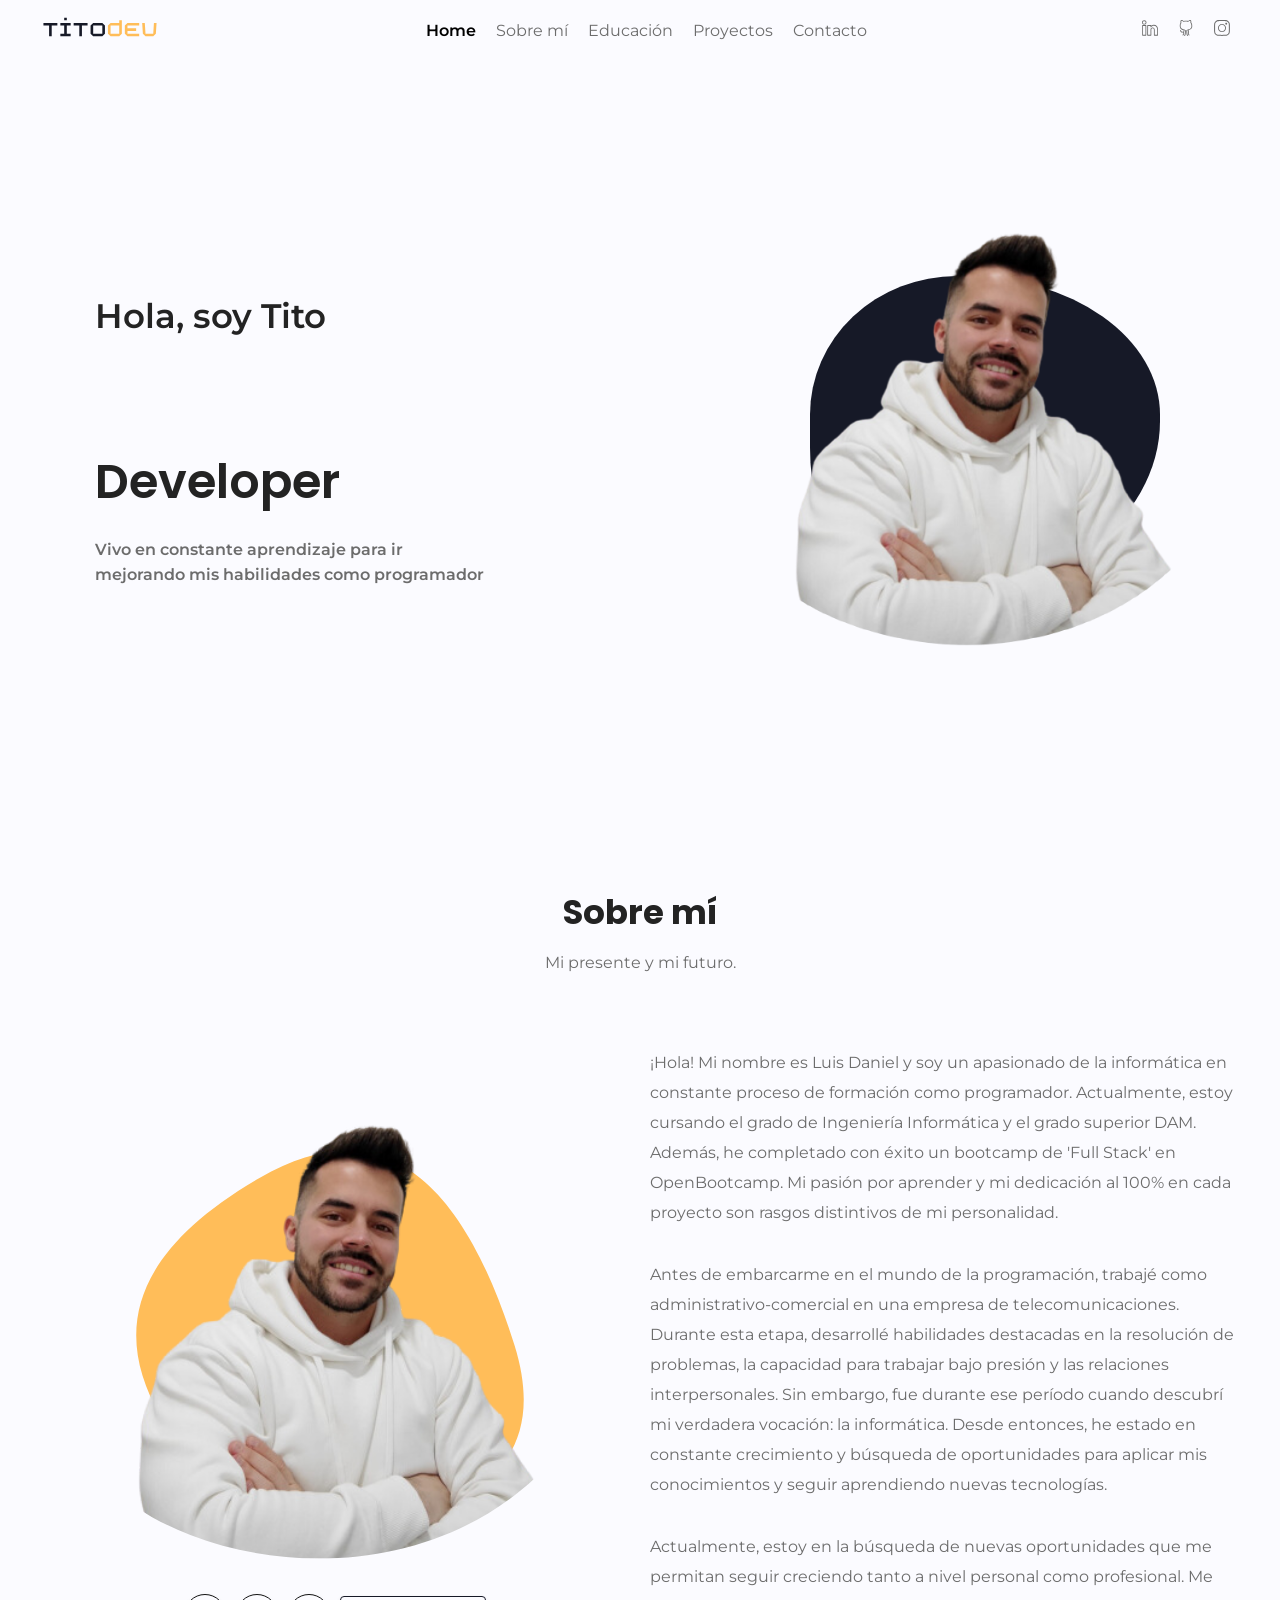
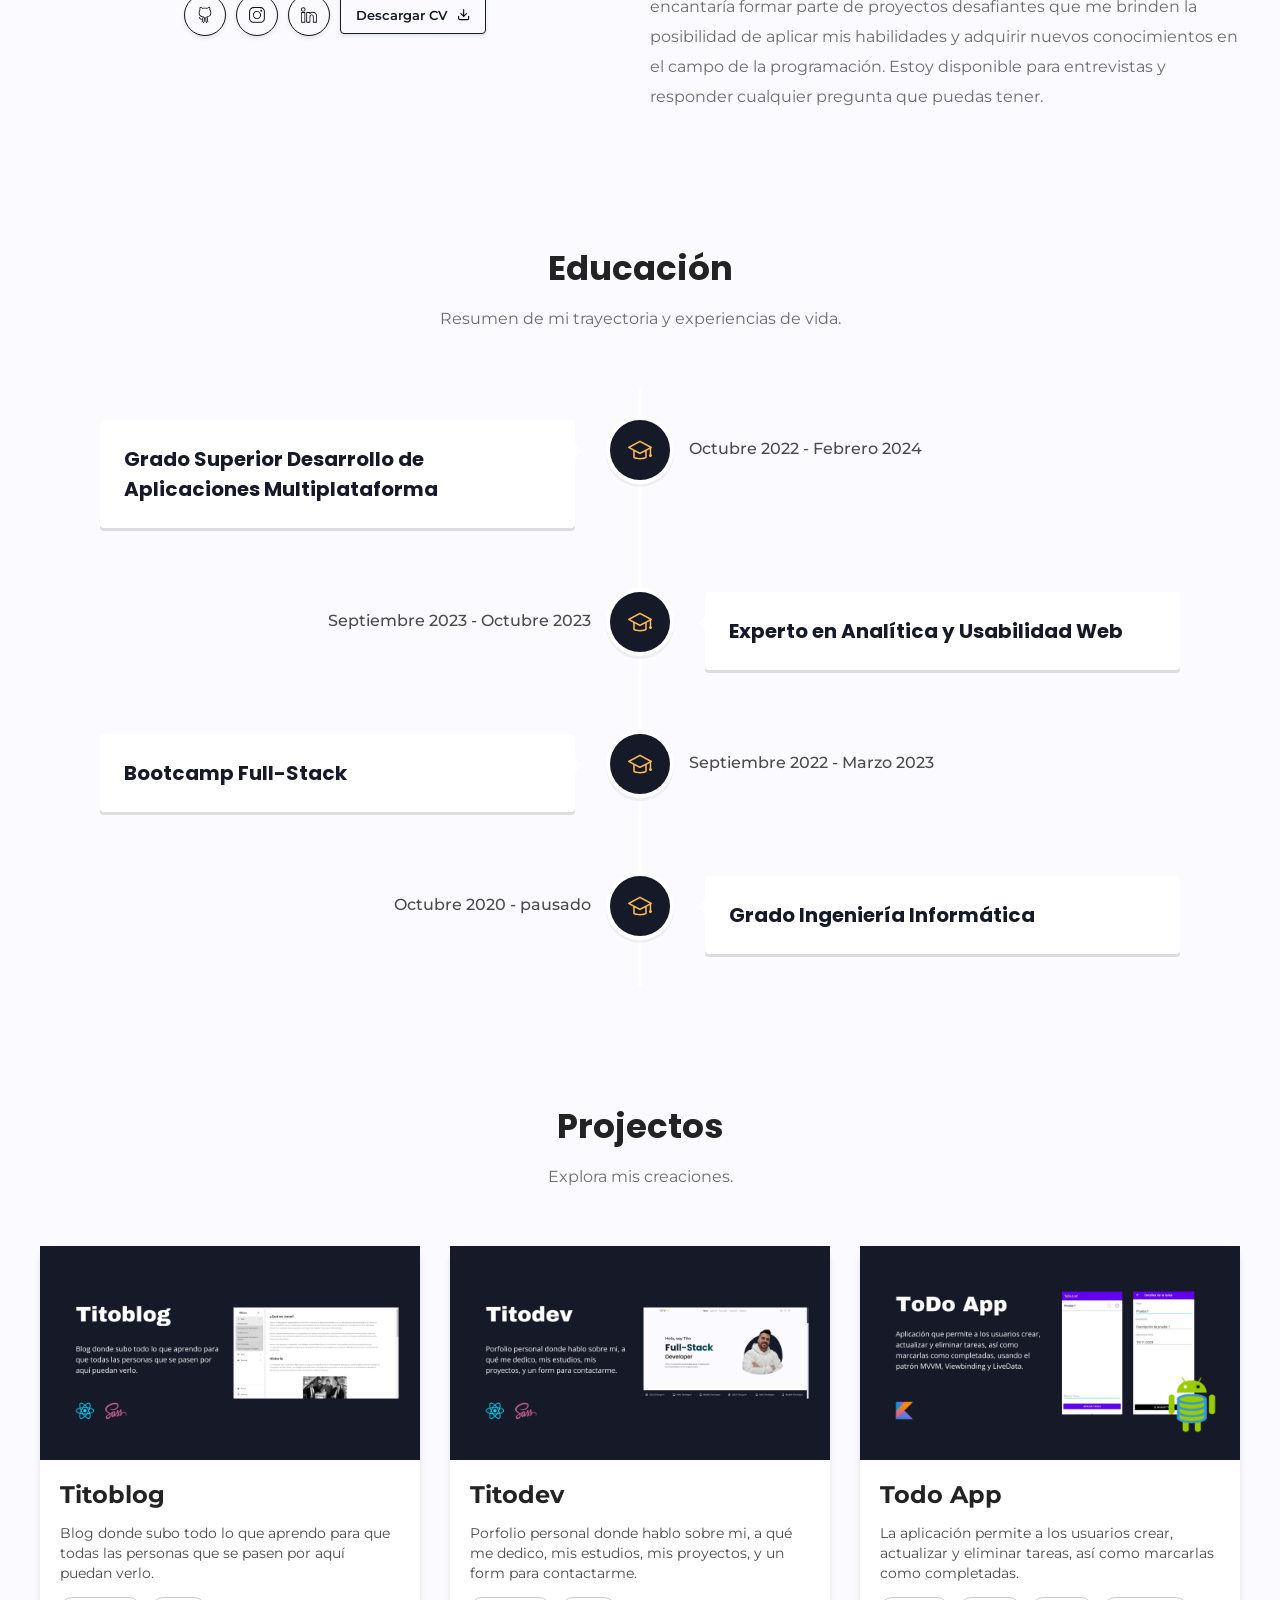
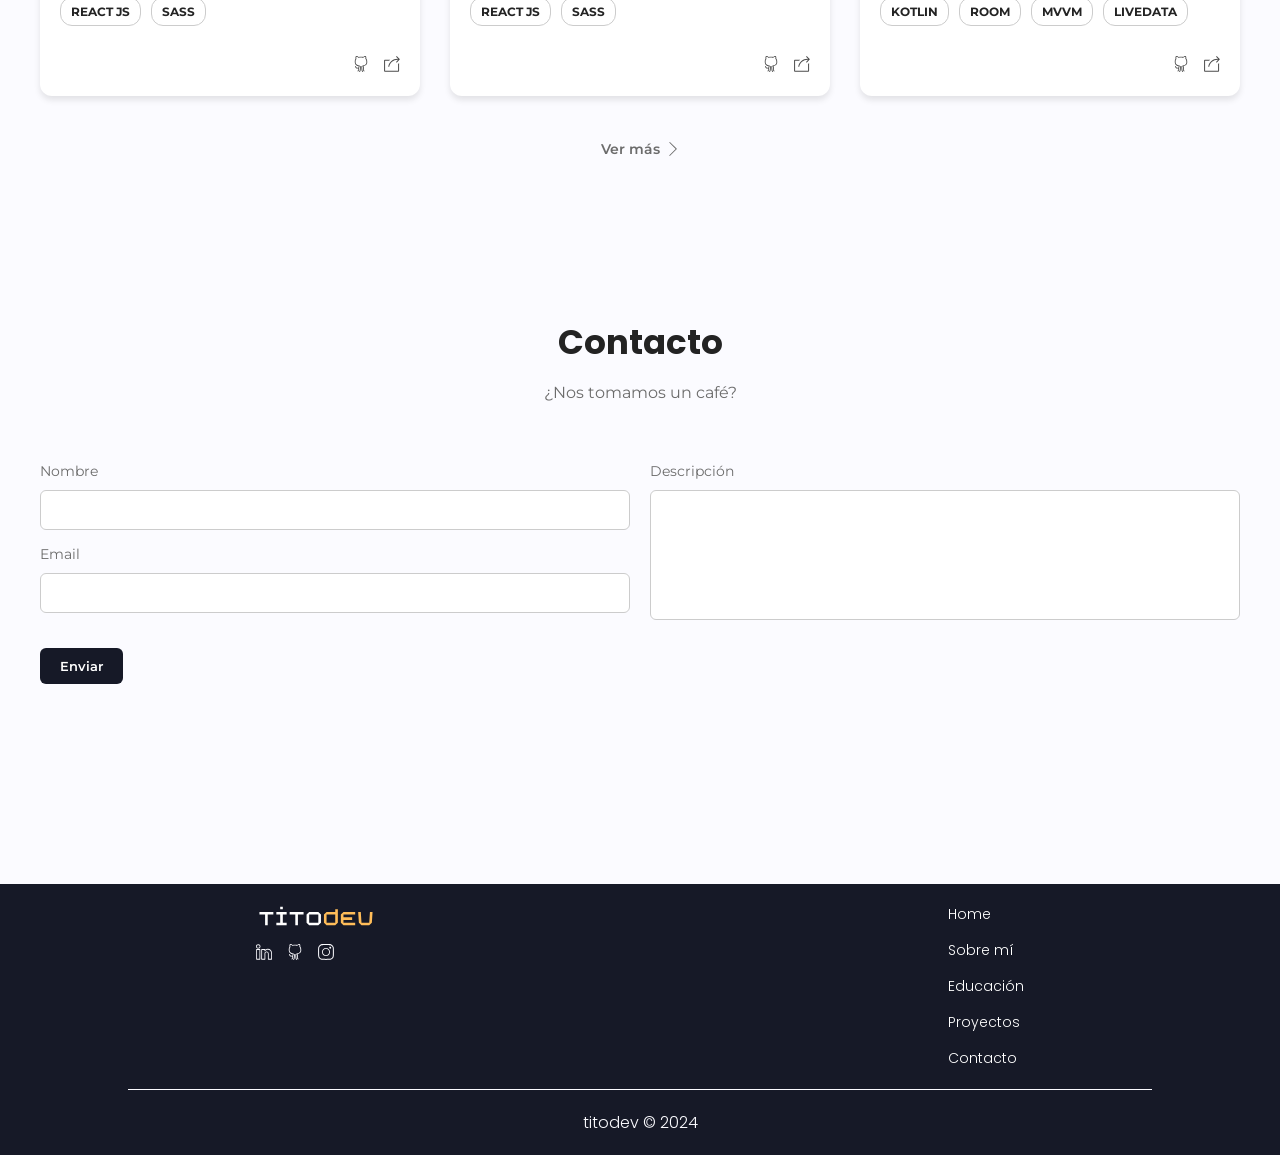
==== index.html @ 169821d4 "Updates" ====
<!doctype html><html lang="en"><head><meta charset="utf-8"/><link rel="icon" href="/favicon.png"/><meta name="viewport" content="width=device-width,initial-scale=1"/><meta name="theme-color" content="#000000"/><meta name="Full-Stack Developer" content="Titodev"/><link rel="apple-touch-icon" href="/logo192.png"/><link rel="manifest" href="/manifest.json"/><title>TITODEV - Full Stack Developer</title><script defer="defer" src="/static/js/main.3ec442ed.js"></script><link href="/static/css/main.ba3282d7.css" rel="stylesheet"></head><body><noscript>You need to enable JavaScript to run this app.</noscript><div id="root"></div></body></html>
---- static/css/main.ba3282d7.css ----
@import url(https://fonts.googleapis.com/css2?family=Montserrat:wght@100;200;300;400;500;600;700;800;900&family=Poppins:wght@100;200;300;400;500;600;700;800;900&display=swap);nav{align-items:center;background-color:#fbfbff;display:flex;height:60px;justify-content:center;left:0;position:fixed;right:0;top:0;z-index:999}nav,nav.scrolled{transition:box-shadow .3s linear}nav.scrolled{box-shadow:0 2px 4px rgba(0,0,0,.102)}nav .nav-container{align-items:center;display:flex;height:60px;justify-content:space-between;max-width:1200px;padding:0 20px;width:100%}nav .nav-container .nav-logo,nav .nav-container .nav-logo img{height:30px}nav .nav-container .menu-toggle{cursor:pointer;display:none;height:20px;position:relative;transition:-webkit-transform .5s ease-in-out ease-in-out;transition:transform .5s ease-in-out ease-in-out;transition:transform .5s ease-in-out ease-in-out,-webkit-transform .5s ease-in-out ease-in-out;width:20px}nav .nav-container .menu-toggle:hover{color:#999}nav .nav-container .menu-toggle span,nav .nav-container .menu-toggle span:after,nav .nav-container .menu-toggle span:before{background:#999;border-radius:3px;display:block;height:2px;position:absolute;right:0;transition:-webkit-transform .3s ease-in-out ease-in-out;transition:transform .3s ease-in-out ease-in-out;transition:transform .3s ease-in-out ease-in-out,-webkit-transform .3s ease-in-out ease-in-out;width:20px}nav .nav-container .menu-toggle span:after,nav .nav-container .menu-toggle span:before{content:""}nav .nav-container .menu-toggle span:after{top:-16px}nav .nav-container .menu-toggle span:before{top:-8px}nav .nav-container .menu-toggle span{top:16px}nav .nav-container .menu-toggle.open span:after{top:-13px;-webkit-transform:rotate(45deg);transform:rotate(45deg)}nav .nav-container .menu-toggle.open span:before{top:-13px;-webkit-transform:rotate(-45deg);transform:rotate(-45deg)}nav .nav-container .nav-items{display:flex;padding:0}nav .nav-container .nav-items .active,nav .nav-container .nav-items .active .nav-items-icon{color:#000;font-weight:600}nav .nav-container .nav-items li{align-items:center;color:#4b4b4b;cursor:pointer;display:flex;flex-direction:column;font-family:Montserrat,sans-serif;gap:10px;justify-content:center;list-style:none;margin:0 10px}nav .nav-container .nav-items li a{color:#6c6c6c;font-weight:400;text-decoration:none;transition:color .3s ease-in-out}nav .nav-container .nav-items li .nav-items-icon{color:#6c6c6c;display:none}nav .nav-container .nav-social-icons{display:flex;padding:0}nav .nav-container .nav-social-icons li{align-items:center;justify-content:center;list-style:none;text-align:center}nav .nav-container .nav-social-icons li a{color:#6c6c6c;margin:0 10px;transition:color .3s ease-in-out}nav .nav-container .nav-social-icons li a:hover{color:#4b4b4b}@media screen and (max-width:768px){nav .nav-container{padding:0}nav .nav-container .nav-logo{margin-left:20px}nav .nav-container .nav-items{display:none}nav .nav-container .nav-items.open{background-color:#fbfbff;border-bottom:1px solid #161927;border-radius:0 0 12px 12px;display:flex;justify-content:space-evenly;margin:0;padding:15px 0;position:absolute;top:59px;width:100%}nav .nav-container .nav-items.open li a{align-items:center;display:flex;flex-direction:column;gap:10px;justify-content:center}nav .nav-container .nav-items.open .nav-items-icon{display:flex}nav .nav-container .menu-toggle{display:block;margin-right:20px}nav .nav-container .nav-social-icons{display:none}nav .nav-container .section-home{flex-direction:column-reverse}}@media screen and (max-width:480px){nav .nav-container .nav-items.open{grid-gap:20px;display:grid;grid-template-columns:repeat(auto-fill,minmax(100px,1fr))}}footer{align-items:center;background-color:#161927;display:flex;flex-direction:column;justify-content:center;padding-top:20px}footer .footer-container{display:flex;height:100%;justify-content:space-between;max-width:768px;padding:0 30px;width:calc(100% - 50px)}footer .footer-container .footer-left{display:flex;flex-direction:column;gap:10px}footer .footer-container .footer-left .footer-logo{cursor:pointer;height:30px}footer .footer-container .footer-left .footer-social-icons{display:flex;gap:15px;margin:0;padding:0}footer .footer-container .footer-left .footer-social-icons li{list-style:none}footer .footer-container .footer-left .footer-social-icons li a{color:#fbfbff;transition:color .3s linear}footer .footer-container .footer-left .footer-social-icons li a:hover{color:#ffbd59}footer .footer-container .footer-right .footer-nav{color:#fff;cursor:pointer;display:flex;flex-direction:column;font-family:Poppins,sans-serif;font-size:14px;font-weight:300;gap:15px;list-style:none;margin:0;text-decoration:none}footer .separator{background-color:#fbfbff;height:1px;margin:20px 0;max-width:1024px;width:calc(100% - 30px)}footer .copyright-container{color:#fbfbff;font-family:Poppins,sans-serif;font-size:16px;font-weight:300;margin-bottom:20px}.project-card{background-color:#fff;border-radius:12px;box-shadow:0 4px 6px rgba(0,0,0,.102);display:flex;flex-direction:column;transition:box-shadow .3s,-webkit-transform .3s;transition:transform .3s,box-shadow .3s;transition:transform .3s,box-shadow .3s,-webkit-transform .3s}.project-card:hover{box-shadow:0 10px 15px rgba(0,0,0,.102);-webkit-transform:translateY(-5px);transform:translateY(-5px)}.project-card .card-img{object-fit:contain}@media screen and (max-width:1024px){.project-card .card-img{width:100%}}.project-card .card-container{padding:20px}.project-card .card-container .card-title{color:#232323;font-family:Montserrat,sans-serif;font-size:24px;margin:0}.project-card .card-container .card-description{color:#4b4b4b;font-family:Montserrat,sans-serif;font-size:14px;height:50px;line-height:20px}.project-card .card-container .card-icons{display:flex;gap:10px}.project-card .card-container .card-icons .card-chip{border:1px solid #ccc;border-radius:12px;margin:10px 0;width:-webkit-fit-content;width:-moz-fit-content;width:fit-content}.project-card .card-container .card-icons .card-chip p{color:#232323;font-family:Montserrat,sans-serif;font-size:12px;font-weight:700;margin:0;padding:6px 10px}.project-card .card-container .card-links{align-items:center;display:flex;gap:15px;justify-content:right;margin-top:20px}.project-card .card-container .card-links a{color:#4b4b4b;transition:color .3s linear}.project-card .card-container .card-links a:hover{color:#6c6c6c}section .projects{flex-direction:column;justify-content:center}section .projects .projects-container{grid-gap:30px;display:grid;grid-template-columns:repeat(auto-fill,minmax(300px,1fr));width:100%}@media screen and (max-width:768px){section .projects .projects-container{grid-template-columns:1fr;padding:0}}section .projects .projects-more{align-items:flex-end;display:flex;justify-content:center;padding:30px;text-align:right;width:calc(100% - 60px)}section .projects .projects-more p{align-items:center;color:#6c6c6c;cursor:pointer;display:flex;font-size:14px;font-weight:600;gap:6px;transition:color .3s linear}section .projects .projects-more p:hover{color:#000}section .projects .projects-more p:hover .arrow{-webkit-transform:translateX(5px);transform:translateX(5px);transition:-webkit-transform .3s linear;transition:transform .3s linear;transition:transform .3s linear,-webkit-transform .3s linear}section{background-color:#fbfbff;margin:0}section .home{display:flex;gap:50px;height:calc(100vh - 238px);margin-top:60px}section .home .home-desc{align-items:flex-start;display:flex;flex-direction:column;justify-content:flex-start;padding-left:40px}section .home .home-desc .header-name{color:#232323;font-weight:600;margin:0}section .home .home-desc .header-title{-webkit-text-fill-color:transparent;background:linear-gradient(90deg,#161927,#00505c);background-clip:initial;-webkit-background-clip:text;height:110px;margin-bottom:20px;margin-top:0;white-space:nowrap}section .home .home-desc .header-subtitle{color:#232323;font-weight:600;line-height:30px;margin-bottom:40px;margin-top:0}section .home .home-desc .header-description{color:#6c6c6c;font-weight:600;line-height:25px;margin:0;max-width:400px}section .home .home-photo{align-items:center;display:flex;justify-content:center;width:40%}section .home .home-photo .my-photo{max-width:380px;object-fit:contain;z-index:1}section .home .home-photo .blob{-webkit-animation:morph 3.75s linear infinite;animation:morph 3.75s linear infinite;background-color:#161927;background-position:50%;background-size:cover;border-radius:42% 56% 72% 28%/42% 42% 56% 48%;height:100%;max-height:330px;max-width:350px;overflow:hidden;position:absolute;width:100%}@-webkit-keyframes morph{0%,to{border-radius:42% 56% 72% 28%/42% 42% 56% 48%}33%{border-radius:72% 28% 48% 48%/28% 28% 72% 72%}66%{border-radius:100% 56% 56% 100%/100% 100% 56% 56%}}@keyframes morph{0%,to{border-radius:42% 56% 72% 28%/42% 42% 56% 48%}33%{border-radius:72% 28% 48% 48%/28% 28% 72% 72%}66%{border-radius:100% 56% 56% 100%/100% 100% 56% 56%}}@media screen and (max-width:1024px){section .home .home-desc{padding:0}section .home .home-desc .header-name{font-size:30px}section .home .home-desc .header-title{font-size:70px}section .home .home-desc .header-subtitle{font-size:40px}}@media screen and (max-width:912px){section .home{flex-direction:column-reverse;height:calc(100vh - 237px)}section .home .home-desc{height:40%}section .home .home-photo{height:60%;width:auto}section .home .home-photo .blob{height:30%;max-height:none;max-width:none;width:50%}section .home .home-photo .my-photo{max-width:none;object-fit:cover;width:70%}}@media screen and (max-width:768px){section .home{max-height:none;padding:50px 20px}section .home .home-desc{width:100%}}@media screen and (max-width:480px){section .home{gap:30px;height:calc(100vh - 157px);justify-content:space-between;max-width:none;padding:20px}section .home .home-desc{height:50%;padding:0}section .home .home-desc .header-name{font-size:24px}section .home .home-desc .header-title{font-size:48px;height:70px;margin-bottom:10px}section .home .home-desc .header-subtitle{font-size:34px;margin-bottom:20px}section .home .home-photo{height:50%;width:100%}section .home .home-photo .my-photo{max-height:100%;object-fit:contain}section .home .home-photo .blob{max-height:200px;max-width:60%}}.about{flex-direction:column;width:100%}.about .about-container{display:flex;gap:20px}.about .about-container .about-photo{align-items:center;display:flex;flex-direction:column;gap:30px;justify-content:center;text-align:center}.about .about-container .about-photo .photo{max-width:400px;width:calc(100% - 40px)}.about .about-container .about-photo .about-social{align-items:center;display:flex;gap:10px}.about .about-container .about-photo .about-social .social-icons{align-items:center;background-color:#fbfbff;border:1px solid #131313;border-radius:50%;box-shadow:0 2px 4px rgba(0,0,0,.102);color:#131313;cursor:pointer;display:flex;height:40px;justify-content:center;transition:box-shadow .3s,-webkit-transform .3s;transition:transform .3s,box-shadow .3s;transition:transform .3s,box-shadow .3s,-webkit-transform .3s;width:40px}.about .about-container .about-photo .about-social .social-icons:hover{box-shadow:0 4px 6px rgba(0,0,0,.102);-webkit-transform:translateY(-5px);transform:translateY(-5px)}.about .about-container .about-photo .about-social .btn-cv{align-items:center;background-color:#fbfbff;border:1px solid #161927;border-radius:4px;box-shadow:0 2px 4px rgba(0,0,0,.102);cursor:pointer;display:flex;font-family:Montserrat,sans-serif;font-weight:600;gap:10px;padding:10px 15px;transition:box-shadow .3s,-webkit-transform .3s;transition:transform .3s,box-shadow .3s;transition:transform .3s,box-shadow .3s,-webkit-transform .3s}.about .about-container .about-photo .about-social .btn-cv a{color:#161927;text-decoration:none}.about .about-container .about-photo .about-social .btn-cv:hover{box-shadow:0 4px 6px rgba(0,0,0,.102);-webkit-transform:translateY(-5px);transform:translateY(-5px)}.about .about-container .about-desc{align-items:center;display:flex;flex-direction:column;justify-content:center}.about .about-container .about-desc p{color:#6c6c6c;line-height:30px}@media screen and (max-width:1024px){.about .about-container{display:flex;flex-direction:column}}.vertical-timeline *{-webkit-box-sizing:border-box;box-sizing:border-box}.vertical-timeline{margin:0 auto;max-width:1170px;padding:2em 0;position:relative;width:95%}.vertical-timeline:after{clear:both;content:"";display:table}.vertical-timeline:before{background:var(--line-color);content:"";height:100%;left:18px;position:absolute;top:0;width:4px}.vertical-timeline.vertical-timeline--one-column-right:before{left:auto;right:18px}@media only screen and (min-width:1170px){.vertical-timeline.vertical-timeline--two-columns{width:90%}.vertical-timeline.vertical-timeline--two-columns:before{left:50%;margin-left:-2px}}.vertical-timeline-element{margin:2em 0;position:relative}.vertical-timeline-element>div{min-height:1px}.vertical-timeline-element:after{clear:both;content:"";display:table}.vertical-timeline-element:first-child{margin-top:0}.vertical-timeline-element:last-child{margin-bottom:0}@media only screen and (min-width:1170px){.vertical-timeline-element{margin:4em 0}.vertical-timeline-element:first-child{margin-top:0}.vertical-timeline-element:last-child{margin-bottom:0}}.vertical-timeline-element-icon{border-radius:50%;-webkit-box-shadow:0 0 0 4px #fff,inset 0 2px 0 rgba(0,0,0,.08),0 3px 0 4px rgba(0,0,0,.05);box-shadow:0 0 0 4px #fff,inset 0 2px 0 rgba(0,0,0,.08),0 3px 0 4px rgba(0,0,0,.05);height:40px;left:0;position:absolute;top:0;width:40px}.vertical-timeline--one-column-right .vertical-timeline-element-icon{left:auto;right:0}.vertical-timeline-element-icon svg{display:block;height:24px;left:50%;margin-left:-12px;margin-top:-12px;position:relative;top:50%;width:24px}@media only screen and (min-width:1170px){.vertical-timeline--two-columns .vertical-timeline-element-icon{height:60px;left:50%;margin-left:-30px;width:60px}}.vertical-timeline-element-icon{-webkit-backface-visibility:hidden;-webkit-transform:translateZ(0)}.vertical-timeline--animate .vertical-timeline-element-icon.is-hidden{visibility:hidden}.vertical-timeline--animate .vertical-timeline-element-icon.bounce-in{-webkit-animation:cd-bounce-1 .6s;animation:cd-bounce-1 .6s;visibility:visible}@-webkit-keyframes cd-bounce-1{0%{opacity:0;-webkit-transform:scale(.5)}60%{opacity:1;-webkit-transform:scale(1.2)}to{-webkit-transform:scale(1)}}@keyframes cd-bounce-1{0%{opacity:0;-webkit-transform:scale(.5);transform:scale(.5)}60%{opacity:1;-webkit-transform:scale(1.2);transform:scale(1.2)}to{-webkit-transform:scale(1);transform:scale(1)}}.vertical-timeline-element-content{background:#fff;border-radius:.25em;-webkit-box-shadow:0 3px 0 #ddd;box-shadow:0 3px 0 #ddd;margin-left:60px;padding:1em;position:relative}.vertical-timeline--one-column-right .vertical-timeline-element-content{margin-left:0;margin-right:60px}.vertical-timeline-element--no-children .vertical-timeline-element-content{background:0 0;-webkit-box-shadow:none;box-shadow:none}.vertical-timeline-element-content:after{clear:both;content:"";display:table}.vertical-timeline-element-content h2{color:#303e49}.vertical-timeline-element-content .vertical-timeline-element-date,.vertical-timeline-element-content p{font-size:13px;font-size:.8125rem;font-weight:500}.vertical-timeline-element-content .vertical-timeline-element-date{display:inline-block}.vertical-timeline-element-content p{line-height:1.6;margin:1em 0 0}.vertical-timeline-element-subtitle,.vertical-timeline-element-title{margin:0}.vertical-timeline-element-content .vertical-timeline-element-date{float:left;opacity:.7;padding:.8em 0}.vertical-timeline-element-content-arrow{border:7px solid transparent;border-right-color:#fff;content:"";height:0;position:absolute;right:100%;top:16px;width:0}.vertical-timeline--one-column-right .vertical-timeline-element-content-arrow{border:7px solid transparent;border-left-color:#fff;content:"";height:0;left:100%;position:absolute;right:auto;top:16px;width:0}.vertical-timeline--one-column-right .vertical-timeline-element-content:before{border-left:7px solid #fff;border-right:initial;left:100%}.vertical-timeline-element--no-children .vertical-timeline-element-content-arrow,.vertical-timeline-element--no-children .vertical-timeline-element-content:before{display:none}@media only screen and (min-width:768px){.vertical-timeline-element-content h2{font-size:20px;font-size:1.25rem}.vertical-timeline-element-content p{font-size:16px;font-size:1rem}.vertical-timeline-element-content .vertical-timeline-element-date{font-size:14px;font-size:.875rem}}@media only screen and (min-width:1170px){.vertical-timeline--two-columns .vertical-timeline-element-content{margin-left:0;padding:1.5em;width:44%}.vertical-timeline--two-columns .vertical-timeline-element-content-arrow{left:100%;top:24px;-webkit-transform:rotate(180deg);transform:rotate(180deg)}.vertical-timeline--two-columns .vertical-timeline-element-content .vertical-timeline-element-date{font-size:16px;font-size:1rem;left:124%;position:absolute;top:6px;width:100%}.vertical-timeline--two-columns .vertical-timeline-element.vertical-timeline-element--right .vertical-timeline-element-content,.vertical-timeline--two-columns .vertical-timeline-element:nth-child(2n):not(.vertical-timeline-element--left) .vertical-timeline-element-content{float:right}.vertical-timeline--two-columns .vertical-timeline-element.vertical-timeline-element--right .vertical-timeline-element-content-arrow,.vertical-timeline--two-columns .vertical-timeline-element:nth-child(2n):not(.vertical-timeline-element--left) .vertical-timeline-element-content-arrow{left:auto;right:100%;top:24px;-webkit-transform:rotate(0);transform:rotate(0)}.vertical-timeline--one-column-right .vertical-timeline-element.vertical-timeline-element--right .vertical-timeline-element-content-arrow,.vertical-timeline--one-column-right .vertical-timeline-element:nth-child(2n):not(.vertical-timeline-element--left) .vertical-timeline-element-content-arrow{left:100%;right:auto;top:24px;-webkit-transform:rotate(0);transform:rotate(0)}.vertical-timeline--two-columns .vertical-timeline-element.vertical-timeline-element--right .vertical-timeline-element-content .vertical-timeline-element-date,.vertical-timeline--two-columns .vertical-timeline-element:nth-child(2n):not(.vertical-timeline-element--left) .vertical-timeline-element-content .vertical-timeline-element-date{left:auto;right:124%;text-align:right}}.vertical-timeline--animate .vertical-timeline-element-content.is-hidden{visibility:hidden}.vertical-timeline--animate .vertical-timeline-element-content.bounce-in{-webkit-animation:cd-bounce-2 .6s;animation:cd-bounce-2 .6s;visibility:visible}@media only screen and (min-width:1170px){.vertical-timeline--two-columns.vertical-timeline--animate .vertical-timeline-element.vertical-timeline-element--right .vertical-timeline-element-content.bounce-in,.vertical-timeline--two-columns.vertical-timeline--animate .vertical-timeline-element:nth-child(2n):not(.vertical-timeline-element--left) .vertical-timeline-element-content.bounce-in{-webkit-animation:cd-bounce-2-inverse .6s;animation:cd-bounce-2-inverse .6s}}@media only screen and (max-width:1169px){.vertical-timeline--animate .vertical-timeline-element-content.bounce-in{-webkit-animation:cd-bounce-2-inverse .6s;animation:cd-bounce-2-inverse .6s;visibility:visible}}@-webkit-keyframes cd-bounce-2{0%{opacity:0;-webkit-transform:translateX(-100px)}60%{opacity:1;-webkit-transform:translateX(20px)}to{-webkit-transform:translateX(0)}}@keyframes cd-bounce-2{0%{opacity:0;-webkit-transform:translateX(-100px);transform:translateX(-100px)}60%{opacity:1;-webkit-transform:translateX(20px);transform:translateX(20px)}to{-webkit-transform:translateX(0);transform:translateX(0)}}@-webkit-keyframes cd-bounce-2-inverse{0%{opacity:0;-webkit-transform:translateX(100px)}60%{opacity:1;-webkit-transform:translateX(-20px)}to{-webkit-transform:translateX(0)}}@keyframes cd-bounce-2-inverse{0%{opacity:0;-webkit-transform:translateX(100px);transform:translateX(100px)}60%{opacity:1;-webkit-transform:translateX(-20px);transform:translateX(-20px)}to{-webkit-transform:translateX(0);transform:translateX(0)}}section .experience{flex-direction:column}section .experience .experience-date{font-family:Montserrat,sans-serif}section .experience .experience-title{color:#161927;font-family:600;margin-bottom:0;margin-top:0}section .contact{flex-direction:column;width:100%}section .contact .section-container{align-items:center;display:flex;gap:30px;justify-content:center;margin-bottom:150px;width:100%}section .contact .section-container .contact-form{width:100%}section .contact .section-container .contact-form form{display:flex;flex-direction:column}section .contact .section-container .contact-form form .container-contact{display:flex;gap:20px}section .contact .section-container .contact-form form .container-contact .contact-left{display:flex;flex-direction:column;width:50%}section .contact .section-container .contact-form form .container-contact .contact-left label{color:#6c6c6c;font-family:Montserrat,sans-serif;font-size:14px;margin-bottom:10px}section .contact .section-container .contact-form form .container-contact .contact-left input{border:1px solid #ccc;border-radius:6px;font-family:Montserrat,sans-serif;font-size:14px;margin-bottom:15px;padding:10px}section .contact .section-container .contact-form form .container-contact .contact-right{display:flex;flex-direction:column;width:50%}section .contact .section-container .contact-form form .container-contact .contact-right label{color:#6c6c6c;font-family:Montserrat,sans-serif;font-size:14px;margin-bottom:10px}section .contact .section-container .contact-form form .container-contact .contact-right textarea{border:1px solid #ccc;border-radius:6px;font-family:Montserrat,sans-serif;font-size:14px;padding:10px;resize:none}section .contact .section-container .contact-form form .bt-submit{background-color:#161927;border:none;border-radius:6px;color:#fff;cursor:pointer;font-family:Montserrat,sans-serif;font-weight:600;margin-top:20px;padding:10px 20px;transition:box-shadow .3s,-webkit-transform .3s;transition:transform .3s,box-shadow .3s;transition:transform .3s,box-shadow .3s,-webkit-transform .3s;width:-webkit-fit-content;width:-moz-fit-content;width:fit-content}section .contact .section-container .contact-form form .bt-submit .spinner{-webkit-animation:spin 1s linear infinite;animation:spin 1s linear infinite;border:2px solid transparent;border-radius:50%;border-top-color:#fff;height:16px;margin:0 auto;width:16px}@-webkit-keyframes spin{0%{-webkit-transform:rotate(0deg);transform:rotate(0deg)}to{-webkit-transform:rotate(1turn);transform:rotate(1turn)}}@keyframes spin{0%{-webkit-transform:rotate(0deg);transform:rotate(0deg)}to{-webkit-transform:rotate(1turn);transform:rotate(1turn)}}.enviado-message{background-color:#ffbd59;border-radius:6px;bottom:20px;color:#fff;opacity:1;padding:10px 20px;position:fixed;right:50px;transition:opacity .3s ease-in-out}.enviado-message.show{opacity:1}@media screen and (max-width:768px){section .contact .section-container .contact-form form .container-contact{flex-direction:column}section .contact .section-container .contact-form form .container-contact .contact-left,section .contact .section-container .contact-form form .container-contact .contact-right{width:100%}}body{margin:0;padding:0}body::-webkit-scrollbar{background-color:#e1e8fa;width:15px}body::-webkit-scrollbar-thumb{background-color:#434c60;border-radius:3px}h1{font-size:82px}h1,h2{font-family:Poppins,sans-serif}h2{font-size:56px}h3{font-family:Poppins,sans-serif;font-size:48px}h4{font-family:Montserrat,sans-serif;font-size:34px}h5{font-family:Poppins,sans-serif;font-size:20px}p{font-family:Montserrat,sans-serif;font-size:16px}section{overflow-y:hidden}.container-lg,section{align-items:center;display:flex;justify-content:center}.container-lg{max-width:1200px;padding:50px 20px;width:100%}.col-2{width:50%}.col-3{width:33%}.col-4{width:25%}.section-header{align-items:center;display:flex;flex-direction:column;justify-content:center;margin-bottom:60px;margin-top:15px;width:100%}.section-header h4{color:#232323;font-family:Poppins,sans-serif;font-size:34px;margin-bottom:15px;margin-top:0}.section-header p{color:#6c6c6c;font-family:Montserrat,sans-serif;font-size:16px;font-weight:400;margin:0;text-align:center}@media screen and (max-width:1024px){.col-2{width:100%}}@media screen and (max-width:480px){h1{font-size:56px}h2{font-size:34px}h4{font-size:24px}p{font-size:16px}}.scroll-to-top-button{bottom:20px;display:none;position:fixed;right:20px}.scroll-to-top-button.visible{display:block;transition:opacity .5s linear}.scroll-to-top-button button{background-color:#ffbd59;border:none;border-radius:8px;color:#fff;cursor:pointer;opacity:.6;padding:15px;transition:opacity .3s ease-in-out}.scroll-to-top-button button:hover{opacity:1}
/*# sourceMappingURL=main.ba3282d7.css.map*/
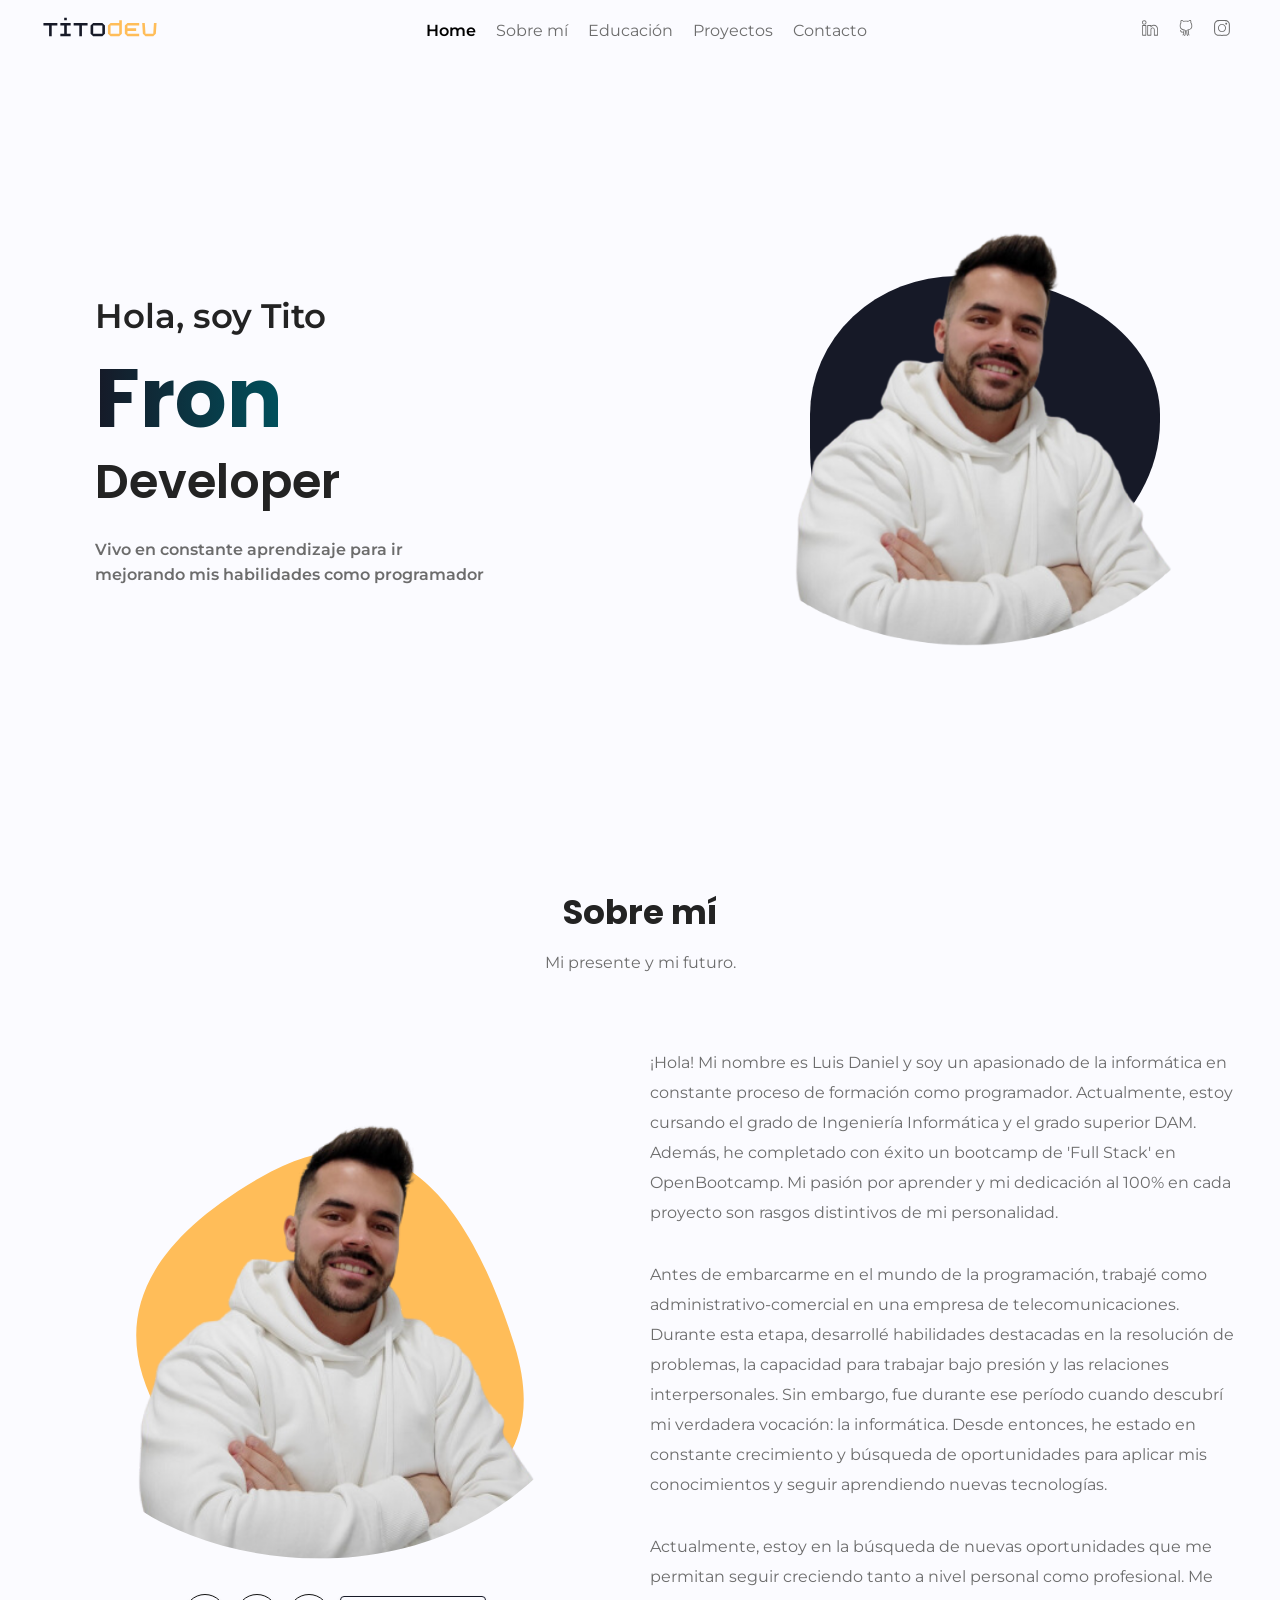
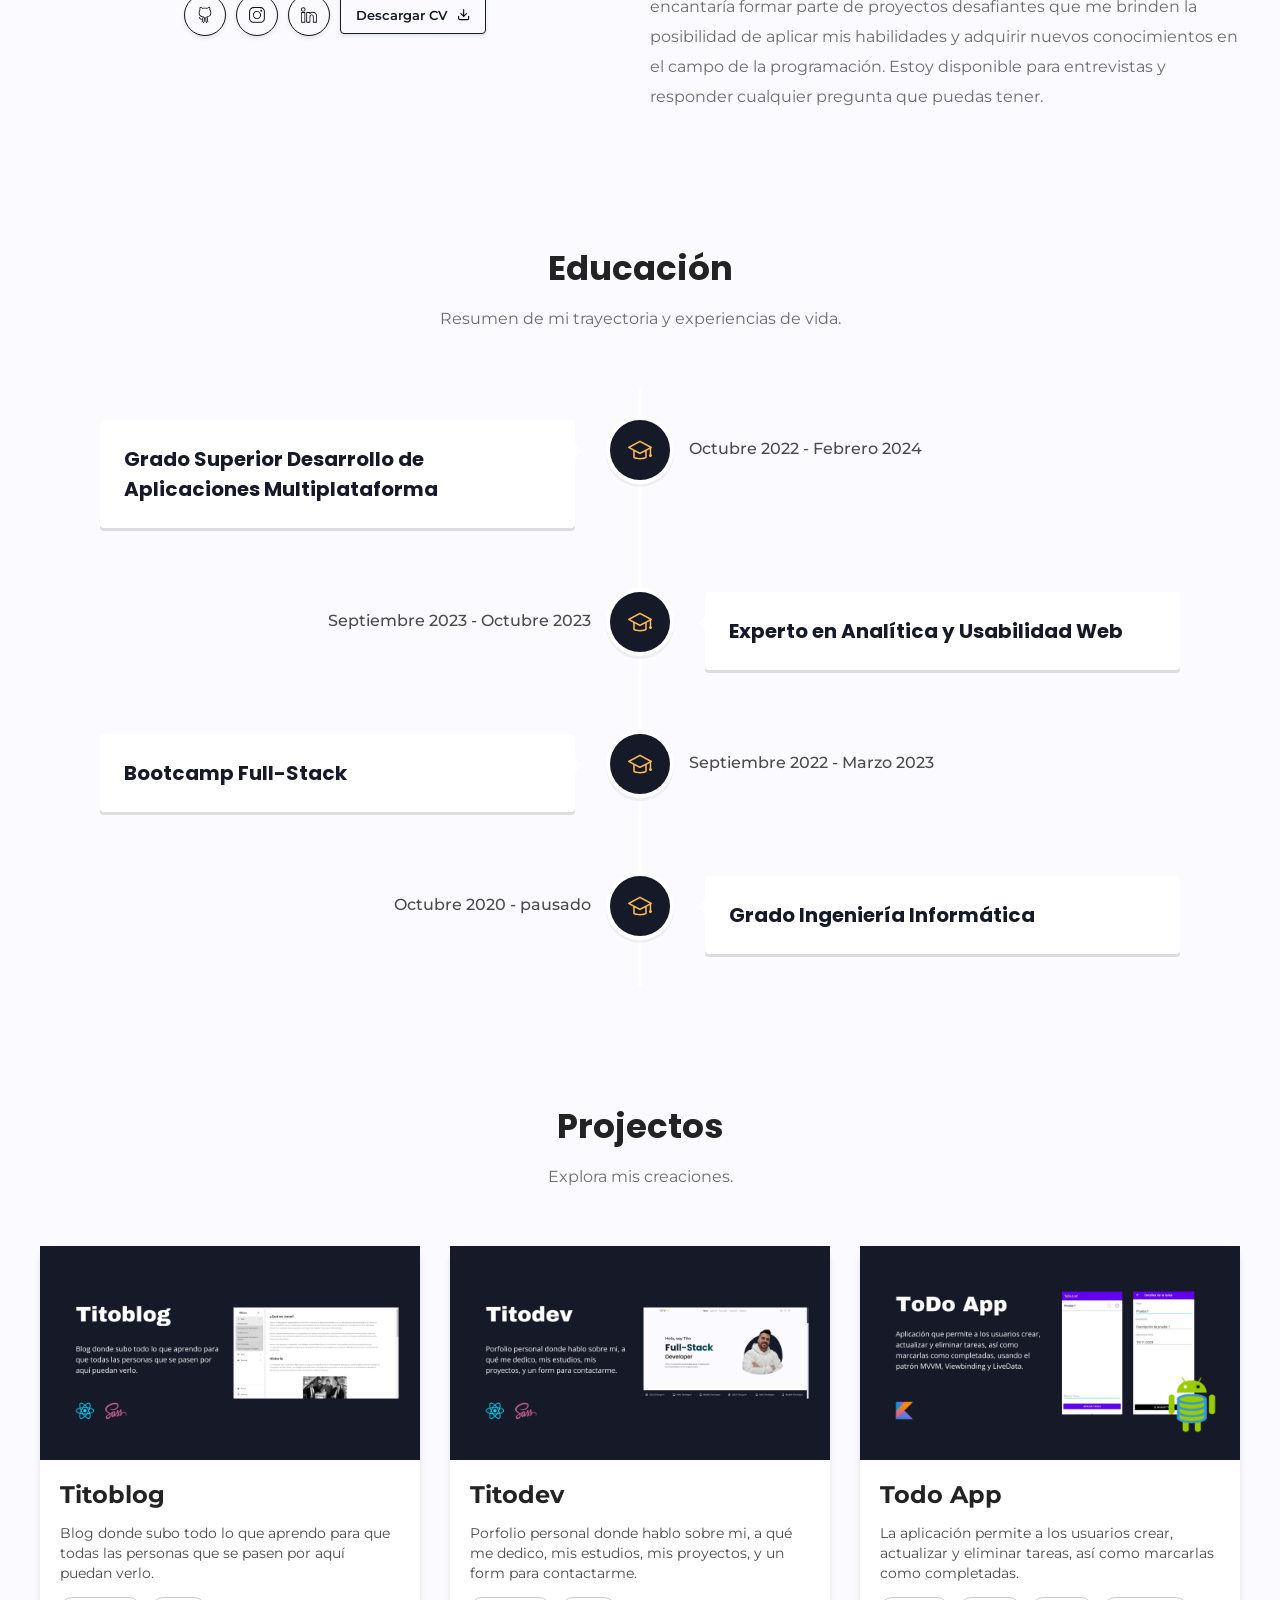
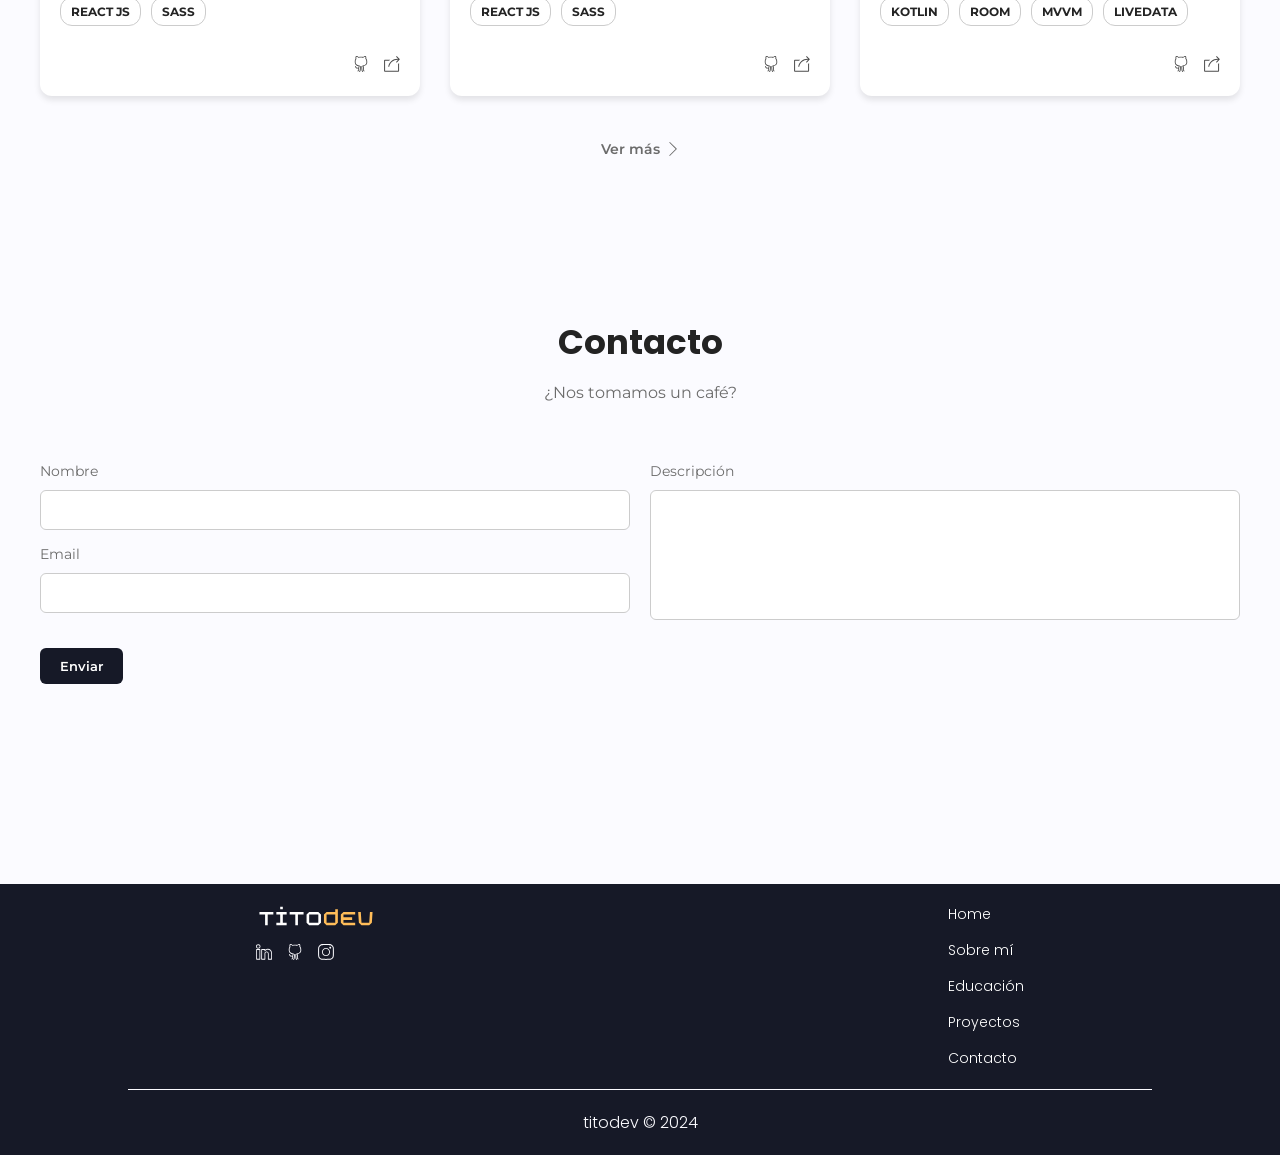
==== commit 83439fa2: "Updates" ====
--- a/index.html
+++ b/index.html
@@ -1 +1 @@
-<!doctype html><html lang="en"><head><meta charset="utf-8"/><link rel="icon" href="/favicon.png"/><meta name="viewport" content="width=device-width,initial-scale=1"/><meta name="theme-color" content="#000000"/><meta name="Full-Stack Developer" content="Titodev"/><link rel="apple-touch-icon" href="/logo192.png"/><link rel="manifest" href="/manifest.json"/><title>TITODEV - Full Stack Developer</title><script defer="defer" src="/static/js/main.3ec442ed.js"></script><link href="/static/css/main.ba3282d7.css" rel="stylesheet"></head><body><noscript>You need to enable JavaScript to run this app.</noscript><div id="root"></div></body></html>+<!doctype html><html lang="en"><head><meta charset="utf-8"/><link rel="icon" href="/favicon.png"/><meta name="viewport" content="width=device-width,initial-scale=1"/><meta name="theme-color" content="#000000"/><meta name="Full-Stack Developer" content="Titodev"/><link rel="apple-touch-icon" href="/logo192.png"/><link rel="manifest" href="/manifest.json"/><title>TITODEV - Full Stack Developer</title><script defer="defer" src="/static/js/main.ac1a7ed1.js"></script><link href="/static/css/main.ba3282d7.css" rel="stylesheet"></head><body><noscript>You need to enable JavaScript to run this app.</noscript><div id="root"></div></body></html>
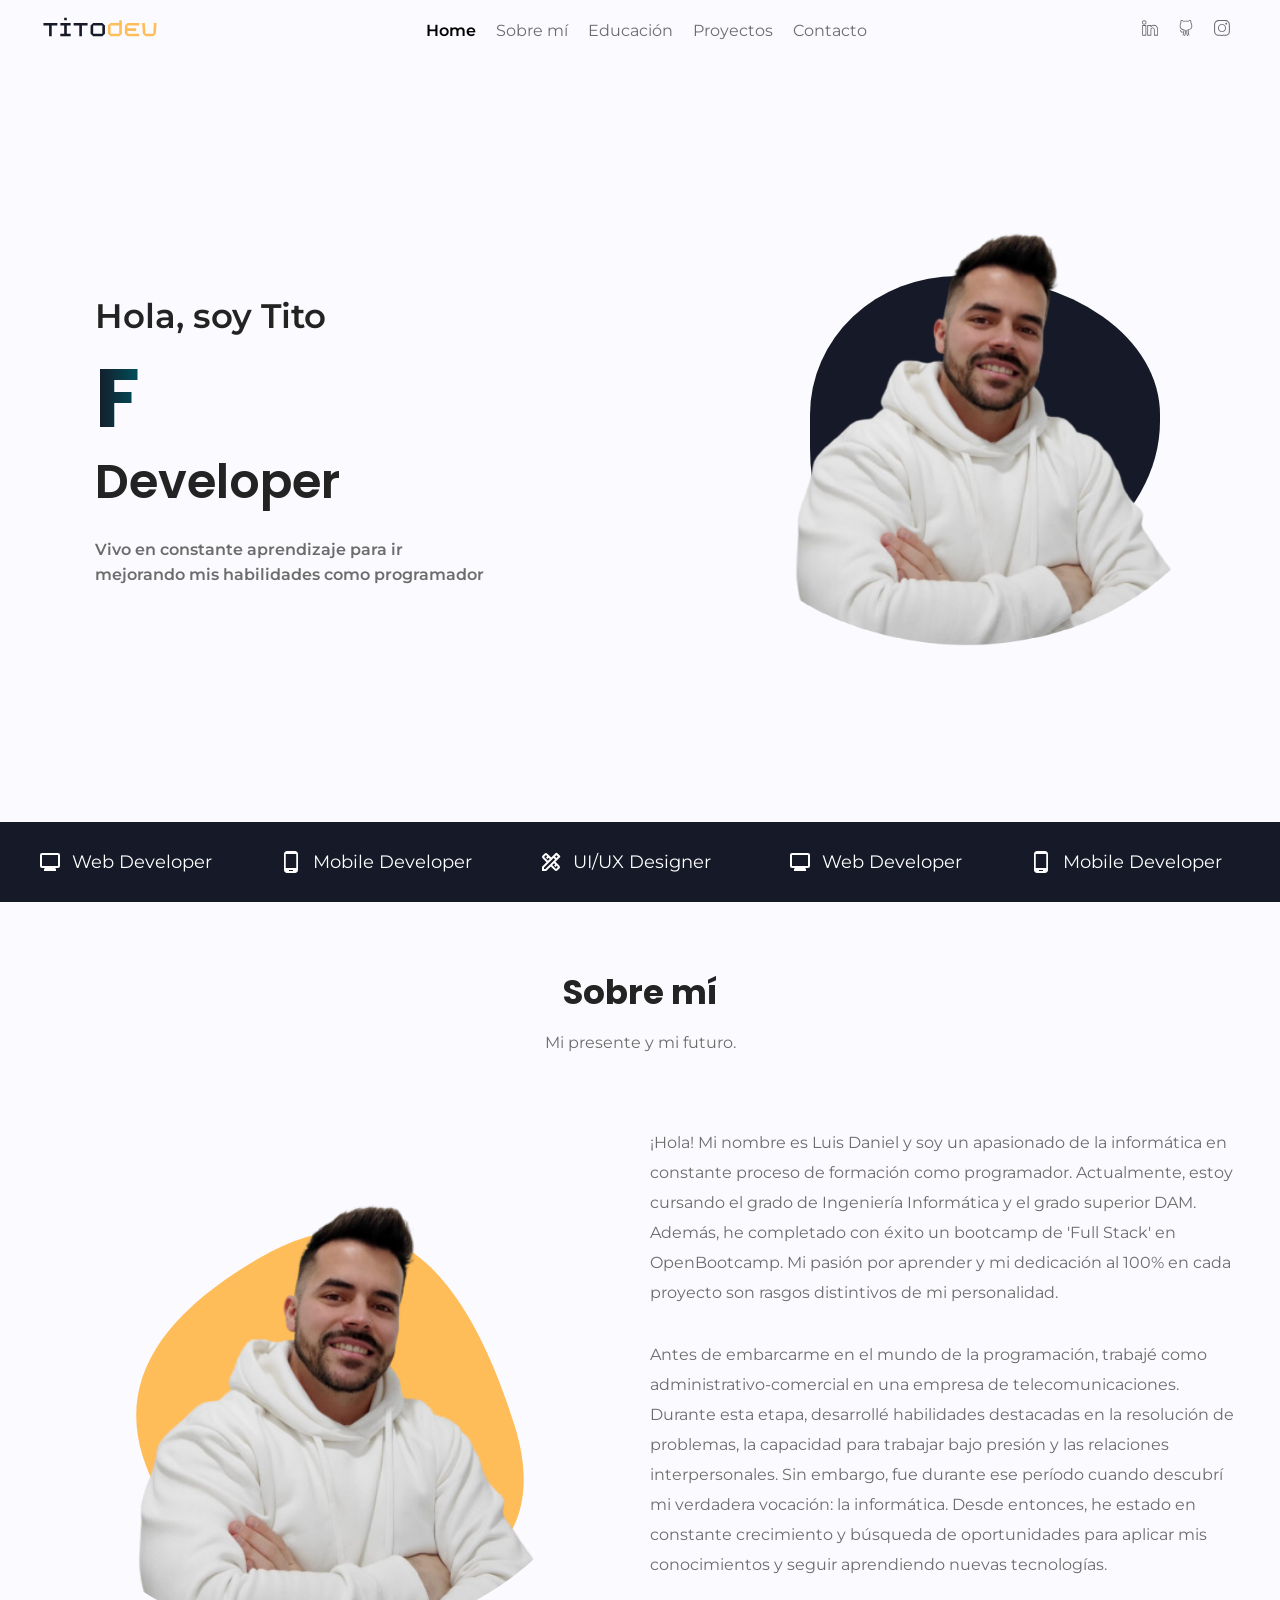
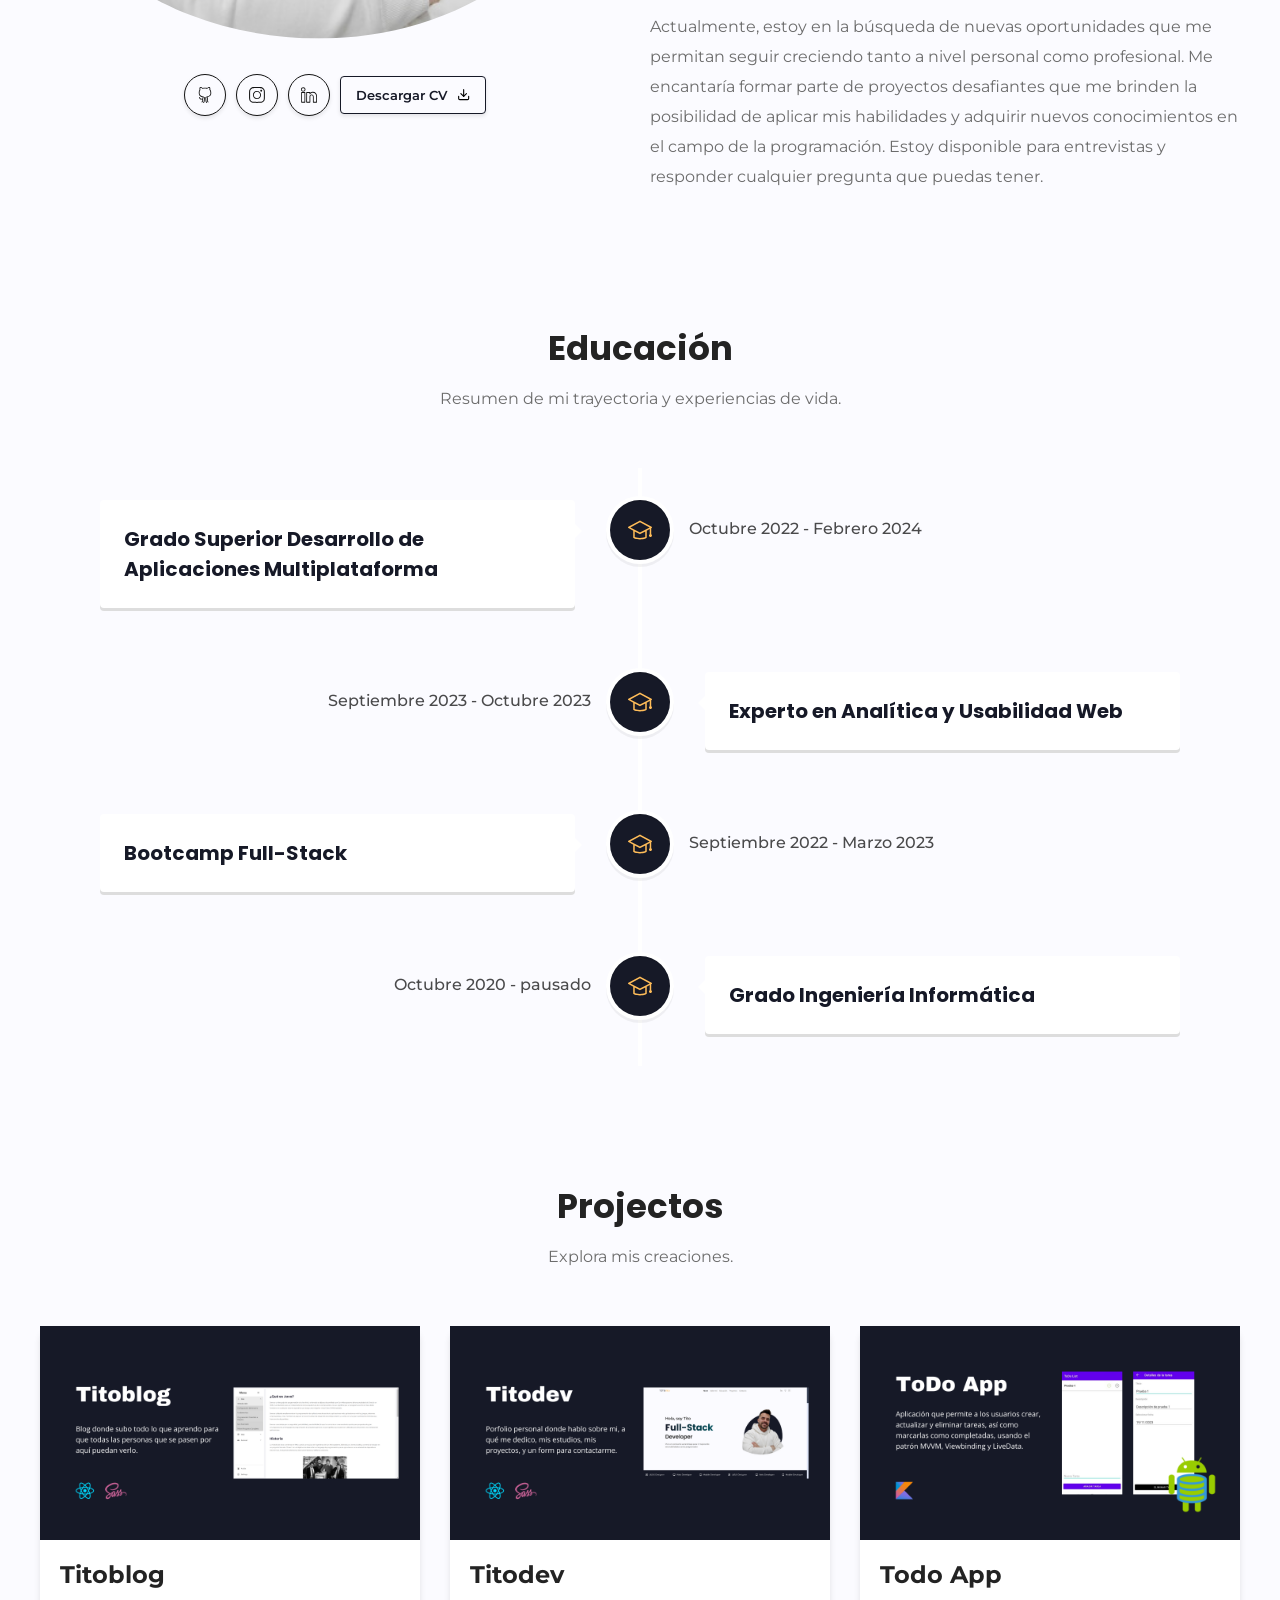
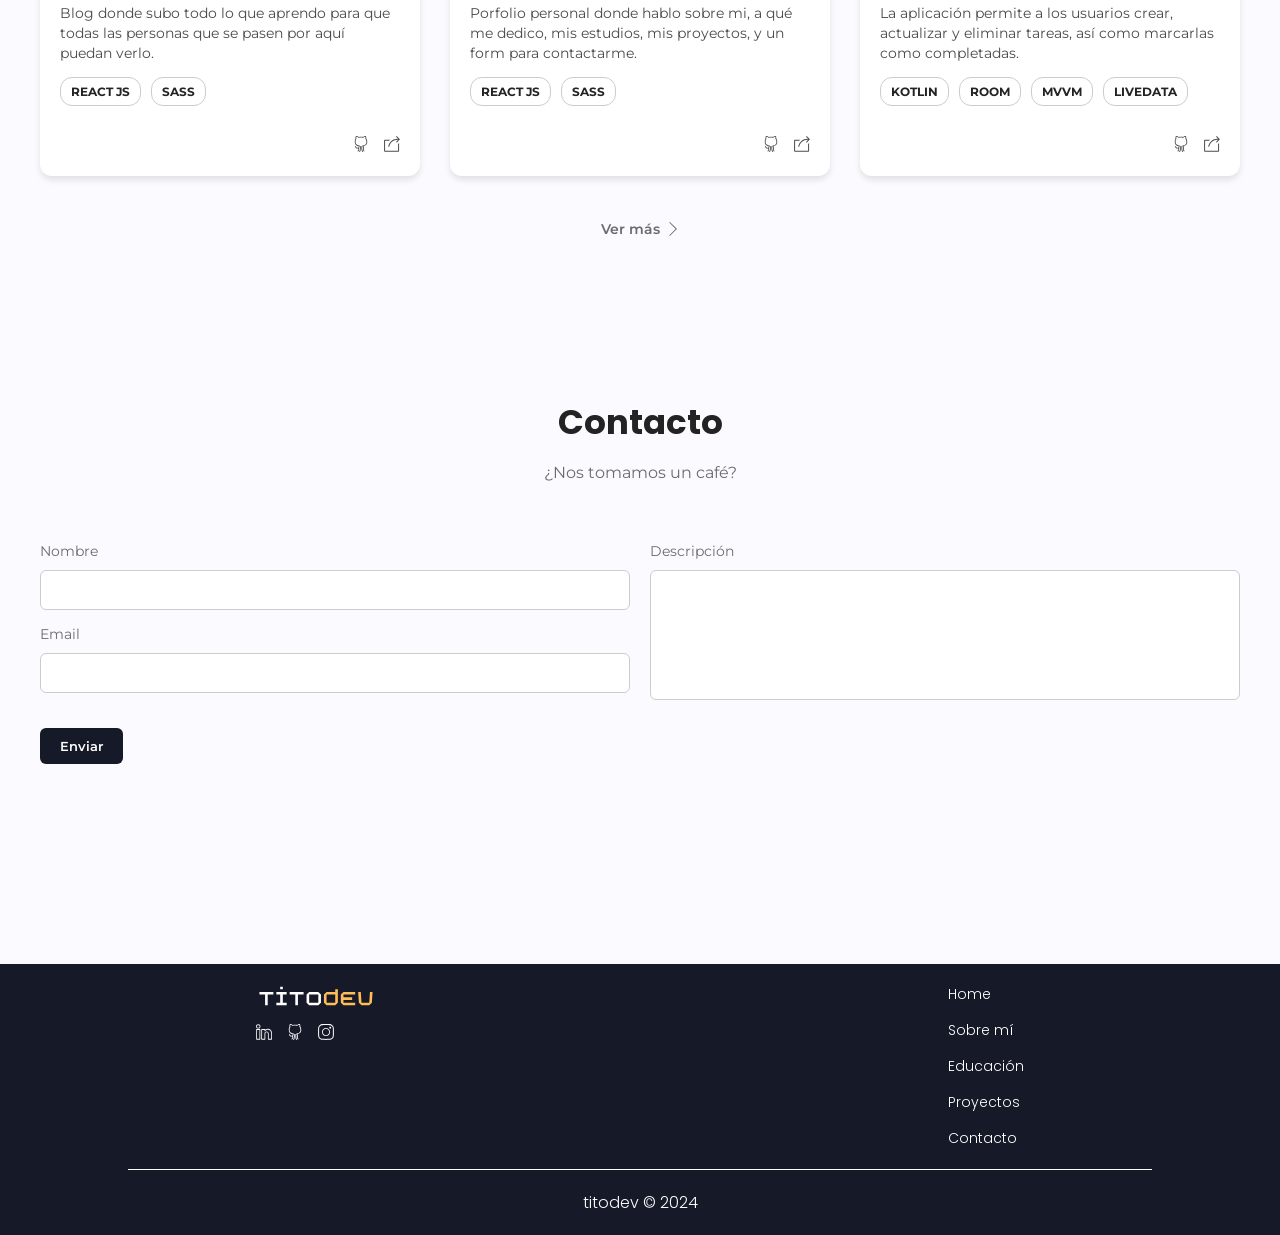
==== commit e6f15708: "Updates" ====
--- a/index.html
+++ b/index.html
@@ -1 +1 @@
-<!doctype html><html lang="en"><head><meta charset="utf-8"/><link rel="icon" href="/favicon.png"/><meta name="viewport" content="width=device-width,initial-scale=1"/><meta name="theme-color" content="#000000"/><meta name="Full-Stack Developer" content="Titodev"/><link rel="apple-touch-icon" href="/logo192.png"/><link rel="manifest" href="/manifest.json"/><title>TITODEV - Full Stack Developer</title><script defer="defer" src="/static/js/main.ac1a7ed1.js"></script><link href="/static/css/main.ba3282d7.css" rel="stylesheet"></head><body><noscript>You need to enable JavaScript to run this app.</noscript><div id="root"></div></body></html>+<!doctype html><html lang="en"><head><meta charset="utf-8"/><link rel="icon" href="/favicon.png"/><meta name="viewport" content="width=device-width,initial-scale=1"/><meta name="theme-color" content="#000000"/><meta name="Full-Stack Developer" content="Titodev"/><link rel="apple-touch-icon" href="/logo192.png"/><link rel="manifest" href="/manifest.json"/><title>TITODEV - Full Stack Developer</title><script defer="defer" src="/static/js/main.2fe6c59f.js"></script><link href="/static/css/main.4afba113.css" rel="stylesheet"></head><body><noscript>You need to enable JavaScript to run this app.</noscript><div id="root"></div></body></html>
--- a/static/css/main.4afba113.css
+++ b/static/css/main.4afba113.css
@@ -0,0 +1,2 @@
+@import url(https://fonts.googleapis.com/css2?family=Montserrat:wght@100;200;300;400;500;600;700;800;900&family=Poppins:wght@100;200;300;400;500;600;700;800;900&display=swap);nav{align-items:center;background-color:#fbfbff;display:flex;height:60px;justify-content:center;left:0;position:fixed;right:0;top:0;z-index:999}nav,nav.scrolled{transition:box-shadow .3s linear}nav.scrolled{box-shadow:0 2px 4px rgba(0,0,0,.102)}nav .nav-container{align-items:center;display:flex;height:60px;justify-content:space-between;max-width:1200px;padding:0 20px;width:100%}nav .nav-container .nav-logo,nav .nav-container .nav-logo img{height:30px}nav .nav-container .menu-toggle{cursor:pointer;display:none;height:20px;position:relative;transition:-webkit-transform .5s ease-in-out ease-in-out;transition:transform .5s ease-in-out ease-in-out;transition:transform .5s ease-in-out ease-in-out,-webkit-transform .5s ease-in-out ease-in-out;width:20px}nav .nav-container .menu-toggle:hover{color:#999}nav .nav-container .menu-toggle span,nav .nav-container .menu-toggle span:after,nav .nav-container .menu-toggle span:before{background:#999;border-radius:3px;display:block;height:2px;position:absolute;right:0;transition:-webkit-transform .3s ease-in-out ease-in-out;transition:transform .3s ease-in-out ease-in-out;transition:transform .3s ease-in-out ease-in-out,-webkit-transform .3s ease-in-out ease-in-out;width:20px}nav .nav-container .menu-toggle span:after,nav .nav-container .menu-toggle span:before{content:""}nav .nav-container .menu-toggle span:after{top:-16px}nav .nav-container .menu-toggle span:before{top:-8px}nav .nav-container .menu-toggle span{top:16px}nav .nav-container .menu-toggle.open span:after{top:-13px;-webkit-transform:rotate(45deg);transform:rotate(45deg)}nav .nav-container .menu-toggle.open span:before{top:-13px;-webkit-transform:rotate(-45deg);transform:rotate(-45deg)}nav .nav-container .nav-items{display:flex;padding:0}nav .nav-container .nav-items .active a,nav .nav-container .nav-items .active a .nav-items-icon{color:#000;font-weight:600}nav .nav-container .nav-items li{align-items:center;color:#4b4b4b;cursor:pointer;display:flex;flex-direction:column;font-family:Montserrat,sans-serif;gap:10px;justify-content:center;list-style:none;margin:0 10px}nav .nav-container .nav-items li a{color:#6c6c6c;font-weight:400;text-decoration:none;transition:color .3s ease-in-out}nav .nav-container .nav-items li .nav-items-icon{color:#6c6c6c;display:none}nav .nav-container .nav-social-icons{display:flex;padding:0}nav .nav-container .nav-social-icons li{align-items:center;justify-content:center;list-style:none;text-align:center}nav .nav-container .nav-social-icons li a{color:#6c6c6c;margin:0 10px;transition:color .3s ease-in-out}nav .nav-container .nav-social-icons li a:hover{color:#4b4b4b}@media screen and (max-width:768px){nav .nav-container{padding:0}nav .nav-container .nav-logo{margin-left:20px}nav .nav-container .nav-items{display:none}nav .nav-container .nav-items.open{background-color:#fbfbff;border-bottom:1px solid #161927;border-radius:0 0 12px 12px;display:flex;justify-content:space-evenly;margin:0;padding:15px 0;position:absolute;top:59px;width:100%}nav .nav-container .nav-items.open li a{align-items:center;display:flex;flex-direction:column;gap:10px;justify-content:center}nav .nav-container .nav-items.open .nav-items-icon{display:flex}nav .nav-container .menu-toggle{display:block;margin-right:20px}nav .nav-container .nav-social-icons{display:none}nav .nav-container .section-home{flex-direction:column-reverse}}@media screen and (max-width:480px){nav .nav-container .nav-items.open{grid-gap:20px;display:grid;grid-template-columns:repeat(auto-fill,minmax(100px,1fr))}}footer{align-items:center;background-color:#161927;display:flex;flex-direction:column;justify-content:center;padding-top:20px}footer .footer-container{display:flex;height:100%;justify-content:space-between;max-width:768px;padding:0 30px;width:calc(100% - 50px)}footer .footer-container .footer-left{display:flex;flex-direction:column;gap:10px}footer .footer-container .footer-left .footer-logo{cursor:pointer;height:30px}footer .footer-container .footer-left .footer-social-icons{display:flex;gap:15px;margin:0;padding:0}footer .footer-container .footer-left .footer-social-icons li{list-style:none}footer .footer-container .footer-left .footer-social-icons li a{color:#fbfbff;transition:color .3s linear}footer .footer-container .footer-left .footer-social-icons li a:hover{color:#ffbd59}footer .footer-container .footer-right .footer-nav{color:#fff;cursor:pointer;display:flex;flex-direction:column;font-family:Poppins,sans-serif;font-size:14px;font-weight:300;gap:15px;list-style:none;margin:0;text-decoration:none}footer .separator{background-color:#fbfbff;height:1px;margin:20px 0;max-width:1024px;width:calc(100% - 30px)}footer .copyright-container{color:#fbfbff;font-family:Poppins,sans-serif;font-size:16px;font-weight:300;margin-bottom:20px}.project-card{background-color:#fff;border-radius:12px;box-shadow:0 4px 6px rgba(0,0,0,.102);display:flex;flex-direction:column;transition:box-shadow .3s,-webkit-transform .3s;transition:transform .3s,box-shadow .3s;transition:transform .3s,box-shadow .3s,-webkit-transform .3s}.project-card:hover{box-shadow:0 10px 15px rgba(0,0,0,.102);-webkit-transform:translateY(-5px);transform:translateY(-5px)}.project-card .card-img{object-fit:contain}@media screen and (max-width:1024px){.project-card .card-img{width:100%}}.project-card .card-container{padding:20px}.project-card .card-container .card-title{color:#232323;font-family:Montserrat,sans-serif;font-size:24px;margin:0}.project-card .card-container .card-description{color:#4b4b4b;font-family:Montserrat,sans-serif;font-size:14px;height:50px;line-height:20px}.project-card .card-container .card-icons{display:flex;gap:10px}.project-card .card-container .card-icons .card-chip{border:1px solid #ccc;border-radius:12px;margin:10px 0;width:-webkit-fit-content;width:-moz-fit-content;width:fit-content}.project-card .card-container .card-icons .card-chip p{color:#232323;font-family:Montserrat,sans-serif;font-size:12px;font-weight:700;margin:0;padding:6px 10px}.project-card .card-container .card-links{align-items:center;display:flex;gap:15px;justify-content:right;margin-top:20px}.project-card .card-container .card-links a{color:#4b4b4b;transition:color .3s linear}.project-card .card-container .card-links a:hover{color:#6c6c6c}section .projects{flex-direction:column;justify-content:center}section .projects .projects-container{grid-gap:30px;display:grid;grid-template-columns:repeat(auto-fill,minmax(300px,1fr));width:100%}@media screen and (max-width:768px){section .projects .projects-container{grid-template-columns:1fr;padding:0}}section .projects .projects-more{align-items:flex-end;display:flex;justify-content:center;padding:30px;text-align:right;width:calc(100% - 60px)}section .projects .projects-more p{align-items:center;color:#6c6c6c;cursor:pointer;display:flex;font-size:14px;font-weight:600;gap:6px;transition:color .3s linear}section .projects .projects-more p:hover{color:#000}section .projects .projects-more p:hover .arrow{-webkit-transform:translateX(5px);transform:translateX(5px);transition:-webkit-transform .3s linear;transition:transform .3s linear;transition:transform .3s linear,-webkit-transform .3s linear}section{background-color:#fbfbff;flex-direction:column;margin:0}section .home{display:flex;gap:50px;height:calc(100vh - 238px);margin-top:60px}section .home .home-desc{align-items:flex-start;display:flex;flex-direction:column;justify-content:flex-start;padding-left:40px}section .home .home-desc .header-name{color:#232323;font-weight:600;margin:0}section .home .home-desc .header-title{-webkit-text-fill-color:transparent;background:linear-gradient(90deg,#161927,#00505c);background-clip:initial;-webkit-background-clip:text;height:110px;margin-bottom:20px;margin-top:0;white-space:nowrap}section .home .home-desc .header-subtitle{color:#232323;font-weight:600;line-height:30px;margin-bottom:40px;margin-top:0}section .home .home-desc .header-description{color:#6c6c6c;font-weight:600;line-height:25px;margin:0;max-width:400px}section .home .home-photo{align-items:center;display:flex;justify-content:center;width:40%}section .home .home-photo .my-photo{max-width:380px;object-fit:contain;z-index:1}section .home .home-photo .blob{-webkit-animation:morph 3.75s linear infinite;animation:morph 3.75s linear infinite;background-color:#161927;background-position:50%;background-size:cover;border-radius:42% 56% 72% 28%/42% 42% 56% 48%;height:100%;max-height:330px;max-width:350px;overflow:hidden;position:absolute;width:100%}@-webkit-keyframes morph{0%,to{border-radius:42% 56% 72% 28%/42% 42% 56% 48%}33%{border-radius:72% 28% 48% 48%/28% 28% 72% 72%}66%{border-radius:100% 56% 56% 100%/100% 100% 56% 56%}}@keyframes morph{0%,to{border-radius:42% 56% 72% 28%/42% 42% 56% 48%}33%{border-radius:72% 28% 48% 48%/28% 28% 72% 72%}66%{border-radius:100% 56% 56% 100%/100% 100% 56% 56%}}@media screen and (max-width:1024px){section .home .home-desc{padding:0}section .home .home-desc .header-name{font-size:30px}section .home .home-desc .header-title{font-size:70px}section .home .home-desc .header-subtitle{font-size:40px}}@media screen and (max-width:912px){section .home{flex-direction:column-reverse;height:calc(100vh - 237px)}section .home .home-desc{height:40%}section .home .home-photo{height:60%;width:auto}section .home .home-photo .blob{height:30%;max-height:none;max-width:none;width:50%}section .home .home-photo .my-photo{max-width:none;object-fit:cover;width:70%}}@media screen and (max-width:768px){section .home{max-height:none;padding:50px 20px}section .home .home-desc{width:100%}}@media screen and (max-width:480px){section .home{gap:30px;height:calc(100vh - 157px);justify-content:space-between;max-width:none;padding:20px}section .home .home-desc{height:50%;padding:0}section .home .home-desc .header-name{font-size:24px}section .home .home-desc .header-title{font-size:48px;height:70px;margin-bottom:10px}section .home .home-desc .header-subtitle{font-size:34px;margin-bottom:20px}section .home .home-photo{height:50%;width:100%}section .home .home-photo .my-photo{max-height:100%;object-fit:contain}section .home .home-photo .blob{max-height:200px;max-width:60%}}.slider{background-color:#161927;height:auto;margin:auto;overflow:hidden;padding:10px 0;width:100%}.slider .slide-track{animation:scroll 30s linear infinite;-webkit-animation:scroll 40s linear infinite;display:flex;width:3000px}.slider .slide-track .slide{width:250px}.slider .slide-track .slide p{align-items:center;color:#fff;display:flex;font-family:Montserrat,sans-serif;font-size:18px;font-weight:400;gap:10px;justify-content:center;text-align:center}@media screen and (max-width:480px){.slider{align-items:center;display:flex;height:40px;justify-content:center}}@-webkit-keyframes scroll{0%{-webkit-transform:translateX(0);transform:translateX(0)}to{-webkit-transform:translateX(-1500px);transform:translateX(-1500px)}}@keyframes scroll{0%{-webkit-transform:translateX(0);transform:translateX(0)}to{-webkit-transform:translateX(-1500px);transform:translateX(-1500px)}}.about{flex-direction:column;width:100%}.about .about-container{display:flex;gap:20px}.about .about-container .about-photo{align-items:center;display:flex;flex-direction:column;gap:30px;justify-content:center;text-align:center}.about .about-container .about-photo .photo{max-width:400px;width:calc(100% - 40px)}.about .about-container .about-photo .about-social{align-items:center;display:flex;gap:10px}.about .about-container .about-photo .about-social .social-icons{align-items:center;background-color:#fbfbff;border:1px solid #131313;border-radius:50%;box-shadow:0 2px 4px rgba(0,0,0,.102);color:#131313;cursor:pointer;display:flex;height:40px;justify-content:center;transition:box-shadow .3s,-webkit-transform .3s;transition:transform .3s,box-shadow .3s;transition:transform .3s,box-shadow .3s,-webkit-transform .3s;width:40px}.about .about-container .about-photo .about-social .social-icons:hover{box-shadow:0 4px 6px rgba(0,0,0,.102);-webkit-transform:translateY(-5px);transform:translateY(-5px)}.about .about-container .about-photo .about-social .btn-cv{align-items:center;background-color:#fbfbff;border:1px solid #161927;border-radius:4px;box-shadow:0 2px 4px rgba(0,0,0,.102);cursor:pointer;display:flex;font-family:Montserrat,sans-serif;font-weight:600;gap:10px;padding:10px 15px;transition:box-shadow .3s,-webkit-transform .3s;transition:transform .3s,box-shadow .3s;transition:transform .3s,box-shadow .3s,-webkit-transform .3s}.about .about-container .about-photo .about-social .btn-cv a{color:#161927;text-decoration:none}.about .about-container .about-photo .about-social .btn-cv:hover{box-shadow:0 4px 6px rgba(0,0,0,.102);-webkit-transform:translateY(-5px);transform:translateY(-5px)}.about .about-container .about-desc{align-items:center;display:flex;flex-direction:column;justify-content:center}.about .about-container .about-desc p{color:#6c6c6c;line-height:30px}@media screen and (max-width:1024px){.about .about-container{display:flex;flex-direction:column}}.vertical-timeline *{-webkit-box-sizing:border-box;box-sizing:border-box}.vertical-timeline{margin:0 auto;max-width:1170px;padding:2em 0;position:relative;width:95%}.vertical-timeline:after{clear:both;content:"";display:table}.vertical-timeline:before{background:var(--line-color);content:"";height:100%;left:18px;position:absolute;top:0;width:4px}.vertical-timeline.vertical-timeline--one-column-right:before{left:auto;right:18px}@media only screen and (min-width:1170px){.vertical-timeline.vertical-timeline--two-columns{width:90%}.vertical-timeline.vertical-timeline--two-columns:before{left:50%;margin-left:-2px}}.vertical-timeline-element{margin:2em 0;position:relative}.vertical-timeline-element>div{min-height:1px}.vertical-timeline-element:after{clear:both;content:"";display:table}.vertical-timeline-element:first-child{margin-top:0}.vertical-timeline-element:last-child{margin-bottom:0}@media only screen and (min-width:1170px){.vertical-timeline-element{margin:4em 0}.vertical-timeline-element:first-child{margin-top:0}.vertical-timeline-element:last-child{margin-bottom:0}}.vertical-timeline-element-icon{border-radius:50%;-webkit-box-shadow:0 0 0 4px #fff,inset 0 2px 0 rgba(0,0,0,.08),0 3px 0 4px rgba(0,0,0,.05);box-shadow:0 0 0 4px #fff,inset 0 2px 0 rgba(0,0,0,.08),0 3px 0 4px rgba(0,0,0,.05);height:40px;left:0;position:absolute;top:0;width:40px}.vertical-timeline--one-column-right .vertical-timeline-element-icon{left:auto;right:0}.vertical-timeline-element-icon svg{display:block;height:24px;left:50%;margin-left:-12px;margin-top:-12px;position:relative;top:50%;width:24px}@media only screen and (min-width:1170px){.vertical-timeline--two-columns .vertical-timeline-element-icon{height:60px;left:50%;margin-left:-30px;width:60px}}.vertical-timeline-element-icon{-webkit-backface-visibility:hidden;-webkit-transform:translateZ(0)}.vertical-timeline--animate .vertical-timeline-element-icon.is-hidden{visibility:hidden}.vertical-timeline--animate .vertical-timeline-element-icon.bounce-in{-webkit-animation:cd-bounce-1 .6s;animation:cd-bounce-1 .6s;visibility:visible}@-webkit-keyframes cd-bounce-1{0%{opacity:0;-webkit-transform:scale(.5)}60%{opacity:1;-webkit-transform:scale(1.2)}to{-webkit-transform:scale(1)}}@keyframes cd-bounce-1{0%{opacity:0;-webkit-transform:scale(.5);transform:scale(.5)}60%{opacity:1;-webkit-transform:scale(1.2);transform:scale(1.2)}to{-webkit-transform:scale(1);transform:scale(1)}}.vertical-timeline-element-content{background:#fff;border-radius:.25em;-webkit-box-shadow:0 3px 0 #ddd;box-shadow:0 3px 0 #ddd;margin-left:60px;padding:1em;position:relative}.vertical-timeline--one-column-right .vertical-timeline-element-content{margin-left:0;margin-right:60px}.vertical-timeline-element--no-children .vertical-timeline-element-content{background:0 0;-webkit-box-shadow:none;box-shadow:none}.vertical-timeline-element-content:after{clear:both;content:"";display:table}.vertical-timeline-element-content h2{color:#303e49}.vertical-timeline-element-content .vertical-timeline-element-date,.vertical-timeline-element-content p{font-size:13px;font-size:.8125rem;font-weight:500}.vertical-timeline-element-content .vertical-timeline-element-date{display:inline-block}.vertical-timeline-element-content p{line-height:1.6;margin:1em 0 0}.vertical-timeline-element-subtitle,.vertical-timeline-element-title{margin:0}.vertical-timeline-element-content .vertical-timeline-element-date{float:left;opacity:.7;padding:.8em 0}.vertical-timeline-element-content-arrow{border:7px solid transparent;border-right-color:#fff;content:"";height:0;position:absolute;right:100%;top:16px;width:0}.vertical-timeline--one-column-right .vertical-timeline-element-content-arrow{border:7px solid transparent;border-left-color:#fff;content:"";height:0;left:100%;position:absolute;right:auto;top:16px;width:0}.vertical-timeline--one-column-right .vertical-timeline-element-content:before{border-left:7px solid #fff;border-right:initial;left:100%}.vertical-timeline-element--no-children .vertical-timeline-element-content-arrow,.vertical-timeline-element--no-children .vertical-timeline-element-content:before{display:none}@media only screen and (min-width:768px){.vertical-timeline-element-content h2{font-size:20px;font-size:1.25rem}.vertical-timeline-element-content p{font-size:16px;font-size:1rem}.vertical-timeline-element-content .vertical-timeline-element-date{font-size:14px;font-size:.875rem}}@media only screen and (min-width:1170px){.vertical-timeline--two-columns .vertical-timeline-element-content{margin-left:0;padding:1.5em;width:44%}.vertical-timeline--two-columns .vertical-timeline-element-content-arrow{left:100%;top:24px;-webkit-transform:rotate(180deg);transform:rotate(180deg)}.vertical-timeline--two-columns .vertical-timeline-element-content .vertical-timeline-element-date{font-size:16px;font-size:1rem;left:124%;position:absolute;top:6px;width:100%}.vertical-timeline--two-columns .vertical-timeline-element.vertical-timeline-element--right .vertical-timeline-element-content,.vertical-timeline--two-columns .vertical-timeline-element:nth-child(2n):not(.vertical-timeline-element--left) .vertical-timeline-element-content{float:right}.vertical-timeline--two-columns .vertical-timeline-element.vertical-timeline-element--right .vertical-timeline-element-content-arrow,.vertical-timeline--two-columns .vertical-timeline-element:nth-child(2n):not(.vertical-timeline-element--left) .vertical-timeline-element-content-arrow{left:auto;right:100%;top:24px;-webkit-transform:rotate(0);transform:rotate(0)}.vertical-timeline--one-column-right .vertical-timeline-element.vertical-timeline-element--right .vertical-timeline-element-content-arrow,.vertical-timeline--one-column-right .vertical-timeline-element:nth-child(2n):not(.vertical-timeline-element--left) .vertical-timeline-element-content-arrow{left:100%;right:auto;top:24px;-webkit-transform:rotate(0);transform:rotate(0)}.vertical-timeline--two-columns .vertical-timeline-element.vertical-timeline-element--right .vertical-timeline-element-content .vertical-timeline-element-date,.vertical-timeline--two-columns .vertical-timeline-element:nth-child(2n):not(.vertical-timeline-element--left) .vertical-timeline-element-content .vertical-timeline-element-date{left:auto;right:124%;text-align:right}}.vertical-timeline--animate .vertical-timeline-element-content.is-hidden{visibility:hidden}.vertical-timeline--animate .vertical-timeline-element-content.bounce-in{-webkit-animation:cd-bounce-2 .6s;animation:cd-bounce-2 .6s;visibility:visible}@media only screen and (min-width:1170px){.vertical-timeline--two-columns.vertical-timeline--animate .vertical-timeline-element.vertical-timeline-element--right .vertical-timeline-element-content.bounce-in,.vertical-timeline--two-columns.vertical-timeline--animate .vertical-timeline-element:nth-child(2n):not(.vertical-timeline-element--left) .vertical-timeline-element-content.bounce-in{-webkit-animation:cd-bounce-2-inverse .6s;animation:cd-bounce-2-inverse .6s}}@media only screen and (max-width:1169px){.vertical-timeline--animate .vertical-timeline-element-content.bounce-in{-webkit-animation:cd-bounce-2-inverse .6s;animation:cd-bounce-2-inverse .6s;visibility:visible}}@-webkit-keyframes cd-bounce-2{0%{opacity:0;-webkit-transform:translateX(-100px)}60%{opacity:1;-webkit-transform:translateX(20px)}to{-webkit-transform:translateX(0)}}@keyframes cd-bounce-2{0%{opacity:0;-webkit-transform:translateX(-100px);transform:translateX(-100px)}60%{opacity:1;-webkit-transform:translateX(20px);transform:translateX(20px)}to{-webkit-transform:translateX(0);transform:translateX(0)}}@-webkit-keyframes cd-bounce-2-inverse{0%{opacity:0;-webkit-transform:translateX(100px)}60%{opacity:1;-webkit-transform:translateX(-20px)}to{-webkit-transform:translateX(0)}}@keyframes cd-bounce-2-inverse{0%{opacity:0;-webkit-transform:translateX(100px);transform:translateX(100px)}60%{opacity:1;-webkit-transform:translateX(-20px);transform:translateX(-20px)}to{-webkit-transform:translateX(0);transform:translateX(0)}}section .experience{flex-direction:column}section .experience .experience-date{font-family:Montserrat,sans-serif}section .experience .experience-title{color:#161927;font-family:600;margin-bottom:0;margin-top:0}section .contact{flex-direction:column;width:100%}section .contact .section-container{align-items:center;display:flex;gap:30px;justify-content:center;margin-bottom:150px;width:100%}section .contact .section-container .contact-form{width:100%}section .contact .section-container .contact-form form{display:flex;flex-direction:column}section .contact .section-container .contact-form form .container-contact{display:flex;gap:20px}section .contact .section-container .contact-form form .container-contact .contact-left{display:flex;flex-direction:column;width:50%}section .contact .section-container .contact-form form .container-contact .contact-left label{color:#6c6c6c;font-family:Montserrat,sans-serif;font-size:14px;margin-bottom:10px}section .contact .section-container .contact-form form .container-contact .contact-left input{border:1px solid #ccc;border-radius:6px;font-family:Montserrat,sans-serif;font-size:14px;margin-bottom:15px;padding:10px}section .contact .section-container .contact-form form .container-contact .contact-right{display:flex;flex-direction:column;width:50%}section .contact .section-container .contact-form form .container-contact .contact-right label{color:#6c6c6c;font-family:Montserrat,sans-serif;font-size:14px;margin-bottom:10px}section .contact .section-container .contact-form form .container-contact .contact-right textarea{border:1px solid #ccc;border-radius:6px;font-family:Montserrat,sans-serif;font-size:14px;padding:10px;resize:none}section .contact .section-container .contact-form form .bt-submit{background-color:#161927;border:none;border-radius:6px;color:#fff;cursor:pointer;font-family:Montserrat,sans-serif;font-weight:600;margin-top:20px;padding:10px 20px;transition:box-shadow .3s,-webkit-transform .3s;transition:transform .3s,box-shadow .3s;transition:transform .3s,box-shadow .3s,-webkit-transform .3s;width:-webkit-fit-content;width:-moz-fit-content;width:fit-content}section .contact .section-container .contact-form form .bt-submit .spinner{-webkit-animation:spin 1s linear infinite;animation:spin 1s linear infinite;border:2px solid transparent;border-radius:50%;border-top-color:#fff;height:16px;margin:0 auto;width:16px}@-webkit-keyframes spin{0%{-webkit-transform:rotate(0deg);transform:rotate(0deg)}to{-webkit-transform:rotate(1turn);transform:rotate(1turn)}}@keyframes spin{0%{-webkit-transform:rotate(0deg);transform:rotate(0deg)}to{-webkit-transform:rotate(1turn);transform:rotate(1turn)}}.enviado-message{background-color:#ffbd59;border-radius:6px;bottom:20px;color:#fff;opacity:1;padding:10px 20px;position:fixed;right:50px;transition:opacity .3s ease-in-out}.enviado-message.show{opacity:1}@media screen and (max-width:768px){section .contact .section-container .contact-form form .container-contact{flex-direction:column}section .contact .section-container .contact-form form .container-contact .contact-left,section .contact .section-container .contact-form form .container-contact .contact-right{width:100%}}body{margin:0;padding:0}body::-webkit-scrollbar{background-color:#e1e8fa;width:15px}body::-webkit-scrollbar-thumb{background-color:#434c60;border-radius:3px}h1{font-size:82px}h1,h2{font-family:Poppins,sans-serif}h2{font-size:56px}h3{font-family:Poppins,sans-serif;font-size:48px}h4{font-family:Montserrat,sans-serif;font-size:34px}h5{font-family:Poppins,sans-serif;font-size:20px}p{font-family:Montserrat,sans-serif;font-size:16px}section{overflow-y:hidden}.container-lg,section{align-items:center;display:flex;justify-content:center}.container-lg{max-width:1200px;padding:50px 20px;width:100%}.col-2{width:50%}.col-3{width:33%}.col-4{width:25%}.section-header{align-items:center;display:flex;flex-direction:column;justify-content:center;margin-bottom:60px;margin-top:15px;width:100%}.section-header h4{color:#232323;font-family:Poppins,sans-serif;font-size:34px;margin-bottom:15px;margin-top:0}.section-header p{color:#6c6c6c;font-family:Montserrat,sans-serif;font-size:16px;font-weight:400;margin:0;text-align:center}@media screen and (max-width:1024px){.col-2{width:100%}}@media screen and (max-width:480px){h1{font-size:56px}h2{font-size:34px}h4{font-size:24px}p{font-size:16px}}.scroll-to-top-button{bottom:20px;display:none;position:fixed;right:20px}.scroll-to-top-button.visible{display:block;transition:opacity .5s linear}.scroll-to-top-button button{background-color:#ffbd59;border:none;border-radius:8px;color:#fff;cursor:pointer;opacity:.6;padding:15px;transition:opacity .3s ease-in-out}.scroll-to-top-button button:hover{opacity:1}
+/*# sourceMappingURL=main.4afba113.css.map*/
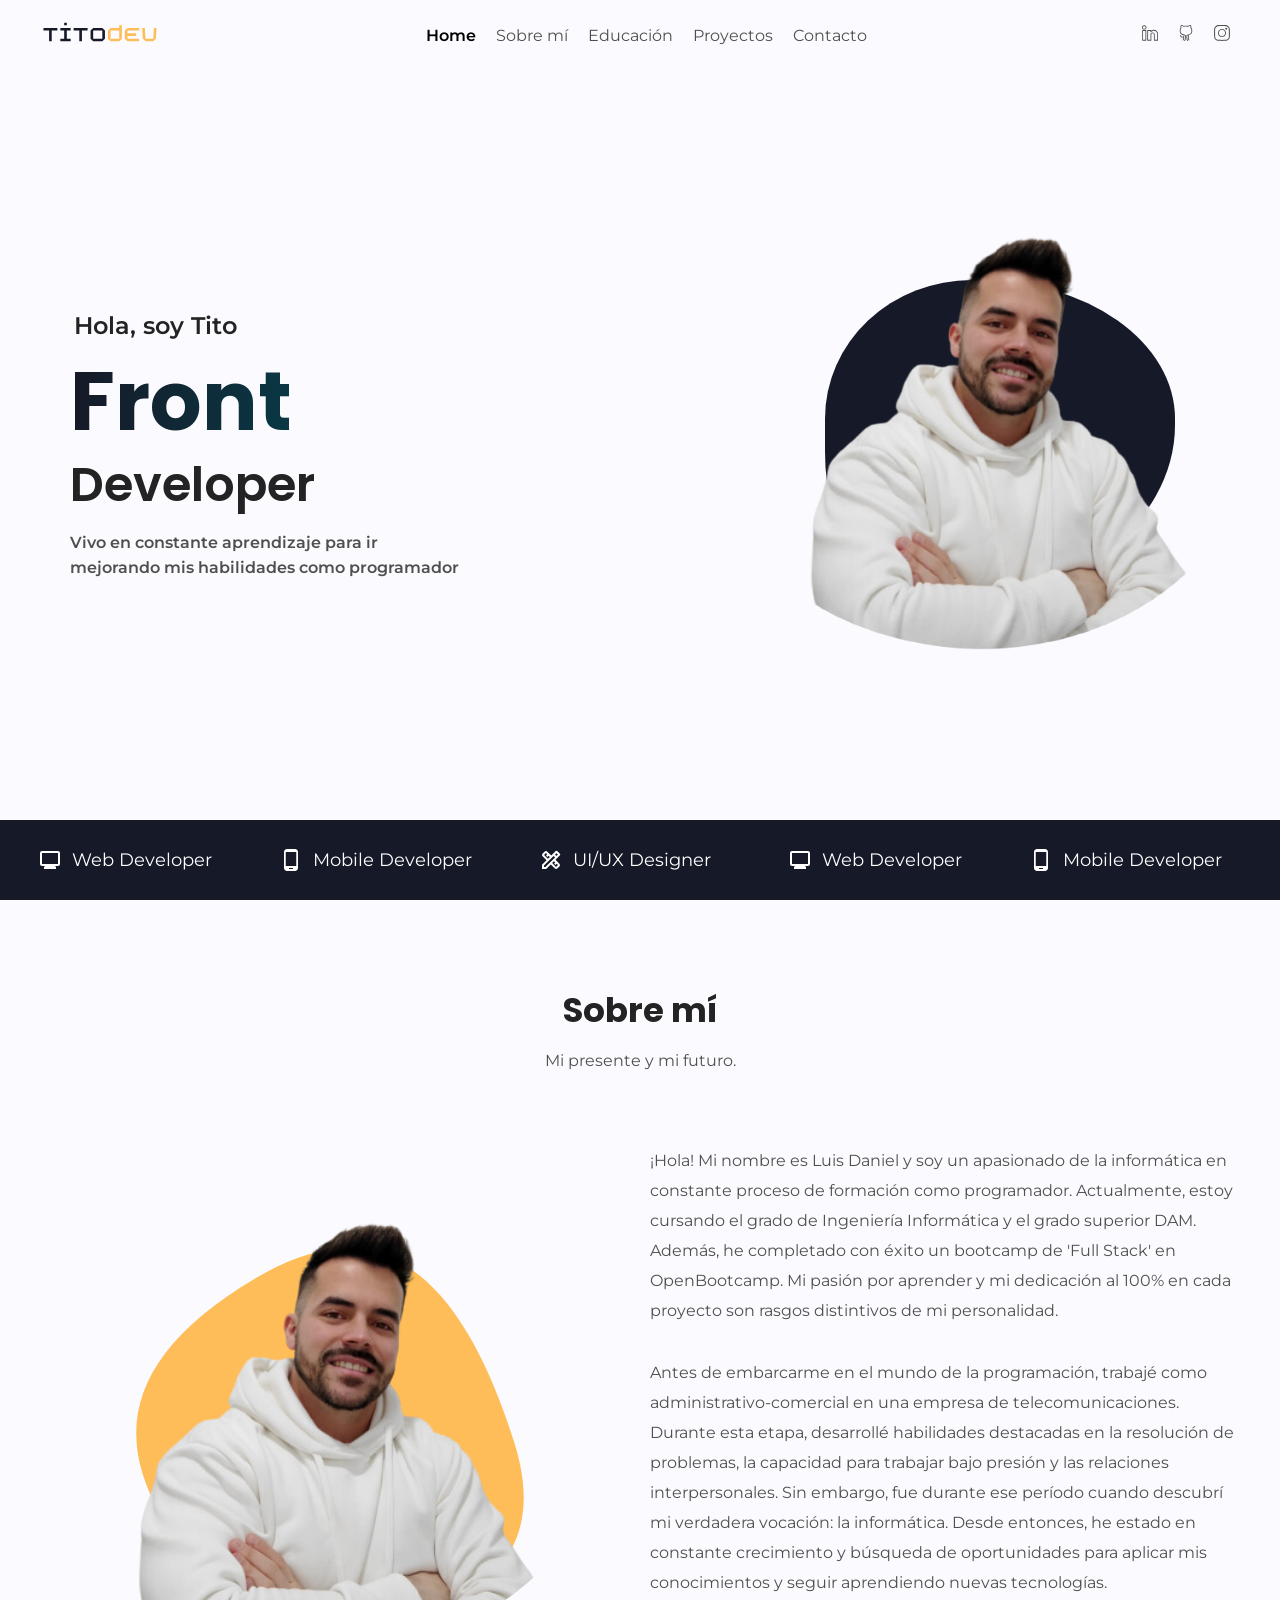
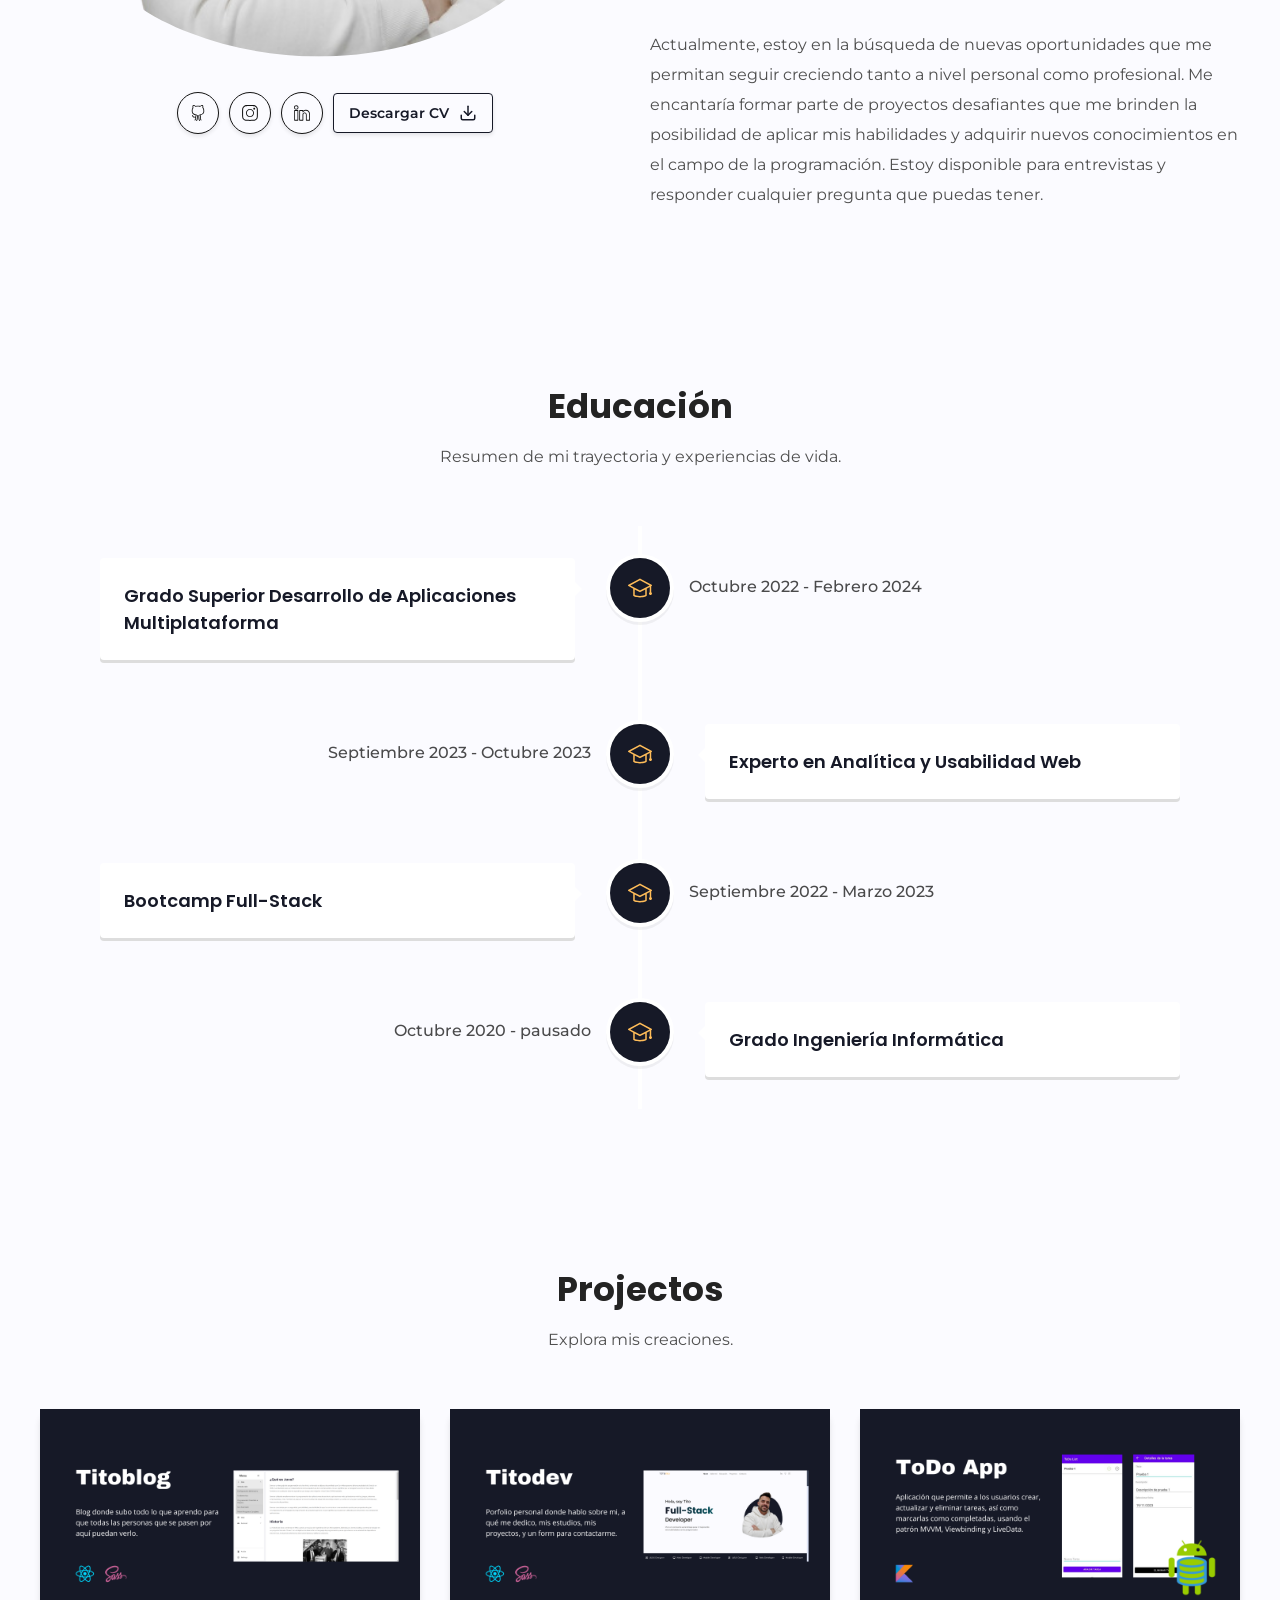
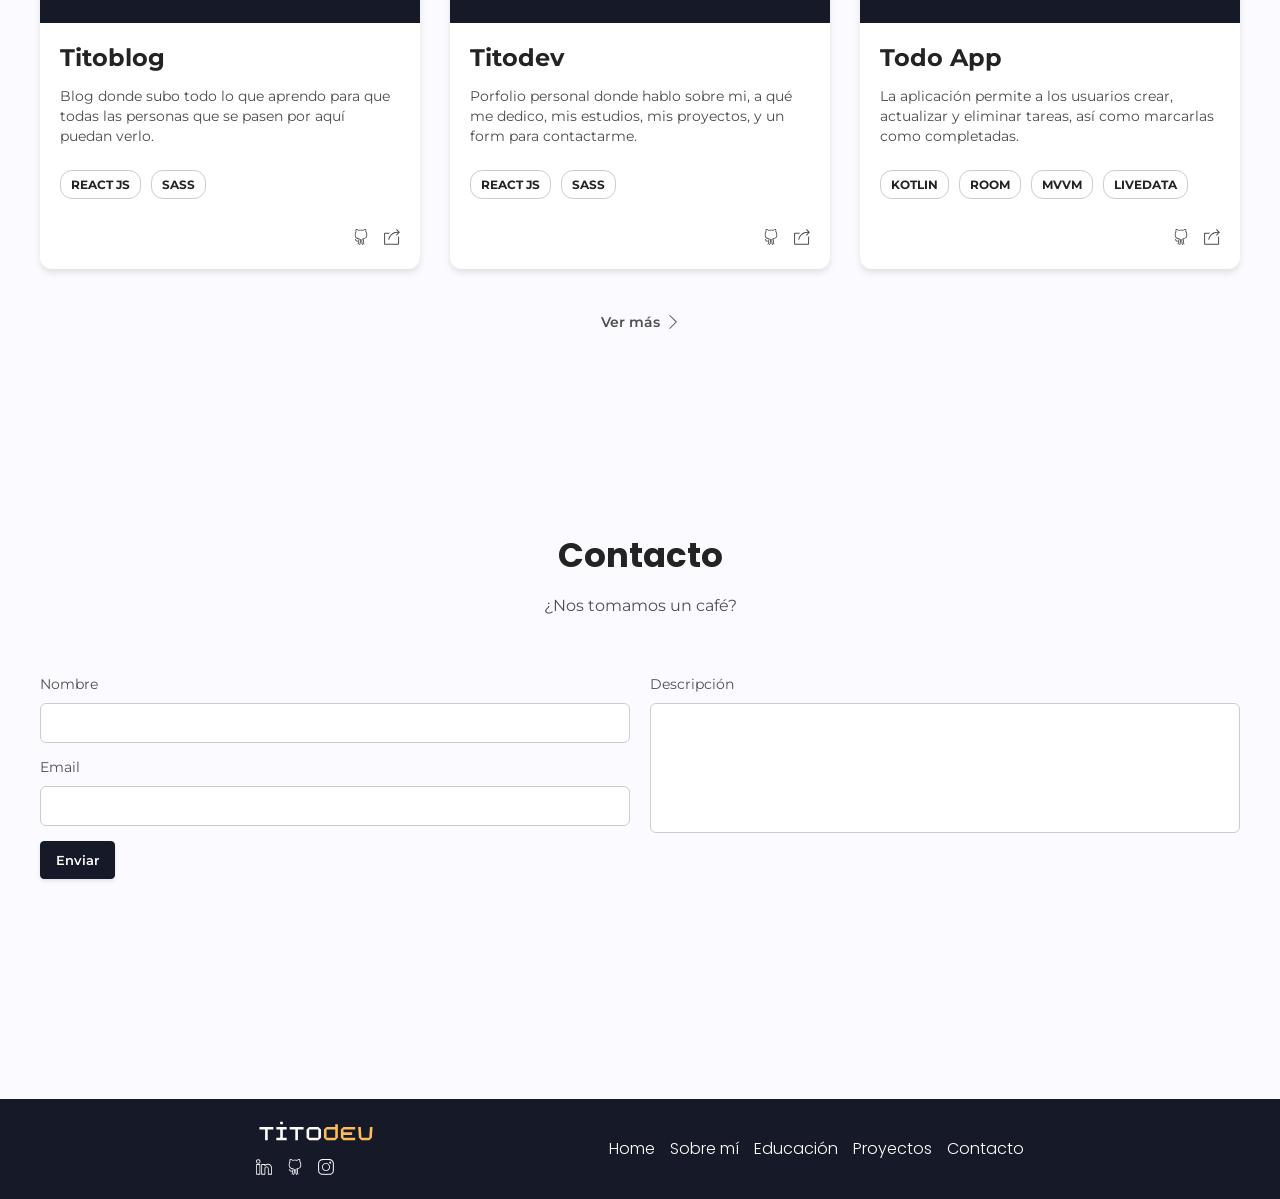
==== commit 1dcee7c1: "Updates" ====
--- a/index.html
+++ b/index.html
@@ -1 +1 @@
-<!doctype html><html lang="en"><head><meta charset="utf-8"/><link rel="icon" href="/favicon.png"/><meta name="viewport" content="width=device-width,initial-scale=1"/><meta name="theme-color" content="#000000"/><meta name="Full-Stack Developer" content="Titodev"/><link rel="apple-touch-icon" href="/logo192.png"/><link rel="manifest" href="/manifest.json"/><title>TITODEV - Full Stack Developer</title><script defer="defer" src="/static/js/main.2fe6c59f.js"></script><link href="/static/css/main.4afba113.css" rel="stylesheet"></head><body><noscript>You need to enable JavaScript to run this app.</noscript><div id="root"></div></body></html>+<!doctype html><html lang="en"><head><meta charset="utf-8"/><link rel="icon" href="/favicon.png"/><meta name="viewport" content="width=device-width,initial-scale=1"/><meta name="theme-color" content="#000000"/><meta name="Full-Stack Developer" content="Titodev"/><link rel="apple-touch-icon" href="/logo192.png"/><link rel="manifest" href="/manifest.json"/><title>TITODEV - Full Stack Developer</title><script defer="defer" src="/static/js/main.fc3f8f53.js"></script><link href="/static/css/main.5696438d.css" rel="stylesheet"></head><body><noscript>You need to enable JavaScript to run this app.</noscript><div id="root"></div></body></html>
--- a/static/css/main.5696438d.css
+++ b/static/css/main.5696438d.css
@@ -0,0 +1,2 @@
+@import url(https://fonts.googleapis.com/css2?family=Montserrat:wght@100;200;300;400;500;600;700;800;900&family=Poppins:wght@100;200;300;400;500;600;700;800;900&display=swap);nav{align-items:center;background-color:#fbfbff;display:flex;height:70px;justify-content:center;left:0;position:fixed;right:0;top:0;z-index:999}nav,nav.scrolled{transition:box-shadow .3s linear}nav.scrolled{box-shadow:0 2px 4px rgba(0,0,0,.102)}nav .nav-container{align-items:center;display:flex;height:70px;justify-content:space-between;max-width:1200px;padding:0 20px;width:100%}nav .nav-container .nav-logo,nav .nav-container .nav-logo img{height:30px}nav .nav-container .menu-toggle{cursor:pointer;display:none;height:20px;position:relative;transition:-webkit-transform .5s ease-in-out ease-in-out;transition:transform .5s ease-in-out ease-in-out;transition:transform .5s ease-in-out ease-in-out,-webkit-transform .5s ease-in-out ease-in-out;width:20px}nav .nav-container .menu-toggle:hover{color:#999}nav .nav-container .menu-toggle span,nav .nav-container .menu-toggle span:after,nav .nav-container .menu-toggle span:before{background:#999;border-radius:3px;display:block;height:2px;position:absolute;right:0;transition:-webkit-transform .3s ease-in-out ease-in-out;transition:transform .3s ease-in-out ease-in-out;transition:transform .3s ease-in-out ease-in-out,-webkit-transform .3s ease-in-out ease-in-out;width:20px}nav .nav-container .menu-toggle span:after,nav .nav-container .menu-toggle span:before{content:""}nav .nav-container .menu-toggle span:after{top:-16px}nav .nav-container .menu-toggle span:before{top:-8px}nav .nav-container .menu-toggle span{top:16px}nav .nav-container .menu-toggle.open span:after{top:-13px;-webkit-transform:rotate(45deg);transform:rotate(45deg)}nav .nav-container .menu-toggle.open span:before{top:-13px;-webkit-transform:rotate(-45deg);transform:rotate(-45deg)}nav .nav-container .nav-items{display:flex;padding:0}nav .nav-container .nav-items .active a,nav .nav-container .nav-items .active a .nav-items-icon{color:#000;font-weight:600}nav .nav-container .nav-items li{align-items:center;color:#4b4b4b;cursor:pointer;display:flex;flex-direction:column;font-family:Montserrat,sans-serif;gap:10px;justify-content:center;list-style:none;margin:0 10px}nav .nav-container .nav-items li a{color:#4f4f4f;font-weight:400;text-decoration:none;transition:color .3s ease-in-out}nav .nav-container .nav-items li .nav-items-icon{color:#4f4f4f;display:none}nav .nav-container .nav-social-icons{display:flex;padding:0}nav .nav-container .nav-social-icons li{align-items:center;justify-content:center;list-style:none;text-align:center}nav .nav-container .nav-social-icons li a{color:#4f4f4f;margin:0 10px;transition:color .3s ease-in-out}nav .nav-container .nav-social-icons li a:hover{color:#4b4b4b}@media(max-width:768px){nav .nav-container{padding:0}nav .nav-container .nav-logo{margin-left:20px}nav .nav-container .nav-items{display:none}nav .nav-container .nav-items.open{background-color:#fbfbff;border-bottom:1px solid #161927;border-radius:0 0 12px 12px;display:flex;justify-content:space-evenly;margin:0;padding:15px 0;position:absolute;top:69px;width:100%}nav .nav-container .nav-items.open li a{align-items:center;display:flex;flex-direction:column;gap:10px;justify-content:center}nav .nav-container .nav-items.open .nav-items-icon{display:flex}nav .nav-container .menu-toggle{display:block;margin-right:20px}nav .nav-container .nav-social-icons{display:none}nav .nav-container .section-home{flex-direction:column-reverse}}@media screen and (max-width:480px){nav .nav-container .nav-items.open{grid-gap:20px;display:grid;grid-template-columns:repeat(auto-fill,minmax(100px,1fr))}}footer{align-items:center;background-color:#161927;display:flex;flex-direction:column;justify-content:center}footer .footer-container{display:flex;height:100%;justify-content:space-between;max-width:768px;padding:20px;width:calc(100% - 40px)}footer .footer-container .footer-left{display:flex;flex-direction:column;gap:10px}footer .footer-container .footer-left .footer-logo{cursor:pointer;height:30px}footer .footer-container .footer-left .footer-social-icons{display:flex;gap:15px;margin:0;padding:0}footer .footer-container .footer-left .footer-social-icons li{list-style:none}footer .footer-container .footer-left .footer-social-icons li a{color:#fbfbff;transition:color .3s linear}footer .footer-container .footer-left .footer-social-icons li a:hover{color:#ffbd59}footer .footer-container .footer-right{align-items:center;display:flex;justify-content:center}footer .footer-container .footer-right .footer-nav{color:#fff;cursor:pointer;display:flex;font-family:Poppins,sans-serif;font-size:16px;font-weight:300;gap:15px;justify-content:center;list-style:none;margin:0;text-decoration:none}@media screen and (max-width:768px){footer .footer-container .footer-right .footer-nav{cursor:none;flex-direction:column}}.project-card{background-color:#fff;border-radius:12px;box-shadow:0 4px 6px rgba(0,0,0,.102);display:flex;flex-direction:column;transition:box-shadow .3s,-webkit-transform .3s;transition:transform .3s,box-shadow .3s;transition:transform .3s,box-shadow .3s,-webkit-transform .3s}.project-card:hover{box-shadow:0 10px 15px rgba(0,0,0,.102);-webkit-transform:translateY(-5px);transform:translateY(-5px)}.project-card .card-img{object-fit:contain}@media(max-width:1024px){.project-card .card-img{width:100%}}.project-card .card-container{padding:20px}.project-card .card-container .card-title{color:#232323;font-family:Montserrat,sans-serif;font-size:24px;margin:0}.project-card .card-container .card-description{color:#4b4b4b;font-family:Montserrat,sans-serif;font-size:14px;line-height:20px}.project-card .card-container .card-icons{display:flex;flex-wrap:wrap;gap:10px}.project-card .card-container .card-icons .card-chip{border:1px solid #ccc;border-radius:12px;margin:10px 0;width:-webkit-fit-content;width:-moz-fit-content;width:fit-content}.project-card .card-container .card-icons .card-chip p{color:#232323;font-family:Montserrat,sans-serif;font-size:12px;font-weight:700;margin:0;padding:6px 10px}.project-card .card-container .card-links{align-items:center;display:flex;gap:15px;justify-content:right;margin-top:20px}.project-card .card-container .card-links a{color:#4b4b4b;transition:color .3s linear}.project-card .card-container .card-links a:hover{color:#4f4f4f}section .projects{flex-direction:column;justify-content:center}section .projects .projects-container{grid-gap:30px;display:grid;grid-template-columns:repeat(auto-fill,minmax(300px,1fr));width:100%}@media screen and (max-width:768px){section .projects .projects-container{grid-template-columns:1fr;padding:0}}section .projects .projects-more{align-items:flex-end;display:flex;justify-content:center;padding:30px;text-align:right;width:calc(100% - 60px)}section .projects .projects-more p{align-items:center;color:#4f4f4f;cursor:pointer;display:flex;font-size:14px;font-weight:600;gap:6px;transition:color .3s linear}section .projects .projects-more p:hover{color:#000}section .projects .projects-more p:hover .arrow{-webkit-transform:translateX(5px);transform:translateX(5px);transition:-webkit-transform .3s linear;transition:transform .3s linear;transition:transform .3s linear,-webkit-transform .3s linear}section{background-color:#fbfbff;flex-direction:column;margin:0;top:70px}section .home{display:flex;height:calc(100vh - 290px);justify-content:space-between;margin-top:70px;min-height:300px}@media(max-width:1024px){section .home{flex-direction:column-reverse;gap:50px;height:auto}}section .home .home-header{display:flex;flex-direction:column;padding-left:30px}@media(max-width:1024px){section .home .home-header{padding-left:0}}section .home .home-header .header-name{color:#232323;font-size:24px;font-weight:600;margin:0;padding-left:4px}@media(max-width:1024px){section .home .home-header .header-name{font-size:24px}}section .home .home-header .header-title{-webkit-text-fill-color:transparent;background:linear-gradient(90deg,#161927,#00505c);background-clip:initial;-webkit-background-clip:text;height:110px;margin-bottom:20px;margin-top:0;padding:0;white-space:nowrap}@media(max-width:480px){section .home .home-header .header-title{height:80px;margin-bottom:10px}}section .home .home-header .header-subtitle{color:#232323;font-weight:600;line-height:30px;margin-bottom:30px;margin-top:0}section .home .home-header .header-description{color:#4f4f4f;font-weight:600;line-height:25px;margin:0;max-width:400px}section .home .home-photo{align-items:center;display:flex;height:100%;justify-content:center;width:40%}@media(max-width:1024px){section .home .home-photo{width:100%}}section .home .home-photo .my-photo{max-width:380px;min-height:200px;object-fit:contain;position:absolute;z-index:1}@media(max-width:1024px){section .home .home-photo .my-photo{max-width:-webkit-fit-content;max-width:-moz-fit-content;max-width:fit-content;position:relative;width:100%}}section .home .home-photo .blob{-webkit-animation:morph 3.75s linear infinite;animation:morph 3.75s linear infinite;background-color:#161927;background-position:50%;background-size:cover;border-radius:42% 56% 72% 28%/42% 42% 56% 48%;height:100%;max-height:330px;max-width:350px;min-height:330px;overflow:hidden;position:absolute;width:100%}@media(max-width:1024px){section .home .home-photo .blob{max-height:450px;max-width:450px;min-height:auto}}@media(max-width:480px){section .home .home-photo .blob{max-height:350px;max-width:350px;min-height:auto}}@-webkit-keyframes morph{0%,to{border-radius:42% 56% 72% 28%/42% 42% 56% 48%}33%{border-radius:72% 28% 48% 48%/28% 28% 72% 72%}66%{border-radius:100% 56% 56% 100%/100% 100% 56% 56%}}@keyframes morph{0%,to{border-radius:42% 56% 72% 28%/42% 42% 56% 48%}33%{border-radius:72% 28% 48% 48%/28% 28% 72% 72%}66%{border-radius:100% 56% 56% 100%/100% 100% 56% 56%}}.slider{background-color:#161927;height:auto;margin:auto;overflow:hidden;padding:10px 0;width:100%}.slider .slide-track{animation:scroll 30s linear infinite;-webkit-animation:scroll 40s linear infinite;display:flex;width:3000px}.slider .slide-track .slide{width:250px}.slider .slide-track .slide p{align-items:center;color:#fff;display:flex;font-family:Montserrat,sans-serif;font-size:18px;font-weight:400;gap:10px;justify-content:center;text-align:center}@media screen and (max-width:480px){.slider{align-items:center;display:flex;height:40px;justify-content:center}}@-webkit-keyframes scroll{0%{-webkit-transform:translateX(0);transform:translateX(0)}to{-webkit-transform:translateX(-1500px);transform:translateX(-1500px)}}@keyframes scroll{0%{-webkit-transform:translateX(0);transform:translateX(0)}to{-webkit-transform:translateX(-1500px);transform:translateX(-1500px)}}.about{flex-direction:column;width:100%}.about .about-container{display:flex;gap:20px}.about .about-container .about-photo{align-items:center;display:flex;flex-direction:column;gap:30px;justify-content:center;text-align:center}.about .about-container .about-photo .photo{max-width:400px;width:calc(100% - 40px)}.about .about-container .about-photo .about-social{align-items:center;display:flex;gap:10px}.about .about-container .about-photo .about-social .social-icons{align-items:center;background-color:#fbfbff;border:1px solid #131313;border-radius:50%;box-shadow:0 2px 4px rgba(0,0,0,.102);color:#131313;cursor:pointer;display:flex;height:40px;justify-content:center;transition:box-shadow .3s,-webkit-transform .3s;transition:transform .3s,box-shadow .3s;transition:transform .3s,box-shadow .3s,-webkit-transform .3s;width:40px}.about .about-container .about-photo .about-social .social-icons:hover{box-shadow:0 4px 6px rgba(0,0,0,.102);-webkit-transform:translateY(-5px);transform:translateY(-5px)}.about .about-container .about-photo .about-social .btn-cv{align-items:center;background-color:#fbfbff;border:1px solid #161927;border-radius:4px;box-shadow:0 2px 4px rgba(0,0,0,.102);cursor:pointer;display:flex;font-family:Montserrat,sans-serif;font-weight:600;gap:10px;padding:10px 15px;transition:box-shadow .3s,-webkit-transform .3s;transition:transform .3s,box-shadow .3s;transition:transform .3s,box-shadow .3s,-webkit-transform .3s}.about .about-container .about-photo .about-social .btn-cv a{color:#161927!important;font-size:14px;text-decoration:none}.about .about-container .about-photo .about-social .btn-cv:hover{box-shadow:0 4px 6px rgba(0,0,0,.102);-webkit-transform:translateY(-5px);transform:translateY(-5px)}.about .about-container .about-desc{align-items:center;display:flex;flex-direction:column;justify-content:center}.about .about-container .about-desc p{color:#4f4f4f;line-height:30px}@media screen and (max-width:1024px){.about .about-container{display:flex;flex-direction:column}}.vertical-timeline *{-webkit-box-sizing:border-box;box-sizing:border-box}.vertical-timeline{margin:0 auto;max-width:1170px;padding:2em 0;position:relative;width:95%}.vertical-timeline:after{clear:both;content:"";display:table}.vertical-timeline:before{background:var(--line-color);content:"";height:100%;left:18px;position:absolute;top:0;width:4px}.vertical-timeline.vertical-timeline--one-column-right:before{left:auto;right:18px}@media only screen and (min-width:1170px){.vertical-timeline.vertical-timeline--two-columns{width:90%}.vertical-timeline.vertical-timeline--two-columns:before{left:50%;margin-left:-2px}}.vertical-timeline-element{margin:2em 0;position:relative}.vertical-timeline-element>div{min-height:1px}.vertical-timeline-element:after{clear:both;content:"";display:table}.vertical-timeline-element:first-child{margin-top:0}.vertical-timeline-element:last-child{margin-bottom:0}@media only screen and (min-width:1170px){.vertical-timeline-element{margin:4em 0}.vertical-timeline-element:first-child{margin-top:0}.vertical-timeline-element:last-child{margin-bottom:0}}.vertical-timeline-element-icon{border-radius:50%;-webkit-box-shadow:0 0 0 4px #fff,inset 0 2px 0 rgba(0,0,0,.08),0 3px 0 4px rgba(0,0,0,.05);box-shadow:0 0 0 4px #fff,inset 0 2px 0 rgba(0,0,0,.08),0 3px 0 4px rgba(0,0,0,.05);height:40px;left:0;position:absolute;top:0;width:40px}.vertical-timeline--one-column-right .vertical-timeline-element-icon{left:auto;right:0}.vertical-timeline-element-icon svg{display:block;height:24px;left:50%;margin-left:-12px;margin-top:-12px;position:relative;top:50%;width:24px}@media only screen and (min-width:1170px){.vertical-timeline--two-columns .vertical-timeline-element-icon{height:60px;left:50%;margin-left:-30px;width:60px}}.vertical-timeline-element-icon{-webkit-backface-visibility:hidden;-webkit-transform:translateZ(0)}.vertical-timeline--animate .vertical-timeline-element-icon.is-hidden{visibility:hidden}.vertical-timeline--animate .vertical-timeline-element-icon.bounce-in{-webkit-animation:cd-bounce-1 .6s;animation:cd-bounce-1 .6s;visibility:visible}@-webkit-keyframes cd-bounce-1{0%{opacity:0;-webkit-transform:scale(.5)}60%{opacity:1;-webkit-transform:scale(1.2)}to{-webkit-transform:scale(1)}}@keyframes cd-bounce-1{0%{opacity:0;-webkit-transform:scale(.5);transform:scale(.5)}60%{opacity:1;-webkit-transform:scale(1.2);transform:scale(1.2)}to{-webkit-transform:scale(1);transform:scale(1)}}.vertical-timeline-element-content{background:#fff;border-radius:.25em;-webkit-box-shadow:0 3px 0 #ddd;box-shadow:0 3px 0 #ddd;margin-left:60px;padding:1em;position:relative}.vertical-timeline--one-column-right .vertical-timeline-element-content{margin-left:0;margin-right:60px}.vertical-timeline-element--no-children .vertical-timeline-element-content{background:0 0;-webkit-box-shadow:none;box-shadow:none}.vertical-timeline-element-content:after{clear:both;content:"";display:table}.vertical-timeline-element-content h2{color:#303e49}.vertical-timeline-element-content .vertical-timeline-element-date,.vertical-timeline-element-content p{font-size:13px;font-size:.8125rem;font-weight:500}.vertical-timeline-element-content .vertical-timeline-element-date{display:inline-block}.vertical-timeline-element-content p{line-height:1.6;margin:1em 0 0}.vertical-timeline-element-subtitle,.vertical-timeline-element-title{margin:0}.vertical-timeline-element-content .vertical-timeline-element-date{float:left;opacity:.7;padding:.8em 0}.vertical-timeline-element-content-arrow{border:7px solid transparent;border-right-color:#fff;content:"";height:0;position:absolute;right:100%;top:16px;width:0}.vertical-timeline--one-column-right .vertical-timeline-element-content-arrow{border:7px solid transparent;border-left-color:#fff;content:"";height:0;left:100%;position:absolute;right:auto;top:16px;width:0}.vertical-timeline--one-column-right .vertical-timeline-element-content:before{border-left:7px solid #fff;border-right:initial;left:100%}.vertical-timeline-element--no-children .vertical-timeline-element-content-arrow,.vertical-timeline-element--no-children .vertical-timeline-element-content:before{display:none}@media only screen and (min-width:768px){.vertical-timeline-element-content h2{font-size:20px;font-size:1.25rem}.vertical-timeline-element-content p{font-size:16px;font-size:1rem}.vertical-timeline-element-content .vertical-timeline-element-date{font-size:14px;font-size:.875rem}}@media only screen and (min-width:1170px){.vertical-timeline--two-columns .vertical-timeline-element-content{margin-left:0;padding:1.5em;width:44%}.vertical-timeline--two-columns .vertical-timeline-element-content-arrow{left:100%;top:24px;-webkit-transform:rotate(180deg);transform:rotate(180deg)}.vertical-timeline--two-columns .vertical-timeline-element-content .vertical-timeline-element-date{font-size:16px;font-size:1rem;left:124%;position:absolute;top:6px;width:100%}.vertical-timeline--two-columns .vertical-timeline-element.vertical-timeline-element--right .vertical-timeline-element-content,.vertical-timeline--two-columns .vertical-timeline-element:nth-child(2n):not(.vertical-timeline-element--left) .vertical-timeline-element-content{float:right}.vertical-timeline--two-columns .vertical-timeline-element.vertical-timeline-element--right .vertical-timeline-element-content-arrow,.vertical-timeline--two-columns .vertical-timeline-element:nth-child(2n):not(.vertical-timeline-element--left) .vertical-timeline-element-content-arrow{left:auto;right:100%;top:24px;-webkit-transform:rotate(0);transform:rotate(0)}.vertical-timeline--one-column-right .vertical-timeline-element.vertical-timeline-element--right .vertical-timeline-element-content-arrow,.vertical-timeline--one-column-right .vertical-timeline-element:nth-child(2n):not(.vertical-timeline-element--left) .vertical-timeline-element-content-arrow{left:100%;right:auto;top:24px;-webkit-transform:rotate(0);transform:rotate(0)}.vertical-timeline--two-columns .vertical-timeline-element.vertical-timeline-element--right .vertical-timeline-element-content .vertical-timeline-element-date,.vertical-timeline--two-columns .vertical-timeline-element:nth-child(2n):not(.vertical-timeline-element--left) .vertical-timeline-element-content .vertical-timeline-element-date{left:auto;right:124%;text-align:right}}.vertical-timeline--animate .vertical-timeline-element-content.is-hidden{visibility:hidden}.vertical-timeline--animate .vertical-timeline-element-content.bounce-in{-webkit-animation:cd-bounce-2 .6s;animation:cd-bounce-2 .6s;visibility:visible}@media only screen and (min-width:1170px){.vertical-timeline--two-columns.vertical-timeline--animate .vertical-timeline-element.vertical-timeline-element--right .vertical-timeline-element-content.bounce-in,.vertical-timeline--two-columns.vertical-timeline--animate .vertical-timeline-element:nth-child(2n):not(.vertical-timeline-element--left) .vertical-timeline-element-content.bounce-in{-webkit-animation:cd-bounce-2-inverse .6s;animation:cd-bounce-2-inverse .6s}}@media only screen and (max-width:1169px){.vertical-timeline--animate .vertical-timeline-element-content.bounce-in{-webkit-animation:cd-bounce-2-inverse .6s;animation:cd-bounce-2-inverse .6s;visibility:visible}}@-webkit-keyframes cd-bounce-2{0%{opacity:0;-webkit-transform:translateX(-100px)}60%{opacity:1;-webkit-transform:translateX(20px)}to{-webkit-transform:translateX(0)}}@keyframes cd-bounce-2{0%{opacity:0;-webkit-transform:translateX(-100px);transform:translateX(-100px)}60%{opacity:1;-webkit-transform:translateX(20px);transform:translateX(20px)}to{-webkit-transform:translateX(0);transform:translateX(0)}}@-webkit-keyframes cd-bounce-2-inverse{0%{opacity:0;-webkit-transform:translateX(100px)}60%{opacity:1;-webkit-transform:translateX(-20px)}to{-webkit-transform:translateX(0)}}@keyframes cd-bounce-2-inverse{0%{opacity:0;-webkit-transform:translateX(100px);transform:translateX(100px)}60%{opacity:1;-webkit-transform:translateX(-20px);transform:translateX(-20px)}to{-webkit-transform:translateX(0);transform:translateX(0)}}section .experience{flex-direction:column}section .experience .experience-date{font-family:Montserrat,sans-serif}section .experience .experience-title{color:#161927;font-family:600;font-weight:600;margin-bottom:0;margin-top:0}section .contact{flex-direction:column}section .contact .section-container{align-items:center;display:flex;gap:30px;justify-content:center;margin-bottom:150px;width:100%}section .contact .section-container .contact-form{width:100%}section .contact .section-container .contact-form form{display:flex;flex-direction:column}section .contact .section-container .contact-form form .container-contact{display:flex;gap:20px}@media(max-width:768px){section .contact .section-container .contact-form form .container-contact{gap:0}}section .contact .section-container .contact-form form .container-contact .contact-left{display:flex;flex-direction:column;width:50%}section .contact .section-container .contact-form form .container-contact .contact-left label{color:#4f4f4f;font-family:Montserrat,sans-serif;font-size:14px;margin-bottom:10px}section .contact .section-container .contact-form form .container-contact .contact-left input{border:1px solid #ccc;border-radius:6px;font-family:Montserrat,sans-serif;font-size:14px;margin-bottom:15px;padding:10px}section .contact .section-container .contact-form form .container-contact .contact-right{display:flex;flex-direction:column;width:50%}section .contact .section-container .contact-form form .container-contact .contact-right label{color:#4f4f4f;font-family:Montserrat,sans-serif;font-size:14px;margin-bottom:10px}section .contact .section-container .contact-form form .container-contact .contact-right textarea{border:1px solid #ccc;border-radius:6px;font-family:Montserrat,sans-serif;font-size:14px;padding:10px;resize:none}section .contact .section-container .contact-form form .bt-submit{background-color:#161927;border:1px solid #161927;border-radius:4px;box-shadow:0 2px 4px rgba(0,0,0,.102);color:#fff;cursor:pointer;font-family:Montserrat,sans-serif;font-weight:600;padding:10px 15px;transition:box-shadow .3s,-webkit-transform .3s;transition:transform .3s,box-shadow .3s;transition:transform .3s,box-shadow .3s,-webkit-transform .3s;width:-webkit-fit-content;width:-moz-fit-content;width:fit-content}@media(max-width:1024px){section .contact .section-container .contact-form form .bt-submit{font-size:16px;margin-top:20px}}section .contact .section-container .contact-form form .bt-submit .spinner{-webkit-animation:spin 1s linear infinite;animation:spin 1s linear infinite;border:2px solid transparent;border-radius:50%;border-top-color:#fff;height:16px;margin:0 auto;width:16px}@-webkit-keyframes spin{0%{-webkit-transform:rotate(0deg);transform:rotate(0deg)}to{-webkit-transform:rotate(1turn);transform:rotate(1turn)}}@keyframes spin{0%{-webkit-transform:rotate(0deg);transform:rotate(0deg)}to{-webkit-transform:rotate(1turn);transform:rotate(1turn)}}.enviado-message{background-color:#ffbd59;border-radius:6px;bottom:20px;color:#fff;opacity:1;padding:10px 20px;position:fixed;right:40px;transition:opacity .3s ease-in-out}.enviado-message.show{opacity:1}@media screen and (max-width:768px){section .contact .section-container .contact-form form .container-contact{flex-direction:column}section .contact .section-container .contact-form form .container-contact .contact-left,section .contact .section-container .contact-form form .container-contact .contact-right{width:100%}}body{margin:0;padding:0}body::-webkit-scrollbar{background-color:#e1e8fa;width:15px}body::-webkit-scrollbar-thumb{background-color:#434c60;border-radius:3px}h1{font-size:82px}h1,h2{font-family:Poppins,sans-serif}h2{font-size:56px}h3{font-family:Poppins,sans-serif;font-size:48px}h4{font-family:Montserrat,sans-serif;font-size:34px}h5{font-family:Poppins,sans-serif;font-size:18px}@media(max-width:768px){h5{font-size:16px}}p{font-family:Montserrat,sans-serif;font-size:16px}section{justify-content:center;overflow-y:hidden}.container-lg,section{align-items:center;display:flex}.container-lg{max-width:1200px;padding:70px 20px;width:calc(100% - 40px)}@media(max-width:1024px){.container-lg{padding:50px 20px;width:calc(100% - 40px)}}@media(max-width:768px){.container-lg{padding:40px 20px;width:calc(100% - 40px)}}.col-2{width:50%}@media(max-width:1024px){.col-2{width:100%}}.col-3{width:33%}.col-4{width:25%}.section-header{align-items:center;display:flex;flex-direction:column;justify-content:center;margin-bottom:60px;margin-top:15px;width:100%}.section-header h4{color:#232323;font-family:Poppins,sans-serif;font-size:34px;margin-bottom:15px;margin-top:0}.section-header p{color:#4f4f4f;font-family:Montserrat,sans-serif;font-size:16px;font-weight:400;margin:0;text-align:center}@media(max-width:480px){h1{font-size:56px}h2,h3{font-size:34px}p{font-size:16px}}.scroll-to-top-button{bottom:20px;display:none;position:fixed;right:20px}.scroll-to-top-button.visible{display:block;transition:opacity .5s linear}.scroll-to-top-button button{background-color:#ffbd59;border:none;border-radius:8px;color:#fff;cursor:pointer;opacity:.6;padding:15px;transition:opacity .3s ease-in-out}.scroll-to-top-button button:hover{opacity:1}@media(max-width:1024px){.scroll-to-top-button button{cursor:none;opacity:1}}
+/*# sourceMappingURL=main.5696438d.css.map*/
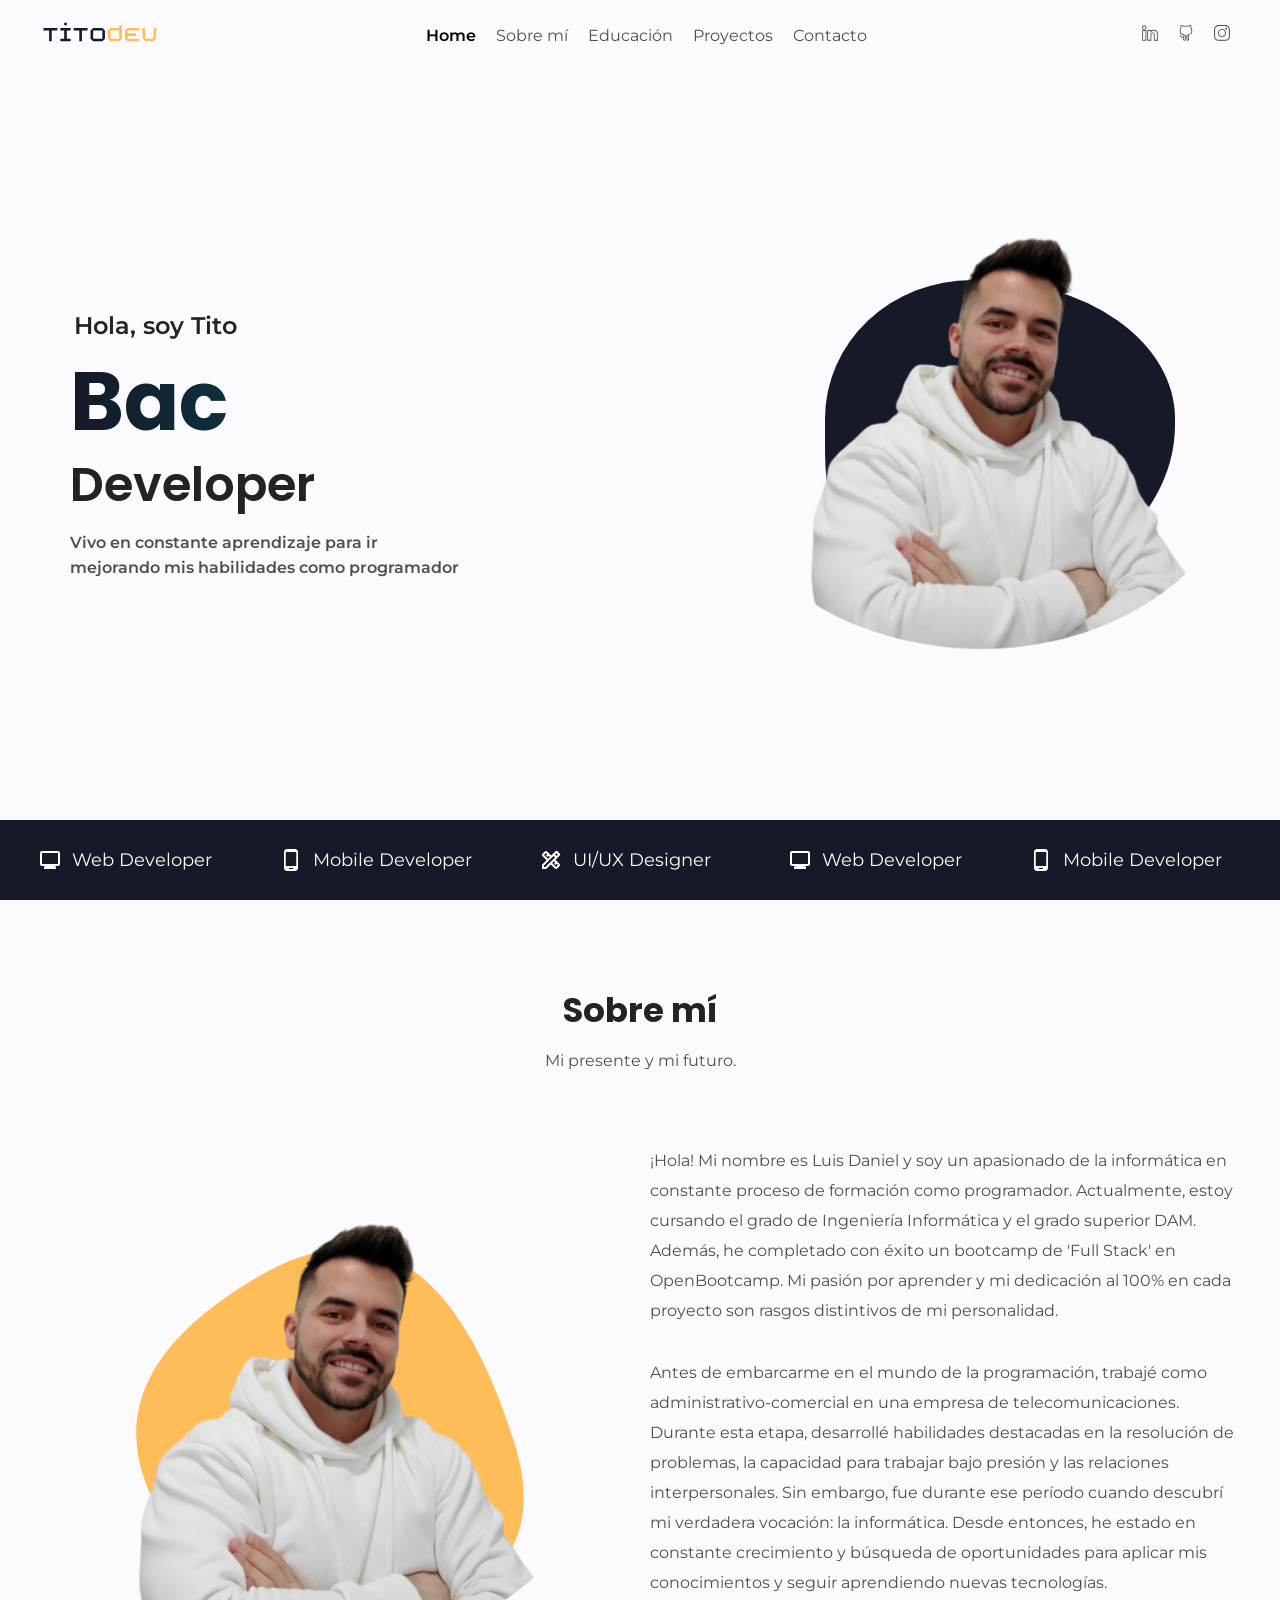
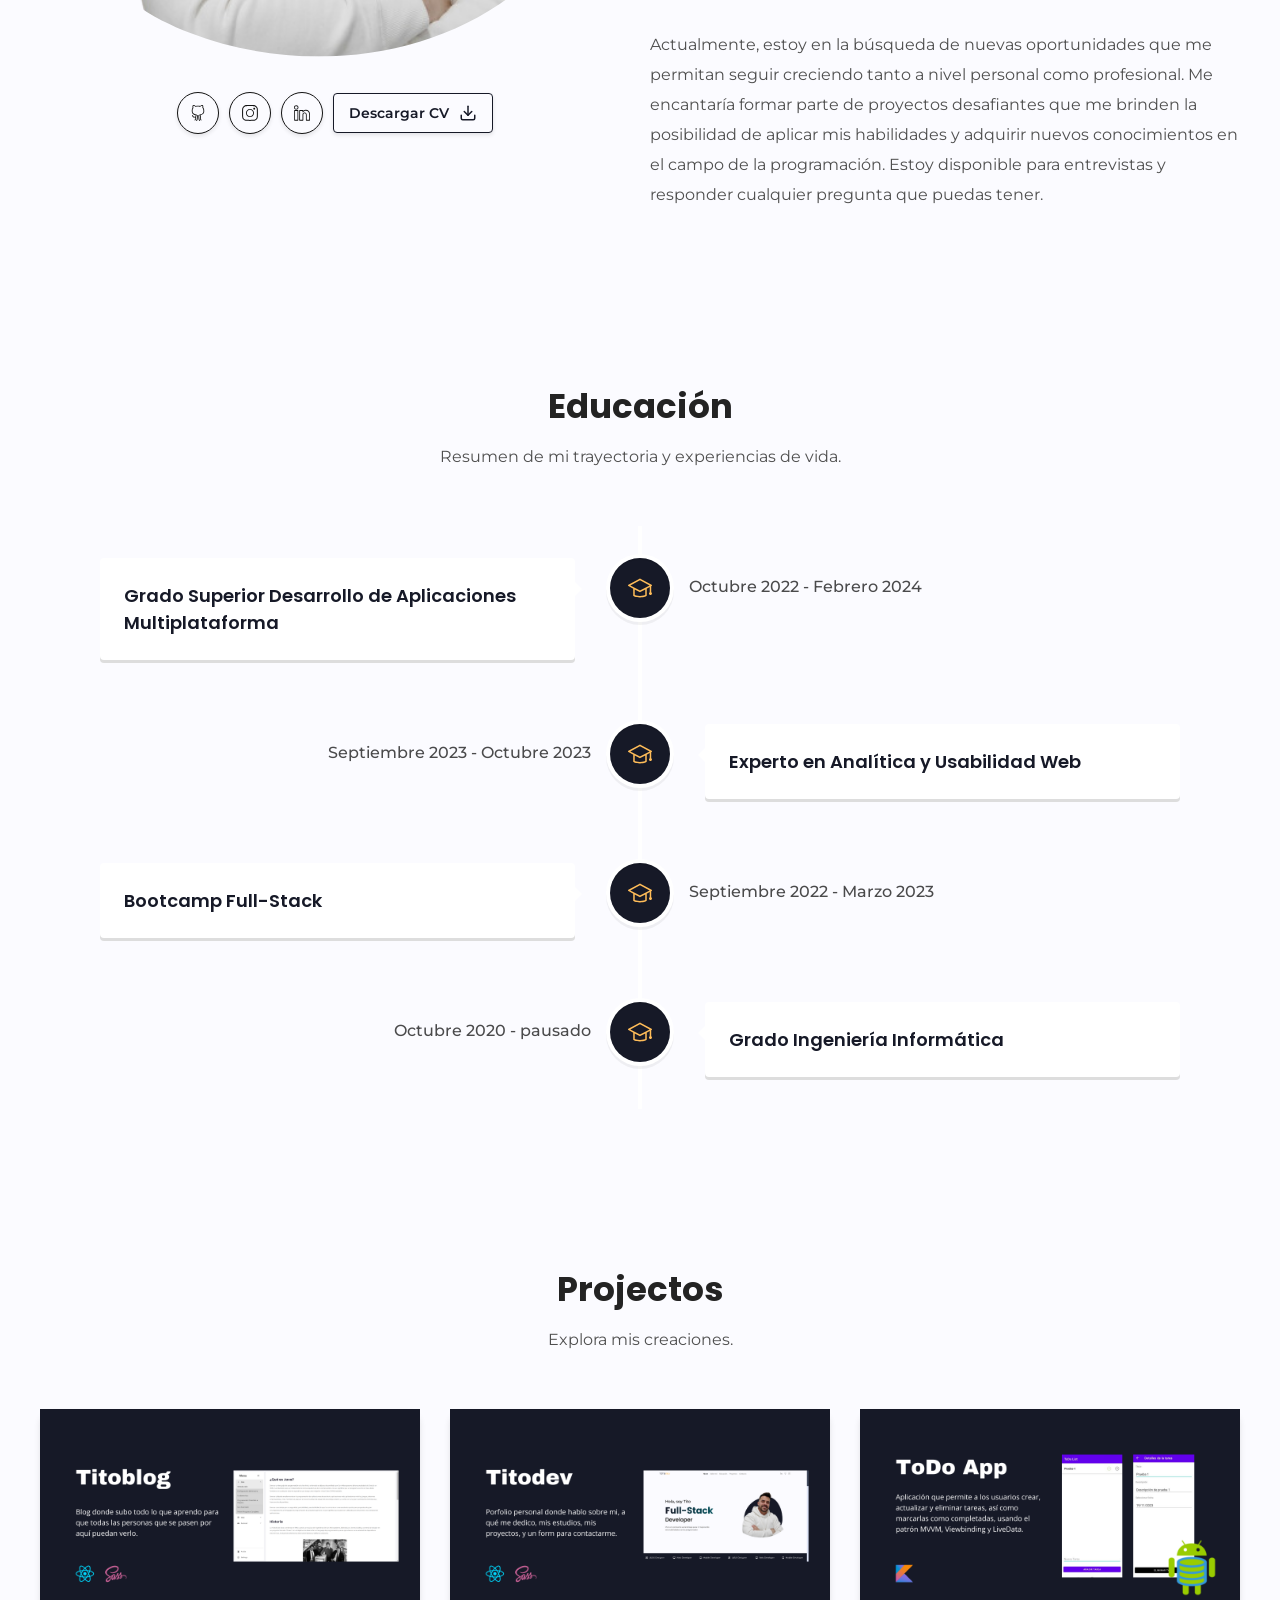
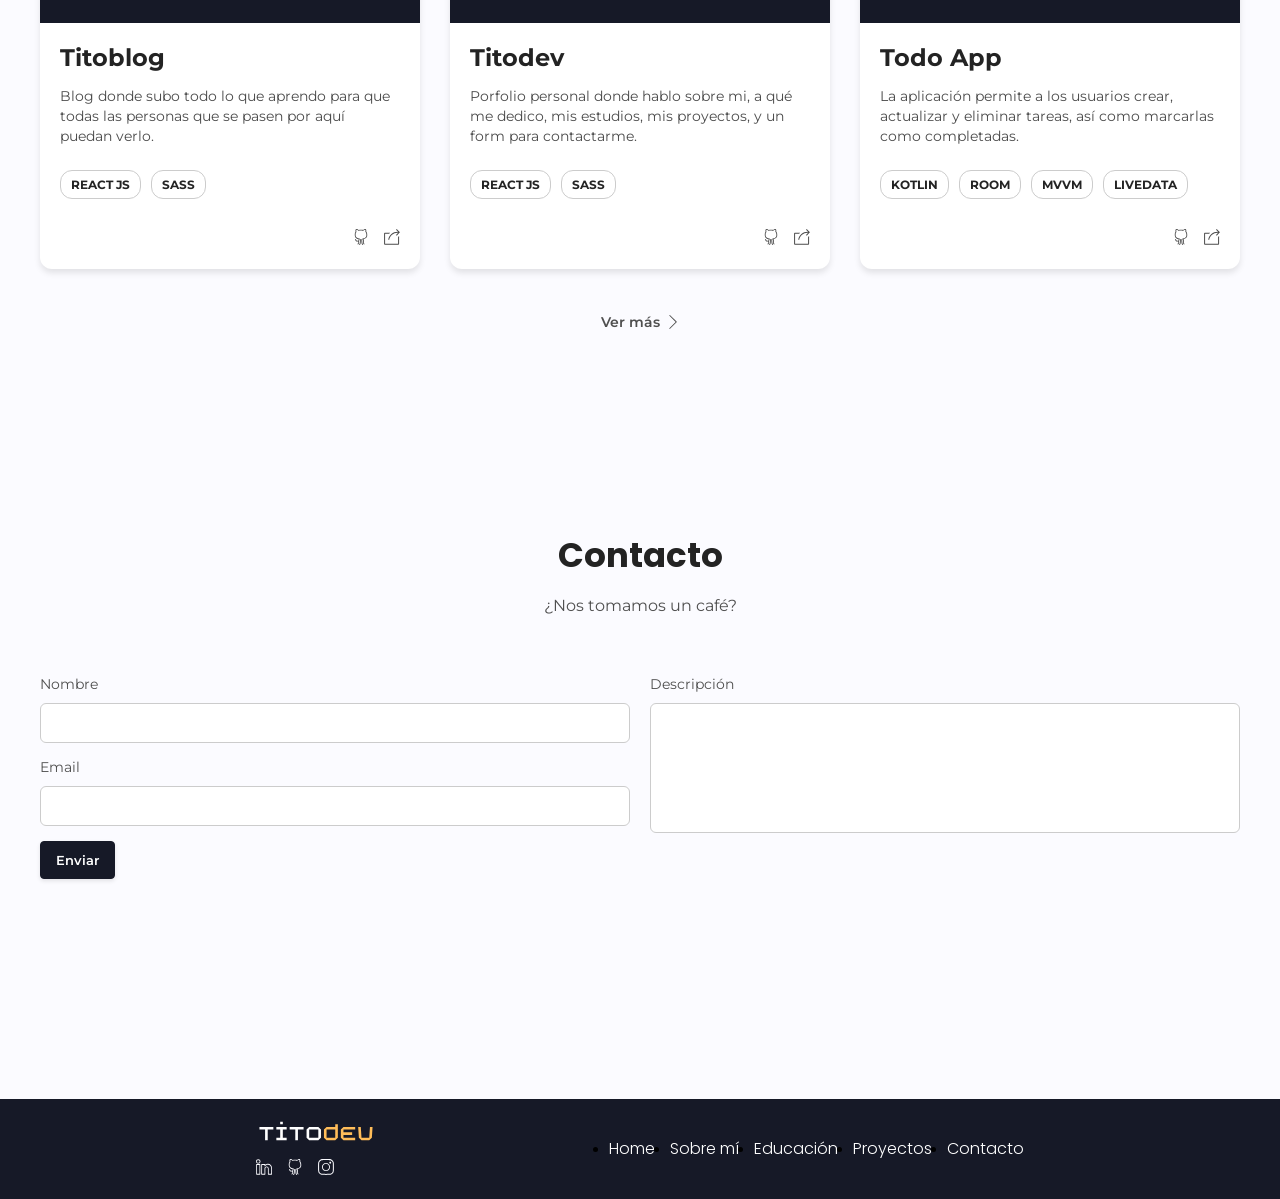
==== commit c2a76756: "Updates" ====
--- a/index.html
+++ b/index.html
@@ -1 +1 @@
-<!doctype html><html lang="en"><head><meta charset="utf-8"/><link rel="icon" href="/favicon.png"/><meta name="viewport" content="width=device-width,initial-scale=1"/><meta name="theme-color" content="#000000"/><meta name="Full-Stack Developer" content="Titodev"/><link rel="apple-touch-icon" href="/logo192.png"/><link rel="manifest" href="/manifest.json"/><title>TITODEV - Full Stack Developer</title><script defer="defer" src="/static/js/main.fc3f8f53.js"></script><link href="/static/css/main.5696438d.css" rel="stylesheet"></head><body><noscript>You need to enable JavaScript to run this app.</noscript><div id="root"></div></body></html>+<!doctype html><html lang="en"><head><meta charset="utf-8"/><link rel="icon" href="/favicon.png"/><meta name="viewport" content="width=device-width,initial-scale=1"/><meta name="theme-color" content="#000000"/><meta name="Full-Stack Developer" content="Titodev"/><link rel="apple-touch-icon" href="/logo192.png"/><link rel="manifest" href="/manifest.json"/><title>TITODEV - Full Stack Developer</title><script defer="defer" src="/static/js/main.1894a9d3.js"></script><link href="/static/css/main.6014026e.css" rel="stylesheet"></head><body><noscript>You need to enable JavaScript to run this app.</noscript><div id="root"></div></body></html>
--- a/static/css/main.6014026e.css
+++ b/static/css/main.6014026e.css
@@ -0,0 +1,2 @@
+@import url(https://fonts.googleapis.com/css2?family=Montserrat:wght@100;200;300;400;500;600;700;800;900&family=Poppins:wght@100;200;300;400;500;600;700;800;900&display=swap);nav{align-items:center;background-color:#fbfbff;display:flex;height:70px;justify-content:center;left:0;position:fixed;right:0;top:0;z-index:999}nav,nav.scrolled{transition:box-shadow .3s linear}nav.scrolled{box-shadow:0 2px 4px rgba(0,0,0,.102)}nav .nav-container{align-items:center;display:flex;height:70px;justify-content:space-between;max-width:1200px;padding:0 20px;width:100%}nav .nav-container .nav-logo,nav .nav-container .nav-logo img{height:30px}nav .nav-container .menu-toggle{cursor:pointer;display:none;height:20px;position:relative;transition:-webkit-transform .5s ease-in-out ease-in-out;transition:transform .5s ease-in-out ease-in-out;transition:transform .5s ease-in-out ease-in-out,-webkit-transform .5s ease-in-out ease-in-out;width:20px}nav .nav-container .menu-toggle:hover{color:#999}nav .nav-container .menu-toggle span,nav .nav-container .menu-toggle span:after,nav .nav-container .menu-toggle span:before{background:#999;border-radius:3px;display:block;height:2px;position:absolute;right:0;transition:-webkit-transform .3s ease-in-out ease-in-out;transition:transform .3s ease-in-out ease-in-out;transition:transform .3s ease-in-out ease-in-out,-webkit-transform .3s ease-in-out ease-in-out;width:20px}nav .nav-container .menu-toggle span:after,nav .nav-container .menu-toggle span:before{content:""}nav .nav-container .menu-toggle span:after{top:-16px}nav .nav-container .menu-toggle span:before{top:-8px}nav .nav-container .menu-toggle span{top:16px}nav .nav-container .menu-toggle.open span:after{top:-13px;-webkit-transform:rotate(45deg);transform:rotate(45deg)}nav .nav-container .menu-toggle.open span:before{top:-13px;-webkit-transform:rotate(-45deg);transform:rotate(-45deg)}nav .nav-container .nav-items{display:flex;padding:0}nav .nav-container .nav-items .active a,nav .nav-container .nav-items .active a .nav-items-icon{color:#000;font-weight:600}nav .nav-container .nav-items li{align-items:center;color:#4b4b4b;cursor:pointer;display:flex;flex-direction:column;font-family:Montserrat,sans-serif;gap:10px;justify-content:center;list-style:none;margin:0 10px}nav .nav-container .nav-items li a{color:#4f4f4f;font-weight:400;text-decoration:none;transition:color .3s ease-in-out}nav .nav-container .nav-items li .nav-items-icon{color:#4f4f4f;display:none}nav .nav-container .nav-social-icons{display:flex;padding:0}nav .nav-container .nav-social-icons li{align-items:center;justify-content:center;list-style:none;text-align:center}nav .nav-container .nav-social-icons li a{color:#4f4f4f;margin:0 10px;transition:color .3s ease-in-out}nav .nav-container .nav-social-icons li a:hover{color:#4b4b4b}@media(max-width:768px){nav .nav-container{padding:0}nav .nav-container .nav-logo{margin-left:20px}nav .nav-container .nav-items{display:none}nav .nav-container .nav-items.open{background-color:#fbfbff;border-bottom:1px solid #161927;border-radius:0 0 12px 12px;display:flex;justify-content:space-evenly;margin:0;padding:15px 0;position:absolute;top:69px;width:100%}nav .nav-container .nav-items.open li a{align-items:center;display:flex;flex-direction:column;gap:10px;justify-content:center}nav .nav-container .nav-items.open .nav-items-icon{display:flex}nav .nav-container .menu-toggle{display:block;margin-right:20px}nav .nav-container .nav-social-icons{display:none}nav .nav-container .section-home{flex-direction:column-reverse}}@media screen and (max-width:480px){nav .nav-container .nav-items.open{grid-gap:20px;display:grid;grid-template-columns:repeat(auto-fill,minmax(100px,1fr))}}footer{align-items:center;background-color:#161927;display:flex;flex-direction:column;justify-content:center}footer .footer-container{display:flex;height:100%;justify-content:space-between;max-width:768px;padding:20px;width:calc(100% - 40px)}footer .footer-container .footer-left{display:flex;flex-direction:column;gap:10px}footer .footer-container .footer-left .footer-logo{cursor:pointer;height:30px}footer .footer-container .footer-left .footer-social-icons{display:flex;gap:15px;margin:0;padding:0}footer .footer-container .footer-left .footer-social-icons li{list-style:none}footer .footer-container .footer-left .footer-social-icons li a{color:#fbfbff;transition:color .3s linear}footer .footer-container .footer-left .footer-social-icons li a:hover{color:#ffbd59}footer .footer-container .footer-right{align-items:center;display:flex;justify-content:center}footer .footer-container .footer-right .footer-nav{cursor:pointer;display:flex;gap:15px;justify-content:center;margin:0}footer .footer-container .footer-right .footer-nav a{color:#fff;font-family:Poppins,sans-serif;font-size:16px;font-weight:300;list-style:none;text-decoration:none}@media screen and (max-width:768px){footer .footer-container .footer-right .footer-nav{cursor:none;flex-direction:column}}.project-card{background-color:#fff;border-radius:12px;box-shadow:0 4px 6px rgba(0,0,0,.102);display:flex;flex-direction:column;transition:box-shadow .3s,-webkit-transform .3s;transition:transform .3s,box-shadow .3s;transition:transform .3s,box-shadow .3s,-webkit-transform .3s}.project-card:hover{box-shadow:0 10px 15px rgba(0,0,0,.102);-webkit-transform:translateY(-5px);transform:translateY(-5px)}.project-card .card-img{object-fit:contain}@media(max-width:1024px){.project-card .card-img{width:100%}}.project-card .card-container{padding:20px}.project-card .card-container .card-title{color:#232323;font-family:Montserrat,sans-serif;font-size:24px;margin:0}.project-card .card-container .card-description{color:#4b4b4b;font-family:Montserrat,sans-serif;font-size:14px;line-height:20px}.project-card .card-container .card-icons{display:flex;flex-wrap:wrap;gap:10px}.project-card .card-container .card-icons .card-chip{border:1px solid #ccc;border-radius:12px;margin:10px 0;width:-webkit-fit-content;width:-moz-fit-content;width:fit-content}.project-card .card-container .card-icons .card-chip p{color:#232323;font-family:Montserrat,sans-serif;font-size:12px;font-weight:700;margin:0;padding:6px 10px}.project-card .card-container .card-links{align-items:center;display:flex;gap:15px;justify-content:right;margin-top:20px}.project-card .card-container .card-links a{color:#4b4b4b;transition:color .3s linear}.project-card .card-container .card-links a:hover{color:#4f4f4f}section .projects{flex-direction:column;justify-content:center}section .projects .projects-container{grid-gap:30px;display:grid;grid-template-columns:repeat(auto-fill,minmax(300px,1fr));width:100%}@media screen and (max-width:768px){section .projects .projects-container{grid-template-columns:1fr;padding:0}}section .projects .projects-more{align-items:flex-end;display:flex;justify-content:center;padding:30px;text-align:right;width:calc(100% - 60px)}section .projects .projects-more p{align-items:center;color:#4f4f4f;cursor:pointer;display:flex;font-size:14px;font-weight:600;gap:6px;transition:color .3s linear}section .projects .projects-more p:hover{color:#000}section .projects .projects-more p:hover .arrow{-webkit-transform:translateX(5px);transform:translateX(5px);transition:-webkit-transform .3s linear;transition:transform .3s linear;transition:transform .3s linear,-webkit-transform .3s linear}section{background-color:#fbfbff;flex-direction:column;margin:0;top:70px}section .home{display:flex;height:calc(100vh - 290px);justify-content:space-between;margin-top:70px;min-height:300px}@media(max-width:1024px){section .home{flex-direction:column-reverse;gap:50px;height:auto}}section .home .home-header{display:flex;flex-direction:column;padding-left:30px}@media(max-width:1024px){section .home .home-header{padding-left:0}}section .home .home-header .header-name{color:#232323;font-size:24px;font-weight:600;margin:0;padding-left:4px}@media(max-width:1024px){section .home .home-header .header-name{font-size:24px}}section .home .home-header .header-title{-webkit-text-fill-color:transparent;background:linear-gradient(90deg,#161927,#00505c);background-clip:initial;-webkit-background-clip:text;height:110px;margin-bottom:20px;margin-top:0;padding:0;white-space:nowrap}@media(max-width:1024px){section .home .home-header .header-title{margin-bottom:10px}}@media(max-width:768px){section .home .home-header .header-title{height:80px}}@media(max-width:480px){section .home .home-header .header-title{height:80px;margin-bottom:10px}}section .home .home-header .header-subtitle{color:#232323;font-weight:600;line-height:30px;margin-bottom:30px;margin-top:0}section .home .home-header .header-description{color:#4f4f4f;font-weight:600;line-height:25px;margin:0;max-width:400px}section .home .home-photo{align-items:center;display:flex;height:100%;justify-content:center;width:40%}@media(max-width:1024px){section .home .home-photo{width:100%}}section .home .home-photo .my-photo{max-width:380px;min-height:200px;object-fit:contain;position:absolute;z-index:1}@media(max-width:1024px){section .home .home-photo .my-photo{max-width:-webkit-fit-content;max-width:-moz-fit-content;max-width:fit-content;position:relative;width:100%}}section .home .home-photo .blob{-webkit-animation:morph 3.75s linear infinite;animation:morph 3.75s linear infinite;background-color:#161927;background-position:50%;background-size:cover;border-radius:42% 56% 72% 28%/42% 42% 56% 48%;height:100%;max-height:330px;max-width:350px;min-height:330px;overflow:hidden;position:absolute;width:100%}@media(max-width:1024px){section .home .home-photo .blob{max-height:450px;max-width:450px;min-height:auto}}@media(max-width:480px){section .home .home-photo .blob{max-height:350px;max-width:350px;min-height:auto}}@-webkit-keyframes morph{0%,to{border-radius:42% 56% 72% 28%/42% 42% 56% 48%}33%{border-radius:72% 28% 48% 48%/28% 28% 72% 72%}66%{border-radius:100% 56% 56% 100%/100% 100% 56% 56%}}@keyframes morph{0%,to{border-radius:42% 56% 72% 28%/42% 42% 56% 48%}33%{border-radius:72% 28% 48% 48%/28% 28% 72% 72%}66%{border-radius:100% 56% 56% 100%/100% 100% 56% 56%}}.slider{background-color:#161927;height:auto;margin:auto;overflow:hidden;padding:10px 0;width:100%}.slider .slide-track{animation:scroll 30s linear infinite;-webkit-animation:scroll 40s linear infinite;display:flex;width:3000px}.slider .slide-track .slide{width:250px}.slider .slide-track .slide p{align-items:center;color:#fff;display:flex;font-family:Montserrat,sans-serif;font-size:18px;font-weight:400;gap:10px;justify-content:center;text-align:center}@media screen and (max-width:480px){.slider{align-items:center;display:flex;height:40px;justify-content:center}}@-webkit-keyframes scroll{0%{-webkit-transform:translateX(0);transform:translateX(0)}to{-webkit-transform:translateX(-1500px);transform:translateX(-1500px)}}@keyframes scroll{0%{-webkit-transform:translateX(0);transform:translateX(0)}to{-webkit-transform:translateX(-1500px);transform:translateX(-1500px)}}.about{flex-direction:column;width:100%}.about .about-container{display:flex;gap:20px}.about .about-container .about-photo{align-items:center;display:flex;flex-direction:column;gap:30px;justify-content:center;text-align:center}.about .about-container .about-photo .photo{max-width:400px;width:calc(100% - 40px)}.about .about-container .about-photo .about-social{align-items:center;display:flex;gap:10px}.about .about-container .about-photo .about-social .social-icons{align-items:center;background-color:#fbfbff;border:1px solid #131313;border-radius:50%;box-shadow:0 2px 4px rgba(0,0,0,.102);color:#131313;cursor:pointer;display:flex;height:40px;justify-content:center;transition:box-shadow .3s,-webkit-transform .3s;transition:transform .3s,box-shadow .3s;transition:transform .3s,box-shadow .3s,-webkit-transform .3s;width:40px}.about .about-container .about-photo .about-social .social-icons:hover{box-shadow:0 4px 6px rgba(0,0,0,.102);-webkit-transform:translateY(-5px);transform:translateY(-5px)}.about .about-container .about-photo .about-social .btn-cv{align-items:center;background-color:#fbfbff;border:1px solid #161927;border-radius:4px;box-shadow:0 2px 4px rgba(0,0,0,.102);cursor:pointer;display:flex;font-family:Montserrat,sans-serif;font-weight:600;gap:10px;padding:10px 15px;transition:box-shadow .3s,-webkit-transform .3s;transition:transform .3s,box-shadow .3s;transition:transform .3s,box-shadow .3s,-webkit-transform .3s}.about .about-container .about-photo .about-social .btn-cv a{color:#161927!important;font-size:14px;text-decoration:none}.about .about-container .about-photo .about-social .btn-cv:hover{box-shadow:0 4px 6px rgba(0,0,0,.102);-webkit-transform:translateY(-5px);transform:translateY(-5px)}.about .about-container .about-desc{align-items:center;display:flex;flex-direction:column;justify-content:center}.about .about-container .about-desc p{color:#4f4f4f;line-height:30px}@media screen and (max-width:1024px){.about .about-container{display:flex;flex-direction:column}}.vertical-timeline *{-webkit-box-sizing:border-box;box-sizing:border-box}.vertical-timeline{margin:0 auto;max-width:1170px;padding:2em 0;position:relative;width:95%}.vertical-timeline:after{clear:both;content:"";display:table}.vertical-timeline:before{background:var(--line-color);content:"";height:100%;left:18px;position:absolute;top:0;width:4px}.vertical-timeline.vertical-timeline--one-column-right:before{left:auto;right:18px}@media only screen and (min-width:1170px){.vertical-timeline.vertical-timeline--two-columns{width:90%}.vertical-timeline.vertical-timeline--two-columns:before{left:50%;margin-left:-2px}}.vertical-timeline-element{margin:2em 0;position:relative}.vertical-timeline-element>div{min-height:1px}.vertical-timeline-element:after{clear:both;content:"";display:table}.vertical-timeline-element:first-child{margin-top:0}.vertical-timeline-element:last-child{margin-bottom:0}@media only screen and (min-width:1170px){.vertical-timeline-element{margin:4em 0}.vertical-timeline-element:first-child{margin-top:0}.vertical-timeline-element:last-child{margin-bottom:0}}.vertical-timeline-element-icon{border-radius:50%;-webkit-box-shadow:0 0 0 4px #fff,inset 0 2px 0 rgba(0,0,0,.08),0 3px 0 4px rgba(0,0,0,.05);box-shadow:0 0 0 4px #fff,inset 0 2px 0 rgba(0,0,0,.08),0 3px 0 4px rgba(0,0,0,.05);height:40px;left:0;position:absolute;top:0;width:40px}.vertical-timeline--one-column-right .vertical-timeline-element-icon{left:auto;right:0}.vertical-timeline-element-icon svg{display:block;height:24px;left:50%;margin-left:-12px;margin-top:-12px;position:relative;top:50%;width:24px}@media only screen and (min-width:1170px){.vertical-timeline--two-columns .vertical-timeline-element-icon{height:60px;left:50%;margin-left:-30px;width:60px}}.vertical-timeline-element-icon{-webkit-backface-visibility:hidden;-webkit-transform:translateZ(0)}.vertical-timeline--animate .vertical-timeline-element-icon.is-hidden{visibility:hidden}.vertical-timeline--animate .vertical-timeline-element-icon.bounce-in{-webkit-animation:cd-bounce-1 .6s;animation:cd-bounce-1 .6s;visibility:visible}@-webkit-keyframes cd-bounce-1{0%{opacity:0;-webkit-transform:scale(.5)}60%{opacity:1;-webkit-transform:scale(1.2)}to{-webkit-transform:scale(1)}}@keyframes cd-bounce-1{0%{opacity:0;-webkit-transform:scale(.5);transform:scale(.5)}60%{opacity:1;-webkit-transform:scale(1.2);transform:scale(1.2)}to{-webkit-transform:scale(1);transform:scale(1)}}.vertical-timeline-element-content{background:#fff;border-radius:.25em;-webkit-box-shadow:0 3px 0 #ddd;box-shadow:0 3px 0 #ddd;margin-left:60px;padding:1em;position:relative}.vertical-timeline--one-column-right .vertical-timeline-element-content{margin-left:0;margin-right:60px}.vertical-timeline-element--no-children .vertical-timeline-element-content{background:0 0;-webkit-box-shadow:none;box-shadow:none}.vertical-timeline-element-content:after{clear:both;content:"";display:table}.vertical-timeline-element-content h2{color:#303e49}.vertical-timeline-element-content .vertical-timeline-element-date,.vertical-timeline-element-content p{font-size:13px;font-size:.8125rem;font-weight:500}.vertical-timeline-element-content .vertical-timeline-element-date{display:inline-block}.vertical-timeline-element-content p{line-height:1.6;margin:1em 0 0}.vertical-timeline-element-subtitle,.vertical-timeline-element-title{margin:0}.vertical-timeline-element-content .vertical-timeline-element-date{float:left;opacity:.7;padding:.8em 0}.vertical-timeline-element-content-arrow{border:7px solid transparent;border-right-color:#fff;content:"";height:0;position:absolute;right:100%;top:16px;width:0}.vertical-timeline--one-column-right .vertical-timeline-element-content-arrow{border:7px solid transparent;border-left-color:#fff;content:"";height:0;left:100%;position:absolute;right:auto;top:16px;width:0}.vertical-timeline--one-column-right .vertical-timeline-element-content:before{border-left:7px solid #fff;border-right:initial;left:100%}.vertical-timeline-element--no-children .vertical-timeline-element-content-arrow,.vertical-timeline-element--no-children .vertical-timeline-element-content:before{display:none}@media only screen and (min-width:768px){.vertical-timeline-element-content h2{font-size:20px;font-size:1.25rem}.vertical-timeline-element-content p{font-size:16px;font-size:1rem}.vertical-timeline-element-content .vertical-timeline-element-date{font-size:14px;font-size:.875rem}}@media only screen and (min-width:1170px){.vertical-timeline--two-columns .vertical-timeline-element-content{margin-left:0;padding:1.5em;width:44%}.vertical-timeline--two-columns .vertical-timeline-element-content-arrow{left:100%;top:24px;-webkit-transform:rotate(180deg);transform:rotate(180deg)}.vertical-timeline--two-columns .vertical-timeline-element-content .vertical-timeline-element-date{font-size:16px;font-size:1rem;left:124%;position:absolute;top:6px;width:100%}.vertical-timeline--two-columns .vertical-timeline-element.vertical-timeline-element--right .vertical-timeline-element-content,.vertical-timeline--two-columns .vertical-timeline-element:nth-child(2n):not(.vertical-timeline-element--left) .vertical-timeline-element-content{float:right}.vertical-timeline--two-columns .vertical-timeline-element.vertical-timeline-element--right .vertical-timeline-element-content-arrow,.vertical-timeline--two-columns .vertical-timeline-element:nth-child(2n):not(.vertical-timeline-element--left) .vertical-timeline-element-content-arrow{left:auto;right:100%;top:24px;-webkit-transform:rotate(0);transform:rotate(0)}.vertical-timeline--one-column-right .vertical-timeline-element.vertical-timeline-element--right .vertical-timeline-element-content-arrow,.vertical-timeline--one-column-right .vertical-timeline-element:nth-child(2n):not(.vertical-timeline-element--left) .vertical-timeline-element-content-arrow{left:100%;right:auto;top:24px;-webkit-transform:rotate(0);transform:rotate(0)}.vertical-timeline--two-columns .vertical-timeline-element.vertical-timeline-element--right .vertical-timeline-element-content .vertical-timeline-element-date,.vertical-timeline--two-columns .vertical-timeline-element:nth-child(2n):not(.vertical-timeline-element--left) .vertical-timeline-element-content .vertical-timeline-element-date{left:auto;right:124%;text-align:right}}.vertical-timeline--animate .vertical-timeline-element-content.is-hidden{visibility:hidden}.vertical-timeline--animate .vertical-timeline-element-content.bounce-in{-webkit-animation:cd-bounce-2 .6s;animation:cd-bounce-2 .6s;visibility:visible}@media only screen and (min-width:1170px){.vertical-timeline--two-columns.vertical-timeline--animate .vertical-timeline-element.vertical-timeline-element--right .vertical-timeline-element-content.bounce-in,.vertical-timeline--two-columns.vertical-timeline--animate .vertical-timeline-element:nth-child(2n):not(.vertical-timeline-element--left) .vertical-timeline-element-content.bounce-in{-webkit-animation:cd-bounce-2-inverse .6s;animation:cd-bounce-2-inverse .6s}}@media only screen and (max-width:1169px){.vertical-timeline--animate .vertical-timeline-element-content.bounce-in{-webkit-animation:cd-bounce-2-inverse .6s;animation:cd-bounce-2-inverse .6s;visibility:visible}}@-webkit-keyframes cd-bounce-2{0%{opacity:0;-webkit-transform:translateX(-100px)}60%{opacity:1;-webkit-transform:translateX(20px)}to{-webkit-transform:translateX(0)}}@keyframes cd-bounce-2{0%{opacity:0;-webkit-transform:translateX(-100px);transform:translateX(-100px)}60%{opacity:1;-webkit-transform:translateX(20px);transform:translateX(20px)}to{-webkit-transform:translateX(0);transform:translateX(0)}}@-webkit-keyframes cd-bounce-2-inverse{0%{opacity:0;-webkit-transform:translateX(100px)}60%{opacity:1;-webkit-transform:translateX(-20px)}to{-webkit-transform:translateX(0)}}@keyframes cd-bounce-2-inverse{0%{opacity:0;-webkit-transform:translateX(100px);transform:translateX(100px)}60%{opacity:1;-webkit-transform:translateX(-20px);transform:translateX(-20px)}to{-webkit-transform:translateX(0);transform:translateX(0)}}section .experience{flex-direction:column}section .experience .experience-date{font-family:Montserrat,sans-serif}section .experience .experience-title{color:#161927;font-family:600;font-weight:600;margin-bottom:0;margin-top:0}section .contact{flex-direction:column}section .contact .section-container{align-items:center;display:flex;gap:30px;justify-content:center;margin-bottom:150px;width:100%}section .contact .section-container .contact-form{width:100%}section .contact .section-container .contact-form form{display:flex;flex-direction:column}section .contact .section-container .contact-form form .container-contact{display:flex;gap:20px}@media(max-width:768px){section .contact .section-container .contact-form form .container-contact{gap:0}}section .contact .section-container .contact-form form .container-contact .contact-left{display:flex;flex-direction:column;width:50%}section .contact .section-container .contact-form form .container-contact .contact-left label{color:#4f4f4f;font-family:Montserrat,sans-serif;font-size:14px;margin-bottom:10px}section .contact .section-container .contact-form form .container-contact .contact-left input{border:1px solid #ccc;border-radius:6px;font-family:Montserrat,sans-serif;font-size:14px;margin-bottom:15px;padding:10px}section .contact .section-container .contact-form form .container-contact .contact-right{display:flex;flex-direction:column;width:50%}section .contact .section-container .contact-form form .container-contact .contact-right label{color:#4f4f4f;font-family:Montserrat,sans-serif;font-size:14px;margin-bottom:10px}section .contact .section-container .contact-form form .container-contact .contact-right textarea{border:1px solid #ccc;border-radius:6px;font-family:Montserrat,sans-serif;font-size:14px;padding:10px;resize:none}section .contact .section-container .contact-form form .bt-submit{background-color:#161927;border:1px solid #161927;border-radius:4px;box-shadow:0 2px 4px rgba(0,0,0,.102);color:#fff;cursor:pointer;font-family:Montserrat,sans-serif;font-weight:600;padding:10px 15px;transition:box-shadow .3s,-webkit-transform .3s;transition:transform .3s,box-shadow .3s;transition:transform .3s,box-shadow .3s,-webkit-transform .3s;width:-webkit-fit-content;width:-moz-fit-content;width:fit-content}@media(max-width:1024px){section .contact .section-container .contact-form form .bt-submit{font-size:16px;margin-top:20px}}section .contact .section-container .contact-form form .bt-submit .spinner{-webkit-animation:spin 1s linear infinite;animation:spin 1s linear infinite;border:2px solid transparent;border-radius:50%;border-top-color:#fff;height:16px;margin:0 auto;width:16px}@-webkit-keyframes spin{0%{-webkit-transform:rotate(0deg);transform:rotate(0deg)}to{-webkit-transform:rotate(1turn);transform:rotate(1turn)}}@keyframes spin{0%{-webkit-transform:rotate(0deg);transform:rotate(0deg)}to{-webkit-transform:rotate(1turn);transform:rotate(1turn)}}.enviado-message{background-color:#ffbd59;border-radius:6px;bottom:20px;color:#fff;opacity:1;padding:10px 20px;position:fixed;right:40px;transition:opacity .3s ease-in-out}.enviado-message.show{opacity:1}@media screen and (max-width:768px){section .contact .section-container .contact-form form .container-contact{flex-direction:column}section .contact .section-container .contact-form form .container-contact .contact-left,section .contact .section-container .contact-form form .container-contact .contact-right{width:100%}}body{margin:0;padding:0}body::-webkit-scrollbar{background-color:#e1e8fa;width:15px}body::-webkit-scrollbar-thumb{background-color:#434c60;border-radius:3px}h1{font-family:Poppins,sans-serif;font-size:82px}@media(max-width:768px){h1{font-size:56px}}h2{font-family:Poppins,sans-serif;font-size:56px}@media(max-width:768px){h2{font-size:34px}}h3{font-family:Poppins,sans-serif;font-size:48px}@media(max-width:768px){h3{font-size:34px}}h4{font-family:Montserrat,sans-serif;font-size:34px}h5{font-family:Poppins,sans-serif;font-size:18px}@media(max-width:768px){h5{font-size:16px}}p{font-family:Montserrat,sans-serif;font-size:16px}@media(max-width:768px){p{font-size:16px}}section{justify-content:center;overflow-y:hidden}.container-lg,section{align-items:center;display:flex}.container-lg{max-width:1200px;padding:70px 20px;width:calc(100% - 40px)}@media(max-width:1024px){.container-lg{padding:50px 20px;width:calc(100% - 40px)}}@media(max-width:768px){.container-lg{padding:40px 20px;width:calc(100% - 40px)}}.col-2{width:50%}@media(max-width:1024px){.col-2{width:100%}}.section-header{align-items:center;display:flex;flex-direction:column;justify-content:center;margin-bottom:60px;margin-top:15px;width:100%}.section-header h4{color:#232323;font-family:Poppins,sans-serif;font-size:34px;margin-bottom:15px;margin-top:0}.section-header p{color:#4f4f4f;font-family:Montserrat,sans-serif;font-size:16px;font-weight:400;margin:0;text-align:center}.scroll-to-top-button{bottom:20px;display:none;position:fixed;right:20px}.scroll-to-top-button.visible{display:block;transition:opacity .5s linear}.scroll-to-top-button button{background-color:#ffbd59;border:none;border-radius:8px;color:#fff;cursor:pointer;opacity:.6;padding:15px;transition:opacity .3s ease-in-out}.scroll-to-top-button button:hover{opacity:1}@media(max-width:1024px){.scroll-to-top-button button{cursor:none;opacity:1}}
+/*# sourceMappingURL=main.6014026e.css.map*/
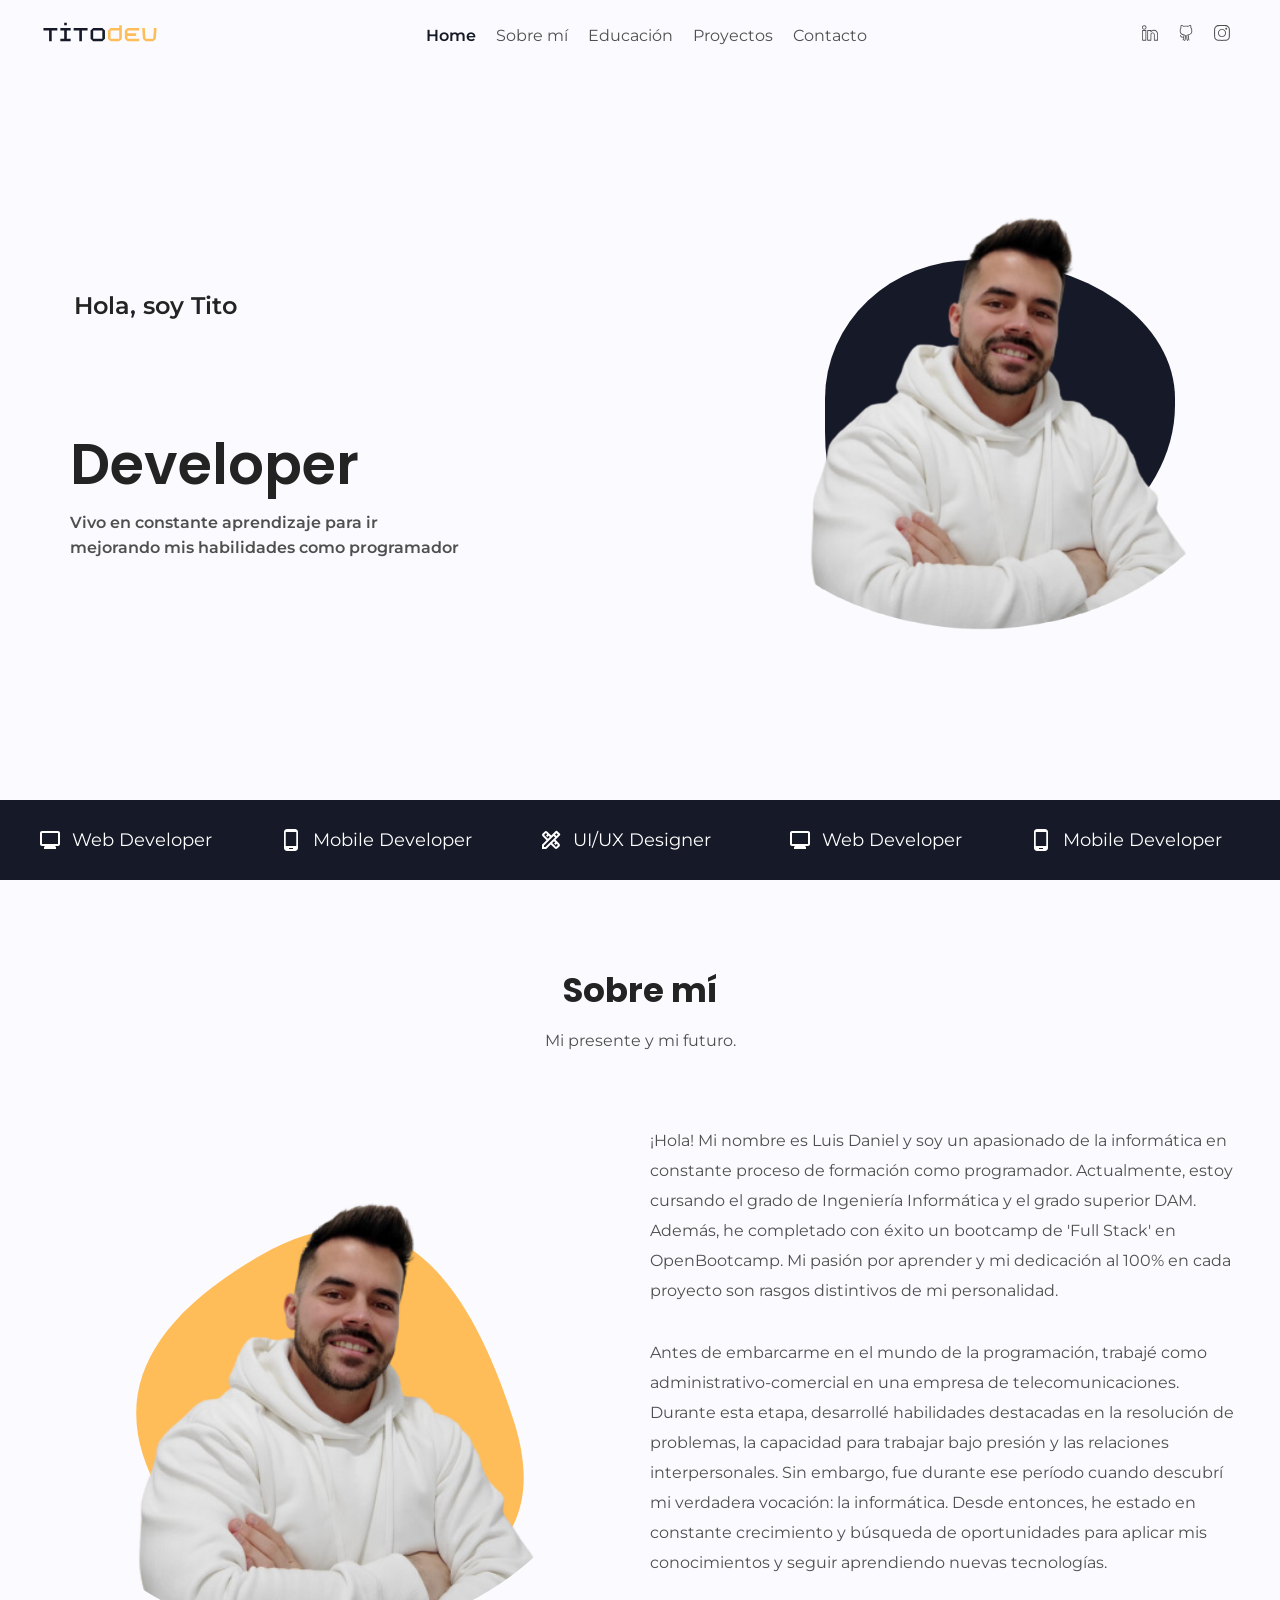
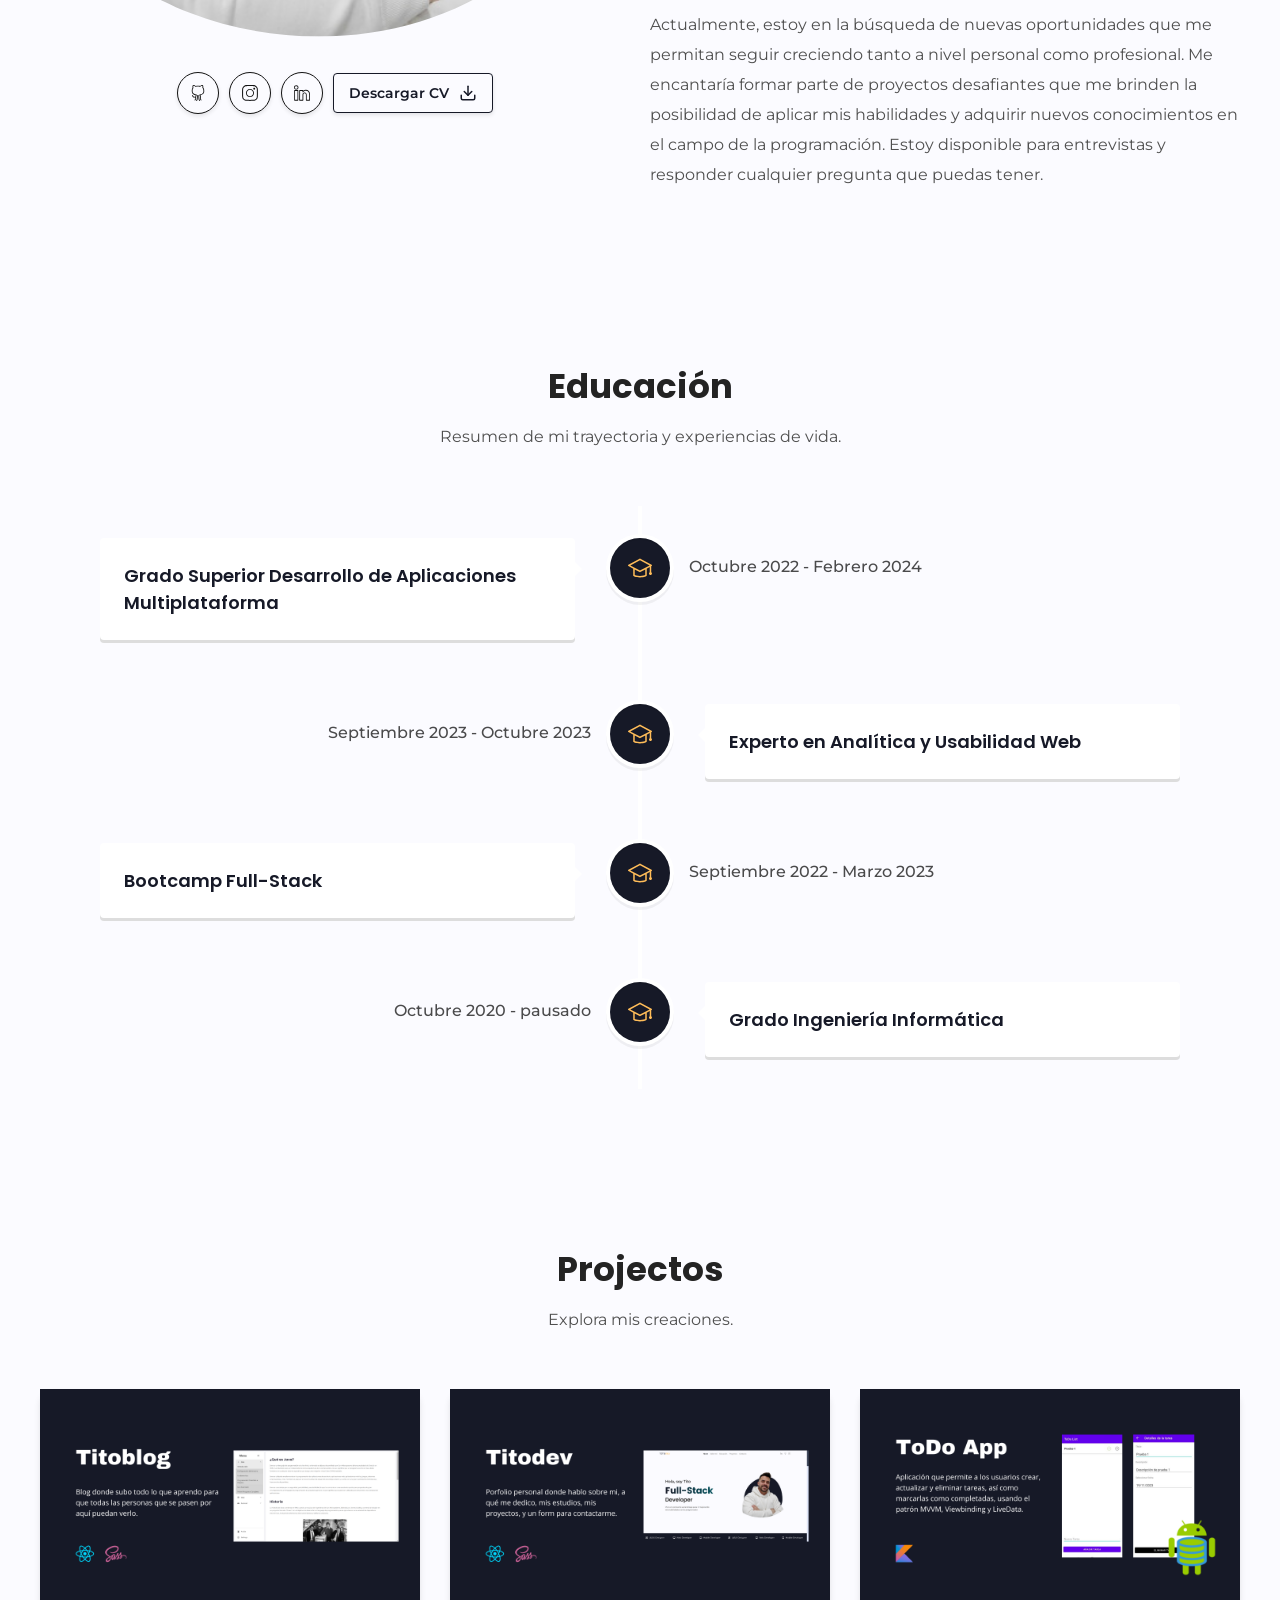
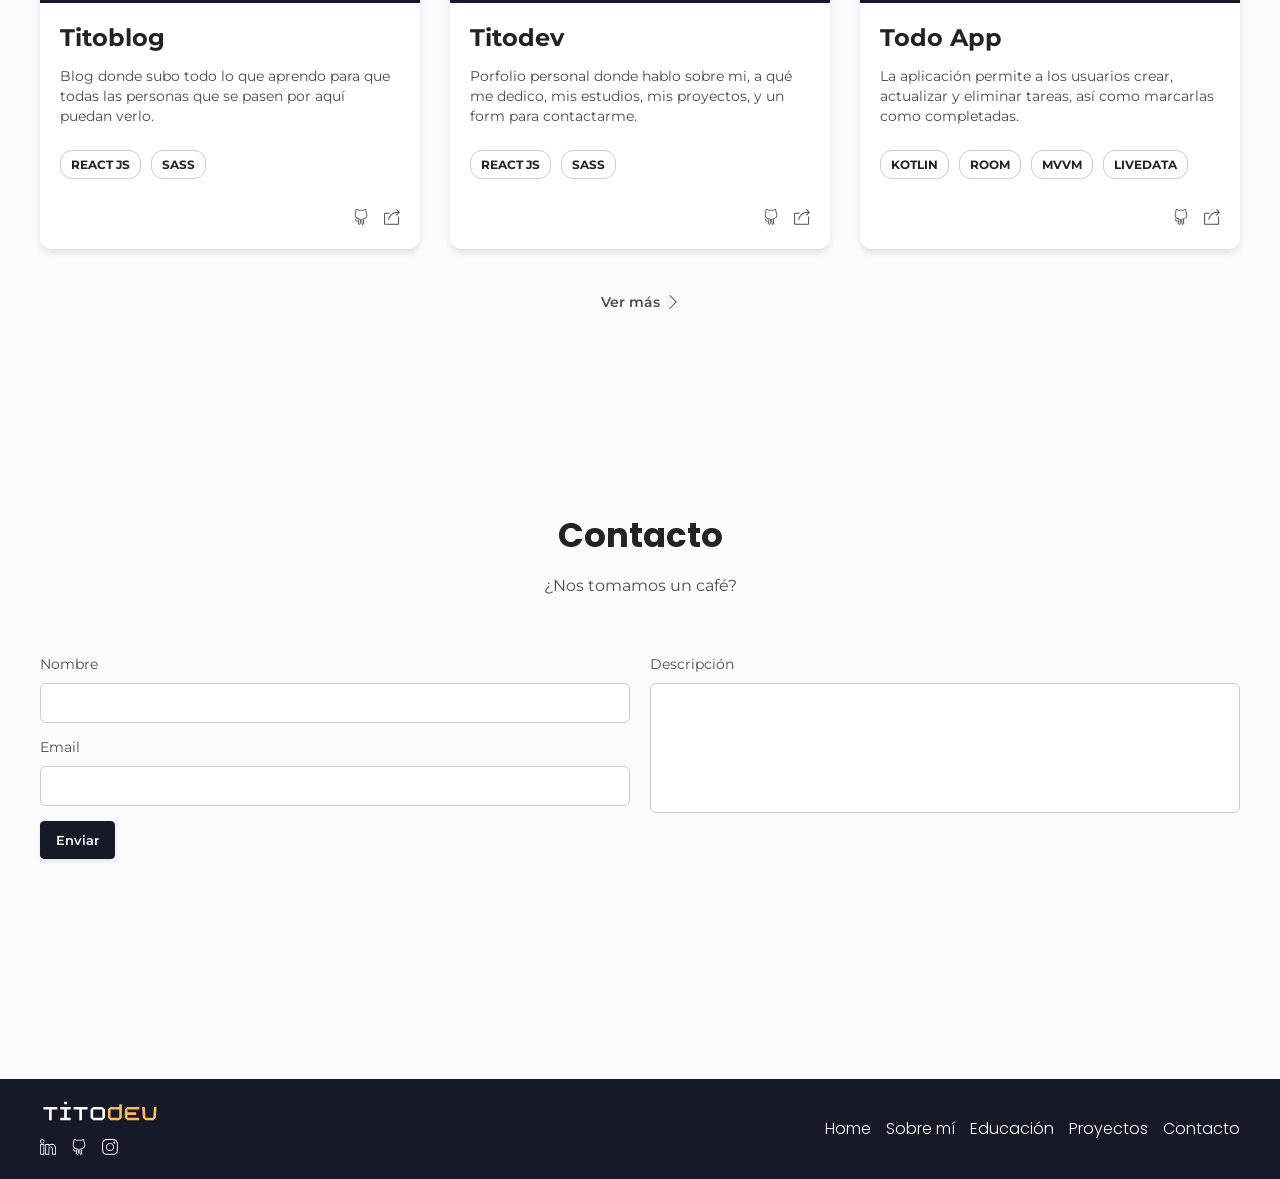
==== commit 50652f7b: "Updates" ====
--- a/index.html
+++ b/index.html
@@ -1 +1 @@
-<!doctype html><html lang="en"><head><meta charset="utf-8"/><link rel="icon" href="/favicon.png"/><meta name="viewport" content="width=device-width,initial-scale=1"/><meta name="theme-color" content="#000000"/><meta name="Full-Stack Developer" content="Titodev"/><link rel="apple-touch-icon" href="/logo192.png"/><link rel="manifest" href="/manifest.json"/><title>TITODEV - Full Stack Developer</title><script defer="defer" src="/static/js/main.1894a9d3.js"></script><link href="/static/css/main.6014026e.css" rel="stylesheet"></head><body><noscript>You need to enable JavaScript to run this app.</noscript><div id="root"></div></body></html>+<!doctype html><html lang="en"><head><meta charset="utf-8"/><link rel="icon" href="/favicon.png"/><meta name="viewport" content="width=device-width,initial-scale=1"/><meta name="theme-color" content="#000000"/><meta name="Full-Stack Developer" content="Titodev"/><link rel="apple-touch-icon" href="/logo192.png"/><link rel="manifest" href="/manifest.json"/><title>TITODEV - Full Stack Developer</title><script defer="defer" src="/static/js/main.3de0b89d.js"></script><link href="/static/css/main.ecec511d.css" rel="stylesheet"></head><body><noscript>You need to enable JavaScript to run this app.</noscript><div id="root"></div></body></html>
--- a/static/css/main.ecec511d.css
+++ b/static/css/main.ecec511d.css
@@ -0,0 +1,2 @@
+@import url(https://fonts.googleapis.com/css2?family=Montserrat:wght@100;200;300;400;500;600;700;800;900&family=Poppins:wght@100;200;300;400;500;600;700;800;900&display=swap);nav{align-items:center;background-color:#fbfbff;display:flex;height:70px;justify-content:center;left:0;position:fixed;right:0;top:0;transition:box-shadow .3s linear;z-index:999}@media(max-width:768px){nav{height:50px}}nav.scrolled{box-shadow:0 2px 4px rgba(0,0,0,.102);transition:box-shadow .3s linear}nav .nav-container{align-items:center;display:flex;height:70px;justify-content:space-between;max-width:1200px;padding:0 20px;width:100%}@media(max-width:768px){nav .nav-container{height:50px}}nav .nav-container .nav-logo,nav .nav-container .nav-logo img{height:30px}nav .nav-container .menu-toggle{cursor:pointer;display:none;height:20px;position:relative;transition:-webkit-transform .5s ease-in-out ease-in-out;transition:transform .5s ease-in-out ease-in-out;transition:transform .5s ease-in-out ease-in-out,-webkit-transform .5s ease-in-out ease-in-out;width:20px}nav .nav-container .menu-toggle:hover{color:#999}nav .nav-container .menu-toggle span,nav .nav-container .menu-toggle span:after,nav .nav-container .menu-toggle span:before{background:#999;border-radius:3px;display:block;height:2px;position:absolute;right:0;transition:-webkit-transform .3s ease-in-out ease-in-out;transition:transform .3s ease-in-out ease-in-out;transition:transform .3s ease-in-out ease-in-out,-webkit-transform .3s ease-in-out ease-in-out;width:20px}nav .nav-container .menu-toggle span:after,nav .nav-container .menu-toggle span:before{content:""}nav .nav-container .menu-toggle span:after{top:-16px}nav .nav-container .menu-toggle span:before{top:-8px}nav .nav-container .menu-toggle span{top:16px}nav .nav-container .menu-toggle.open span:after{top:-13px;-webkit-transform:rotate(45deg);transform:rotate(45deg)}nav .nav-container .menu-toggle.open span:before{top:-13px;-webkit-transform:rotate(-45deg);transform:rotate(-45deg)}nav .nav-container .nav-items{display:flex;padding:0}nav .nav-container .nav-items .active a,nav .nav-container .nav-items .active a .nav-items-icon{color:#161927;font-weight:600}nav .nav-container .nav-items li{align-items:center;color:#4b4b4b;cursor:pointer;display:flex;flex-direction:column;font-family:Montserrat,sans-serif;gap:10px;justify-content:center;list-style:none;margin:0 10px}nav .nav-container .nav-items li a{color:#4f4f4f;font-weight:400;text-decoration:none;transition:color .3s ease-in-out}nav .nav-container .nav-items li .nav-items-icon{color:#4f4f4f;display:none}nav .nav-container .nav-social-icons{display:flex;padding:0}nav .nav-container .nav-social-icons li{align-items:center;justify-content:center;list-style:none;text-align:center}nav .nav-container .nav-social-icons li a{color:#4f4f4f;margin:0 10px;transition:color .3s ease-in-out}nav .nav-container .nav-social-icons li a:hover{color:#4b4b4b}@media(max-width:768px){nav .nav-container{padding:0}nav .nav-container .nav-logo{margin-left:20px}nav .nav-container .nav-items{display:none}nav .nav-container .nav-items.open{background-color:#fbfbff;box-shadow:0 2px 4px rgba(0,0,0,.102);display:flex;justify-content:space-evenly;margin:0;padding:15px 0;position:absolute;top:49px;width:100%}nav .nav-container .nav-items.open li a{align-items:center;display:flex;flex-direction:column;gap:10px;justify-content:center}nav .nav-container .nav-items.open .nav-items-icon{display:flex}nav .nav-container .menu-toggle{display:block;margin-right:20px}nav .nav-container .nav-social-icons{display:none}nav .nav-container .section-home{flex-direction:column-reverse}}@media(max-width:480px){nav .nav-container .nav-items.open{grid-gap:20px;display:grid;grid-template-columns:repeat(auto-fill,minmax(100px,1fr))}}footer{align-items:center;background-color:#161927;display:flex;flex-direction:column;justify-content:center}footer .footer-container{display:flex;height:100%;justify-content:space-between;max-width:1200px;padding:20px;width:calc(100% - 40px)}footer .footer-container .footer-left{display:flex;flex-direction:column;gap:10px}footer .footer-container .footer-left .footer-logo{cursor:pointer;height:30px}footer .footer-container .footer-left .footer-social-icons{display:flex;gap:15px;margin:0;padding:0}footer .footer-container .footer-left .footer-social-icons li{list-style:none}footer .footer-container .footer-left .footer-social-icons li a{color:#fbfbff;transition:color .3s linear}footer .footer-container .footer-left .footer-social-icons li a:hover{color:#ffbd59}footer .footer-container .footer-right{align-items:center;display:flex;justify-content:center}footer .footer-container .footer-right .footer-nav{cursor:pointer;display:flex;gap:15px;justify-content:center;list-style:none;margin:0}footer .footer-container .footer-right .footer-nav a{color:#fff;font-family:Poppins,sans-serif;font-size:16px;font-weight:300;list-style:none;text-decoration:none}@media(max-width:768px){footer .footer-container .footer-right .footer-nav{cursor:none;flex-direction:column}}.project-card{background-color:#fff;border-radius:12px;box-shadow:0 4px 6px rgba(0,0,0,.102);display:flex;flex-direction:column;transition:box-shadow .3s,-webkit-transform .3s;transition:transform .3s,box-shadow .3s;transition:transform .3s,box-shadow .3s,-webkit-transform .3s}.project-card:hover{box-shadow:0 10px 15px rgba(0,0,0,.102);-webkit-transform:translateY(-5px);transform:translateY(-5px)}.project-card .card-img{object-fit:contain}@media(max-width:1024px){.project-card .card-img{width:100%}}.project-card .card-container{padding:20px}.project-card .card-container .card-title{color:#232323;font-family:Montserrat,sans-serif;font-size:24px;margin:0}.project-card .card-container .card-description{color:#4b4b4b;font-family:Montserrat,sans-serif;font-size:14px;line-height:20px}.project-card .card-container .card-icons{display:flex;flex-wrap:wrap;gap:10px}.project-card .card-container .card-icons .card-chip{border:1px solid #ccc;border-radius:12px;margin:10px 0;width:-webkit-fit-content;width:-moz-fit-content;width:fit-content}.project-card .card-container .card-icons .card-chip p{color:#232323;font-family:Montserrat,sans-serif;font-size:12px;font-weight:700;margin:0;padding:6px 10px}.project-card .card-container .card-links{align-items:center;display:flex;gap:15px;justify-content:right;margin-top:20px}.project-card .card-container .card-links a{color:#4b4b4b;transition:color .3s linear}.project-card .card-container .card-links a:hover{color:#4f4f4f}section .projects{flex-direction:column;justify-content:center}section .projects .projects-container{grid-gap:30px;display:grid;grid-template-columns:repeat(auto-fill,minmax(300px,1fr));width:100%}@media screen and (max-width:768px){section .projects .projects-container{grid-template-columns:1fr;padding:0}}section .projects .projects-more{align-items:flex-end;display:flex;justify-content:center;padding:30px;text-align:right;width:calc(100% - 60px)}section .projects .projects-more p{align-items:center;color:#4f4f4f;cursor:pointer;display:flex;font-size:14px;font-weight:600;gap:6px;transition:color .3s linear}section .projects .projects-more p:hover{color:#000}section .projects .projects-more p:hover .arrow{-webkit-transform:translateX(5px);transform:translateX(5px);transition:-webkit-transform .3s linear;transition:transform .3s linear;transition:transform .3s linear,-webkit-transform .3s linear}section{background-color:#fbfbff;flex-direction:column;margin:0;top:70px}section .home{display:flex;height:calc(100vh - 290px);justify-content:space-between;margin-top:50px;min-height:300px}@media(max-width:1024px){section .home{flex-direction:column-reverse;gap:50px;height:auto}}section .home .home-header{display:flex;flex-direction:column;padding-left:30px}@media(max-width:1024px){section .home .home-header{padding-left:0}}section .home .home-header .header-name{color:#232323;font-size:24px;font-weight:600;margin:0;padding-left:4px}@media(max-width:480px){section .home .home-header .header-name{font-size:18px}}section .home .home-header .header-title{-webkit-text-fill-color:transparent;background:linear-gradient(90deg,#161927,#00505c);background-clip:initial;-webkit-background-clip:text;height:110px;margin-bottom:20px;margin-top:0;padding:0;white-space:nowrap}@media(max-width:1024px){section .home .home-header .header-title{margin-bottom:10px}}@media(max-width:480px){section .home .home-header .header-title{height:80px;margin-bottom:10px}}section .home .home-header .header-subtitle{color:#232323;font-weight:600;line-height:30px;margin-bottom:30px;margin-top:0}section .home .home-header .header-description{color:#4f4f4f;font-weight:600;line-height:25px;margin:0;max-width:400px}section .home .home-photo{align-items:center;display:flex;height:100%;justify-content:center;width:40%}@media(max-width:1024px){section .home .home-photo{width:100%}}section .home .home-photo .my-photo{max-width:380px;min-height:200px;object-fit:contain;position:absolute;z-index:1}@media(max-width:1024px){section .home .home-photo .my-photo{max-width:-webkit-fit-content;max-width:-moz-fit-content;max-width:fit-content;position:relative;width:100%}}section .home .home-photo .blob{-webkit-animation:morph 3.75s linear infinite;animation:morph 3.75s linear infinite;background-color:#161927;background-position:50%;background-size:cover;border-radius:42% 56% 72% 28%/42% 42% 56% 48%;height:100%;max-height:330px;max-width:350px;min-height:330px;overflow:hidden;position:absolute;width:100%}@media(max-width:1024px){section .home .home-photo .blob{max-height:450px;max-width:450px;min-height:auto}}@media(max-width:480px){section .home .home-photo .blob{max-height:350px;max-width:350px;min-height:auto}}@-webkit-keyframes morph{0%,to{border-radius:42% 56% 72% 28%/42% 42% 56% 48%}33%{border-radius:72% 28% 48% 48%/28% 28% 72% 72%}66%{border-radius:100% 56% 56% 100%/100% 100% 56% 56%}}@keyframes morph{0%,to{border-radius:42% 56% 72% 28%/42% 42% 56% 48%}33%{border-radius:72% 28% 48% 48%/28% 28% 72% 72%}66%{border-radius:100% 56% 56% 100%/100% 100% 56% 56%}}.slider{background-color:#161927;height:auto;margin:auto;overflow:hidden;padding:10px 0;width:100%}.slider .slide-track{animation:scroll 30s linear infinite;-webkit-animation:scroll 40s linear infinite;display:flex;width:3000px}.slider .slide-track .slide{width:250px}.slider .slide-track .slide p{align-items:center;color:#fff;display:flex;font-family:Montserrat,sans-serif;font-size:18px;font-weight:400;gap:10px;justify-content:center;text-align:center}@media screen and (max-width:480px){.slider{align-items:center;display:flex;height:40px;justify-content:center}}@-webkit-keyframes scroll{0%{-webkit-transform:translateX(0);transform:translateX(0)}to{-webkit-transform:translateX(-1500px);transform:translateX(-1500px)}}@keyframes scroll{0%{-webkit-transform:translateX(0);transform:translateX(0)}to{-webkit-transform:translateX(-1500px);transform:translateX(-1500px)}}.about{flex-direction:column;width:100%}.about .about-container{display:flex;gap:20px}.about .about-container .about-photo{align-items:center;display:flex;flex-direction:column;gap:30px;justify-content:center;text-align:center}.about .about-container .about-photo .photo{max-width:400px;width:calc(100% - 40px)}.about .about-container .about-photo .about-social{align-items:center;display:flex;gap:10px}.about .about-container .about-photo .about-social .social-icons{align-items:center;background-color:#fbfbff;border:1px solid #131313;border-radius:50%;box-shadow:0 2px 4px rgba(0,0,0,.102);color:#131313;cursor:pointer;display:flex;height:40px;justify-content:center;transition:box-shadow .3s,-webkit-transform .3s;transition:transform .3s,box-shadow .3s;transition:transform .3s,box-shadow .3s,-webkit-transform .3s;width:40px}.about .about-container .about-photo .about-social .social-icons:hover{box-shadow:0 4px 6px rgba(0,0,0,.102);-webkit-transform:translateY(-5px);transform:translateY(-5px)}.about .about-container .about-photo .about-social .btn-cv{align-items:center;background-color:#fbfbff;border:1px solid #161927;border-radius:4px;box-shadow:0 2px 4px rgba(0,0,0,.102);cursor:pointer;display:flex;font-family:Montserrat,sans-serif;font-weight:600;gap:10px;padding:10px 15px;transition:box-shadow .3s,-webkit-transform .3s;transition:transform .3s,box-shadow .3s;transition:transform .3s,box-shadow .3s,-webkit-transform .3s}.about .about-container .about-photo .about-social .btn-cv a{color:#161927!important;font-size:14px;text-decoration:none}.about .about-container .about-photo .about-social .btn-cv:hover{box-shadow:0 4px 6px rgba(0,0,0,.102);-webkit-transform:translateY(-5px);transform:translateY(-5px)}.about .about-container .about-desc{align-items:center;display:flex;flex-direction:column;justify-content:center}.about .about-container .about-desc p{color:#4f4f4f;line-height:30px}@media screen and (max-width:1024px){.about .about-container{display:flex;flex-direction:column}}.vertical-timeline *{-webkit-box-sizing:border-box;box-sizing:border-box}.vertical-timeline{margin:0 auto;max-width:1170px;padding:2em 0;position:relative;width:95%}.vertical-timeline:after{clear:both;content:"";display:table}.vertical-timeline:before{background:var(--line-color);content:"";height:100%;left:18px;position:absolute;top:0;width:4px}.vertical-timeline.vertical-timeline--one-column-right:before{left:auto;right:18px}@media only screen and (min-width:1170px){.vertical-timeline.vertical-timeline--two-columns{width:90%}.vertical-timeline.vertical-timeline--two-columns:before{left:50%;margin-left:-2px}}.vertical-timeline-element{margin:2em 0;position:relative}.vertical-timeline-element>div{min-height:1px}.vertical-timeline-element:after{clear:both;content:"";display:table}.vertical-timeline-element:first-child{margin-top:0}.vertical-timeline-element:last-child{margin-bottom:0}@media only screen and (min-width:1170px){.vertical-timeline-element{margin:4em 0}.vertical-timeline-element:first-child{margin-top:0}.vertical-timeline-element:last-child{margin-bottom:0}}.vertical-timeline-element-icon{border-radius:50%;-webkit-box-shadow:0 0 0 4px #fff,inset 0 2px 0 rgba(0,0,0,.08),0 3px 0 4px rgba(0,0,0,.05);box-shadow:0 0 0 4px #fff,inset 0 2px 0 rgba(0,0,0,.08),0 3px 0 4px rgba(0,0,0,.05);height:40px;left:0;position:absolute;top:0;width:40px}.vertical-timeline--one-column-right .vertical-timeline-element-icon{left:auto;right:0}.vertical-timeline-element-icon svg{display:block;height:24px;left:50%;margin-left:-12px;margin-top:-12px;position:relative;top:50%;width:24px}@media only screen and (min-width:1170px){.vertical-timeline--two-columns .vertical-timeline-element-icon{height:60px;left:50%;margin-left:-30px;width:60px}}.vertical-timeline-element-icon{-webkit-backface-visibility:hidden;-webkit-transform:translateZ(0)}.vertical-timeline--animate .vertical-timeline-element-icon.is-hidden{visibility:hidden}.vertical-timeline--animate .vertical-timeline-element-icon.bounce-in{-webkit-animation:cd-bounce-1 .6s;animation:cd-bounce-1 .6s;visibility:visible}@-webkit-keyframes cd-bounce-1{0%{opacity:0;-webkit-transform:scale(.5)}60%{opacity:1;-webkit-transform:scale(1.2)}to{-webkit-transform:scale(1)}}@keyframes cd-bounce-1{0%{opacity:0;-webkit-transform:scale(.5);transform:scale(.5)}60%{opacity:1;-webkit-transform:scale(1.2);transform:scale(1.2)}to{-webkit-transform:scale(1);transform:scale(1)}}.vertical-timeline-element-content{background:#fff;border-radius:.25em;-webkit-box-shadow:0 3px 0 #ddd;box-shadow:0 3px 0 #ddd;margin-left:60px;padding:1em;position:relative}.vertical-timeline--one-column-right .vertical-timeline-element-content{margin-left:0;margin-right:60px}.vertical-timeline-element--no-children .vertical-timeline-element-content{background:0 0;-webkit-box-shadow:none;box-shadow:none}.vertical-timeline-element-content:after{clear:both;content:"";display:table}.vertical-timeline-element-content h2{color:#303e49}.vertical-timeline-element-content .vertical-timeline-element-date,.vertical-timeline-element-content p{font-size:13px;font-size:.8125rem;font-weight:500}.vertical-timeline-element-content .vertical-timeline-element-date{display:inline-block}.vertical-timeline-element-content p{line-height:1.6;margin:1em 0 0}.vertical-timeline-element-subtitle,.vertical-timeline-element-title{margin:0}.vertical-timeline-element-content .vertical-timeline-element-date{float:left;opacity:.7;padding:.8em 0}.vertical-timeline-element-content-arrow{border:7px solid transparent;border-right-color:#fff;content:"";height:0;position:absolute;right:100%;top:16px;width:0}.vertical-timeline--one-column-right .vertical-timeline-element-content-arrow{border:7px solid transparent;border-left-color:#fff;content:"";height:0;left:100%;position:absolute;right:auto;top:16px;width:0}.vertical-timeline--one-column-right .vertical-timeline-element-content:before{border-left:7px solid #fff;border-right:initial;left:100%}.vertical-timeline-element--no-children .vertical-timeline-element-content-arrow,.vertical-timeline-element--no-children .vertical-timeline-element-content:before{display:none}@media only screen and (min-width:768px){.vertical-timeline-element-content h2{font-size:20px;font-size:1.25rem}.vertical-timeline-element-content p{font-size:16px;font-size:1rem}.vertical-timeline-element-content .vertical-timeline-element-date{font-size:14px;font-size:.875rem}}@media only screen and (min-width:1170px){.vertical-timeline--two-columns .vertical-timeline-element-content{margin-left:0;padding:1.5em;width:44%}.vertical-timeline--two-columns .vertical-timeline-element-content-arrow{left:100%;top:24px;-webkit-transform:rotate(180deg);transform:rotate(180deg)}.vertical-timeline--two-columns .vertical-timeline-element-content .vertical-timeline-element-date{font-size:16px;font-size:1rem;left:124%;position:absolute;top:6px;width:100%}.vertical-timeline--two-columns .vertical-timeline-element.vertical-timeline-element--right .vertical-timeline-element-content,.vertical-timeline--two-columns .vertical-timeline-element:nth-child(2n):not(.vertical-timeline-element--left) .vertical-timeline-element-content{float:right}.vertical-timeline--two-columns .vertical-timeline-element.vertical-timeline-element--right .vertical-timeline-element-content-arrow,.vertical-timeline--two-columns .vertical-timeline-element:nth-child(2n):not(.vertical-timeline-element--left) .vertical-timeline-element-content-arrow{left:auto;right:100%;top:24px;-webkit-transform:rotate(0);transform:rotate(0)}.vertical-timeline--one-column-right .vertical-timeline-element.vertical-timeline-element--right .vertical-timeline-element-content-arrow,.vertical-timeline--one-column-right .vertical-timeline-element:nth-child(2n):not(.vertical-timeline-element--left) .vertical-timeline-element-content-arrow{left:100%;right:auto;top:24px;-webkit-transform:rotate(0);transform:rotate(0)}.vertical-timeline--two-columns .vertical-timeline-element.vertical-timeline-element--right .vertical-timeline-element-content .vertical-timeline-element-date,.vertical-timeline--two-columns .vertical-timeline-element:nth-child(2n):not(.vertical-timeline-element--left) .vertical-timeline-element-content .vertical-timeline-element-date{left:auto;right:124%;text-align:right}}.vertical-timeline--animate .vertical-timeline-element-content.is-hidden{visibility:hidden}.vertical-timeline--animate .vertical-timeline-element-content.bounce-in{-webkit-animation:cd-bounce-2 .6s;animation:cd-bounce-2 .6s;visibility:visible}@media only screen and (min-width:1170px){.vertical-timeline--two-columns.vertical-timeline--animate .vertical-timeline-element.vertical-timeline-element--right .vertical-timeline-element-content.bounce-in,.vertical-timeline--two-columns.vertical-timeline--animate .vertical-timeline-element:nth-child(2n):not(.vertical-timeline-element--left) .vertical-timeline-element-content.bounce-in{-webkit-animation:cd-bounce-2-inverse .6s;animation:cd-bounce-2-inverse .6s}}@media only screen and (max-width:1169px){.vertical-timeline--animate .vertical-timeline-element-content.bounce-in{-webkit-animation:cd-bounce-2-inverse .6s;animation:cd-bounce-2-inverse .6s;visibility:visible}}@-webkit-keyframes cd-bounce-2{0%{opacity:0;-webkit-transform:translateX(-100px)}60%{opacity:1;-webkit-transform:translateX(20px)}to{-webkit-transform:translateX(0)}}@keyframes cd-bounce-2{0%{opacity:0;-webkit-transform:translateX(-100px);transform:translateX(-100px)}60%{opacity:1;-webkit-transform:translateX(20px);transform:translateX(20px)}to{-webkit-transform:translateX(0);transform:translateX(0)}}@-webkit-keyframes cd-bounce-2-inverse{0%{opacity:0;-webkit-transform:translateX(100px)}60%{opacity:1;-webkit-transform:translateX(-20px)}to{-webkit-transform:translateX(0)}}@keyframes cd-bounce-2-inverse{0%{opacity:0;-webkit-transform:translateX(100px);transform:translateX(100px)}60%{opacity:1;-webkit-transform:translateX(-20px);transform:translateX(-20px)}to{-webkit-transform:translateX(0);transform:translateX(0)}}section .experience{flex-direction:column}section .experience .experience-date{font-family:Montserrat,sans-serif}section .experience .experience-title{color:#161927;font-family:600;font-weight:600;margin-bottom:0;margin-top:0}section .contact{flex-direction:column}section .contact .section-container{align-items:center;display:flex;gap:30px;justify-content:center;margin-bottom:150px;width:100%}section .contact .section-container .contact-form{width:100%}section .contact .section-container .contact-form form{display:flex;flex-direction:column}section .contact .section-container .contact-form form .container-contact{display:flex;gap:20px}@media(max-width:768px){section .contact .section-container .contact-form form .container-contact{gap:0}}section .contact .section-container .contact-form form .container-contact .contact-left{display:flex;flex-direction:column;width:50%}section .contact .section-container .contact-form form .container-contact .contact-left label{color:#4f4f4f;font-family:Montserrat,sans-serif;font-size:14px;margin-bottom:10px}section .contact .section-container .contact-form form .container-contact .contact-left input{border:1px solid #ccc;border-radius:6px;font-family:Montserrat,sans-serif;font-size:14px;margin-bottom:15px;padding:10px}section .contact .section-container .contact-form form .container-contact .contact-right{display:flex;flex-direction:column;width:50%}section .contact .section-container .contact-form form .container-contact .contact-right label{color:#4f4f4f;font-family:Montserrat,sans-serif;font-size:14px;margin-bottom:10px}section .contact .section-container .contact-form form .container-contact .contact-right textarea{border:1px solid #ccc;border-radius:6px;font-family:Montserrat,sans-serif;font-size:14px;padding:10px;resize:none}section .contact .section-container .contact-form form .bt-submit{background-color:#161927;border:1px solid #161927;border-radius:4px;box-shadow:0 2px 4px rgba(0,0,0,.102);color:#fff;cursor:pointer;font-family:Montserrat,sans-serif;font-weight:600;padding:10px 15px;transition:box-shadow .3s,-webkit-transform .3s;transition:transform .3s,box-shadow .3s;transition:transform .3s,box-shadow .3s,-webkit-transform .3s;width:-webkit-fit-content;width:-moz-fit-content;width:fit-content}@media(max-width:1024px){section .contact .section-container .contact-form form .bt-submit{font-size:16px;margin-top:20px}}section .contact .section-container .contact-form form .bt-submit .spinner{-webkit-animation:spin 1s linear infinite;animation:spin 1s linear infinite;border:2px solid transparent;border-radius:50%;border-top-color:#fff;height:16px;margin:0 auto;width:16px}@-webkit-keyframes spin{0%{-webkit-transform:rotate(0deg);transform:rotate(0deg)}to{-webkit-transform:rotate(1turn);transform:rotate(1turn)}}@keyframes spin{0%{-webkit-transform:rotate(0deg);transform:rotate(0deg)}to{-webkit-transform:rotate(1turn);transform:rotate(1turn)}}.enviado-message{background-color:#ffbd59;border-radius:6px;bottom:20px;color:#fff;opacity:1;padding:10px 20px;position:fixed;right:40px;transition:opacity .3s ease-in-out}.enviado-message.show{opacity:1}@media screen and (max-width:768px){section .contact .section-container .contact-form form .container-contact{flex-direction:column}section .contact .section-container .contact-form form .container-contact .contact-left,section .contact .section-container .contact-form form .container-contact .contact-right{width:100%}}body{margin:0;padding:0}body::-webkit-scrollbar{background-color:#e1e8fa;width:15px}body::-webkit-scrollbar-thumb{background-color:#434c60;border-radius:3px}h1{font-family:Poppins,sans-serif;font-size:82px}@media(max-width:480px){h1{font-size:66px}}h2{font-family:Poppins,sans-serif;font-size:56px}@media(max-width:480px){h2{font-size:44px}}h3{font-family:Poppins,sans-serif;font-size:48px}@media(max-width:768px){h3{font-size:34px}}h4{font-family:Montserrat,sans-serif;font-size:34px}h5{font-family:Poppins,sans-serif;font-size:18px}@media(max-width:768px){h5{font-size:16px}}p{font-family:Montserrat,sans-serif;font-size:16px}@media(max-width:768px){p{font-size:16px}}section{justify-content:center;overflow-y:hidden}.container-lg,section{align-items:center;display:flex}.container-lg{max-width:1200px;padding:70px 20px;width:calc(100% - 40px)}@media(max-width:1024px){.container-lg{width:calc(100% - 40px)}}@media(max-width:768px){.container-lg{padding:40px 20px;width:calc(100% - 40px)}}.col-2{width:50%}@media(max-width:1024px){.col-2{width:100%}}.section-header{align-items:center;display:flex;flex-direction:column;justify-content:center;margin-bottom:60px;margin-top:15px;width:100%}.section-header h4{color:#232323;font-family:Poppins,sans-serif;font-size:34px;margin-bottom:15px;margin-top:0}.section-header p{color:#4f4f4f;font-family:Montserrat,sans-serif;font-size:16px;font-weight:400;margin:0;text-align:center}.scroll-to-top-button{bottom:20px;display:none;position:fixed;right:20px}.scroll-to-top-button.visible{display:block;transition:opacity .5s linear}.scroll-to-top-button button{background-color:#ffbd59;border:none;border-radius:8px;color:#fff;cursor:pointer;opacity:.6;padding:15px;transition:opacity .3s linear}.scroll-to-top-button button:hover{opacity:1;transition:opacity .3s linear}@media(max-width:1024px){.scroll-to-top-button button{cursor:none}}
+/*# sourceMappingURL=main.ecec511d.css.map*/
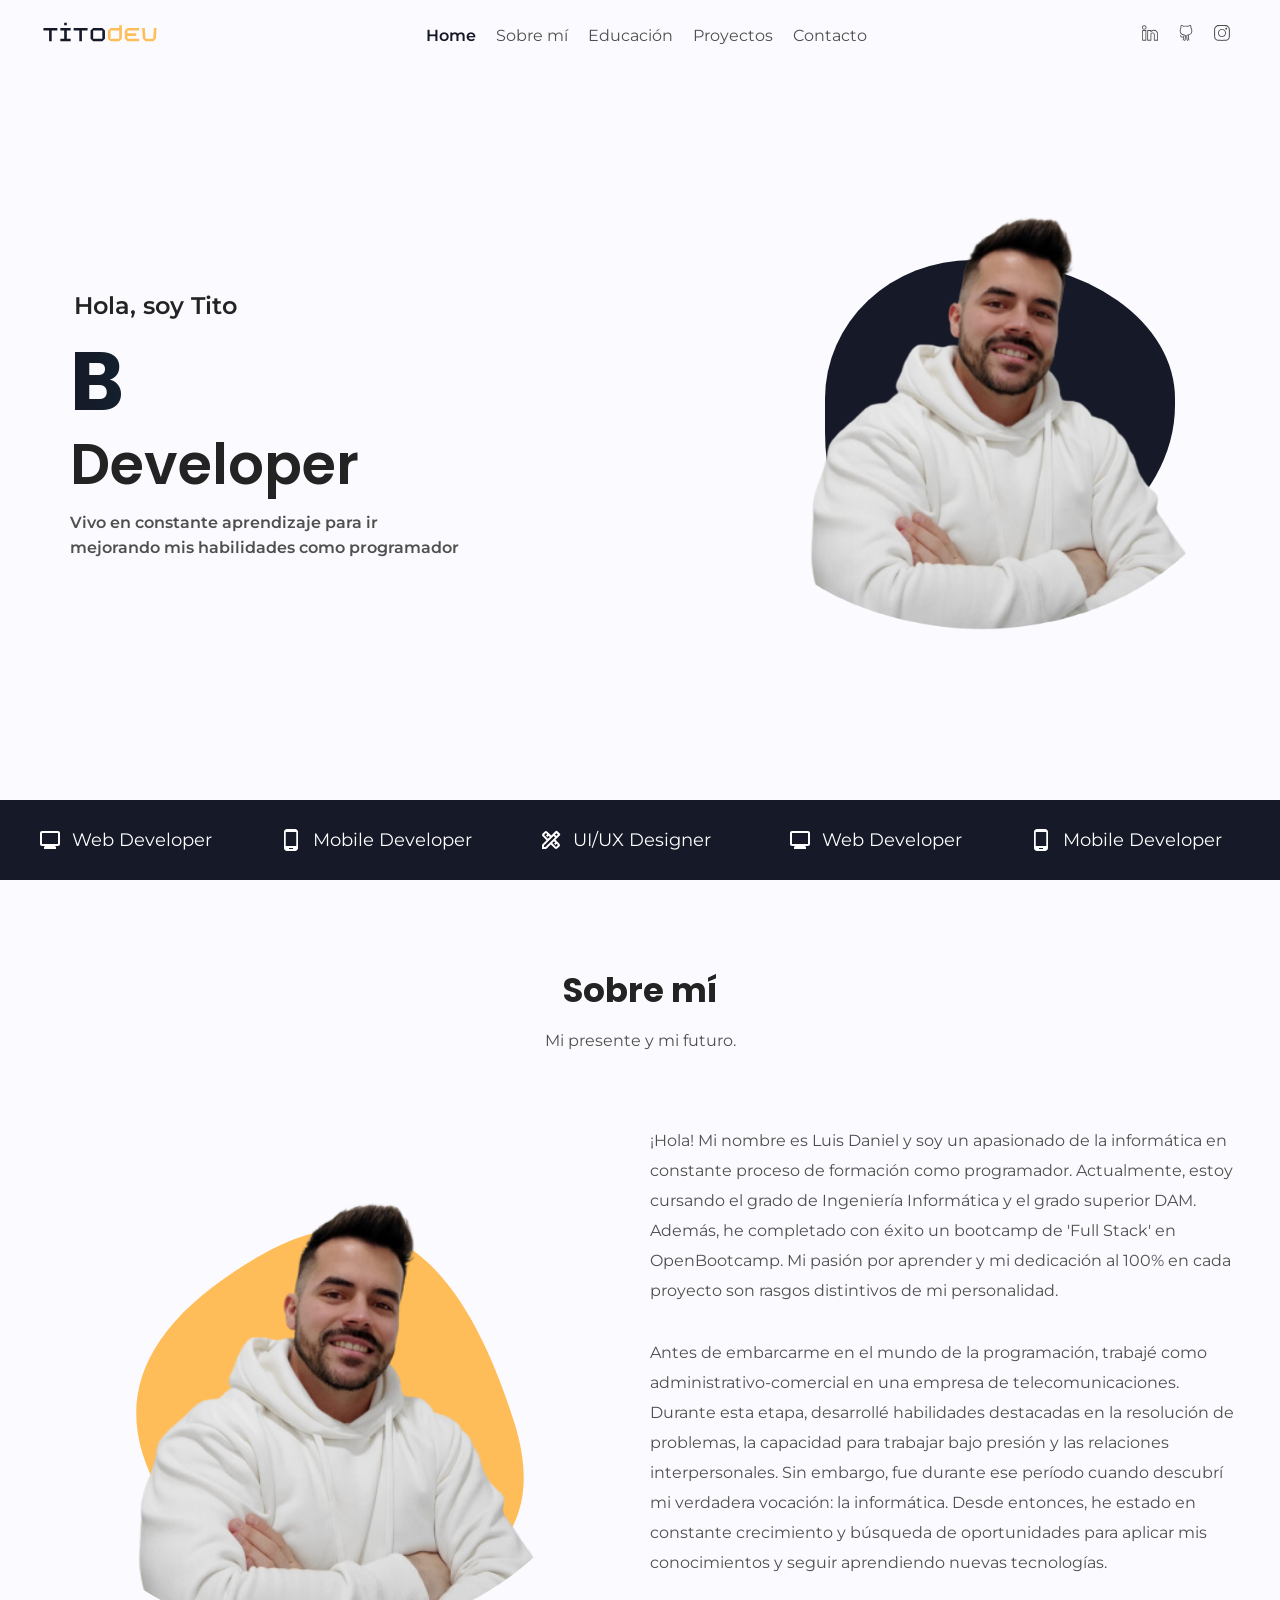
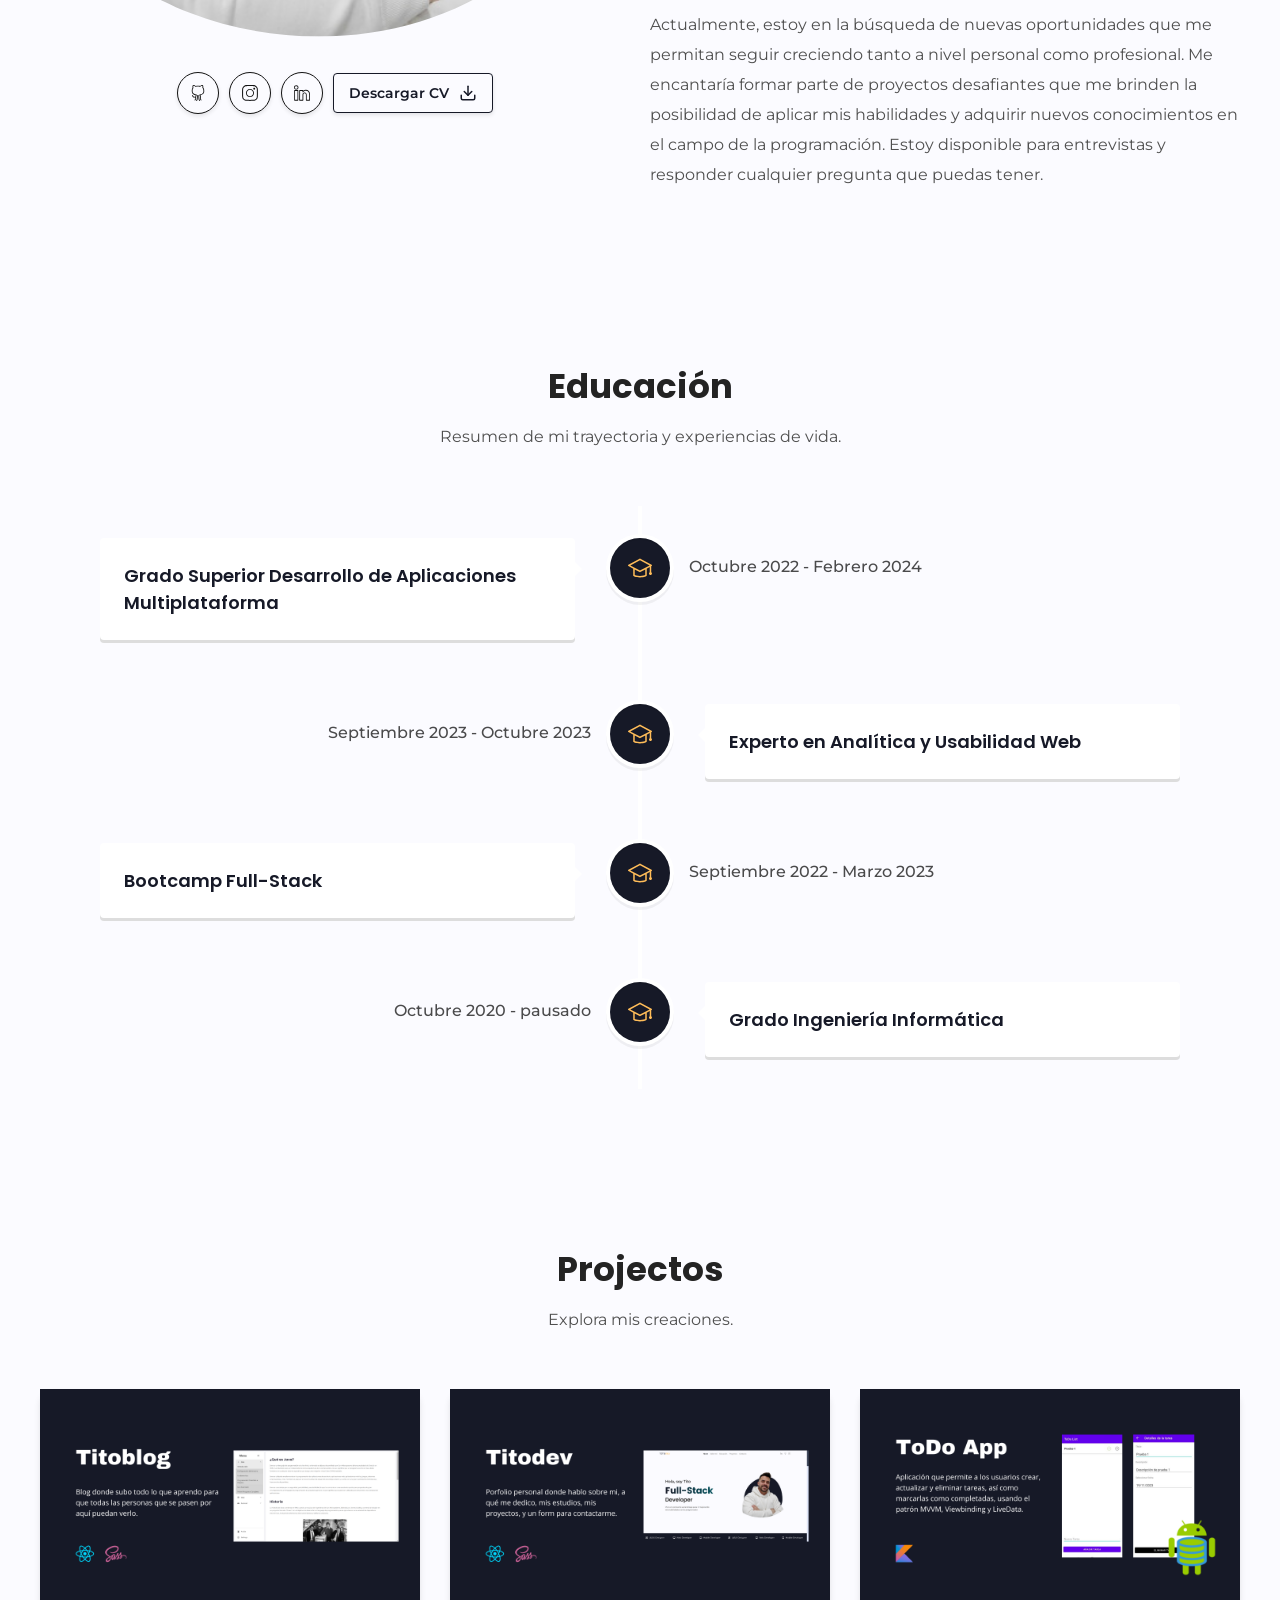
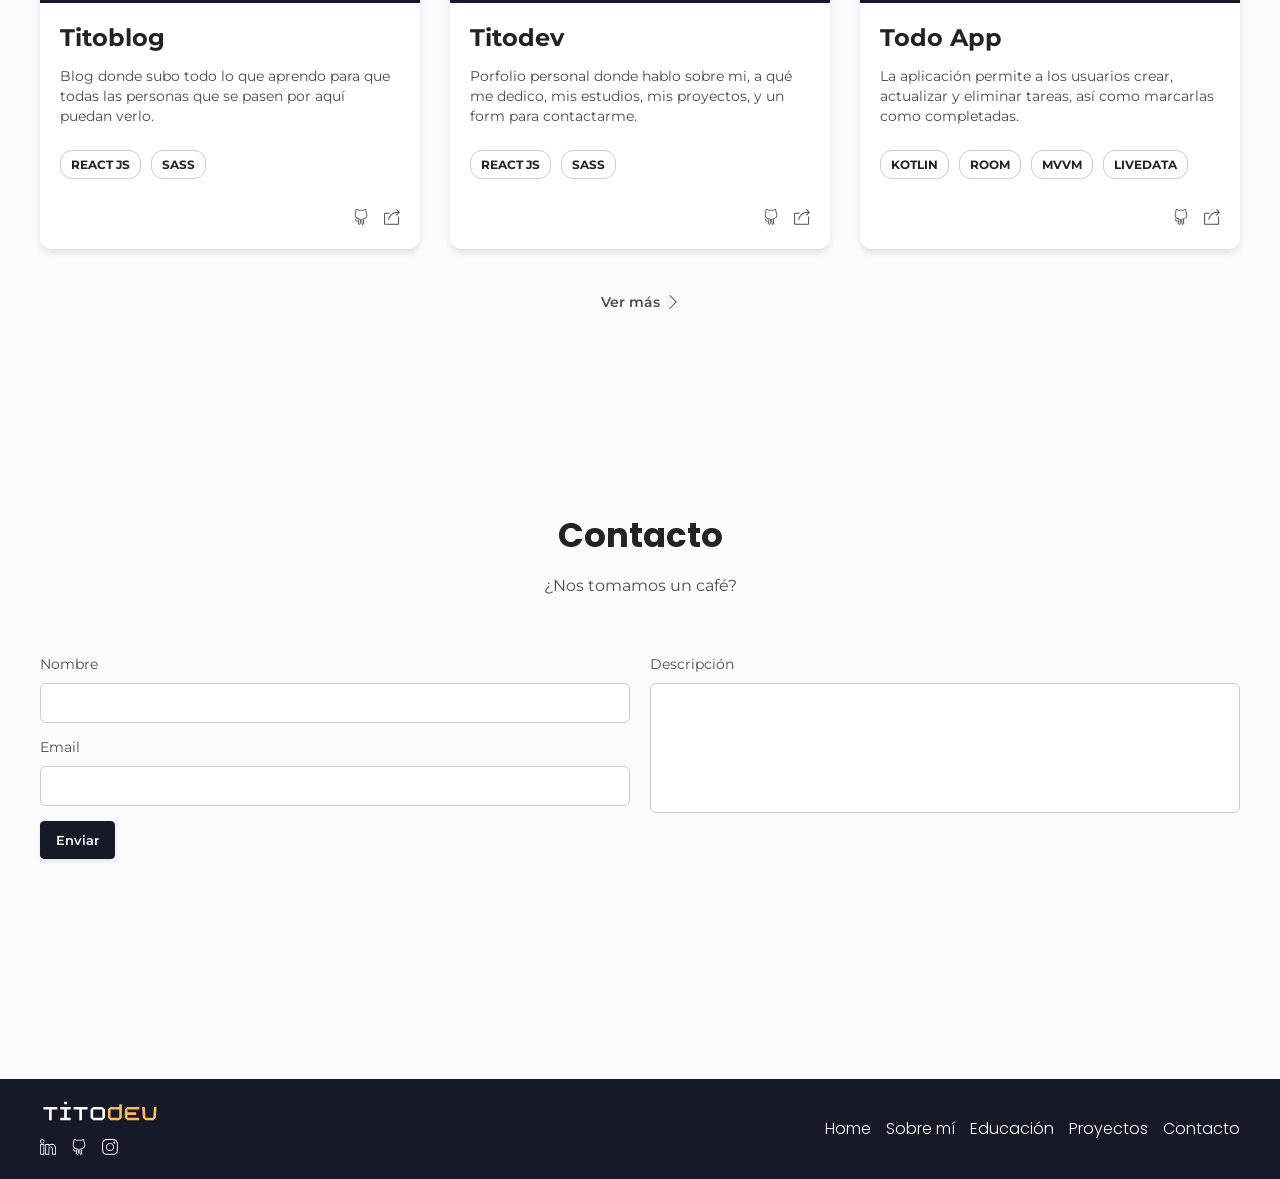
==== commit 5575cb2e: "Updates" ====
--- a/index.html
+++ b/index.html
@@ -1 +1 @@
-<!doctype html><html lang="en"><head><meta charset="utf-8"/><link rel="icon" href="/favicon.png"/><meta name="viewport" content="width=device-width,initial-scale=1"/><meta name="theme-color" content="#000000"/><meta name="Full-Stack Developer" content="Titodev"/><link rel="apple-touch-icon" href="/logo192.png"/><link rel="manifest" href="/manifest.json"/><title>TITODEV - Full Stack Developer</title><script defer="defer" src="/static/js/main.3de0b89d.js"></script><link href="/static/css/main.ecec511d.css" rel="stylesheet"></head><body><noscript>You need to enable JavaScript to run this app.</noscript><div id="root"></div></body></html>+<!doctype html><html lang="en"><head><meta charset="utf-8"/><link rel="icon" href="/favicon.png"/><meta name="viewport" content="width=device-width,initial-scale=1"/><meta name="theme-color" content="#000000"/><meta name="Full-Stack Developer" content="Titodev"/><link rel="apple-touch-icon" href="/logo192.png"/><link rel="manifest" href="/manifest.json"/><title>TITODEV - Full Stack Developer</title><script defer="defer" src="/static/js/main.3de0b89d.js"></script><link href="/static/css/main.c5f6375a.css" rel="stylesheet"></head><body><noscript>You need to enable JavaScript to run this app.</noscript><div id="root"></div></body></html>
--- a/static/css/main.c5f6375a.css
+++ b/static/css/main.c5f6375a.css
@@ -0,0 +1,2 @@
+@import url(https://fonts.googleapis.com/css2?family=Montserrat:wght@100;200;300;400;500;600;700;800;900&family=Poppins:wght@100;200;300;400;500;600;700;800;900&display=swap);nav{align-items:center;background-color:#fbfbff;display:flex;height:70px;justify-content:center;left:0;position:fixed;right:0;top:0;transition:box-shadow .3s linear;z-index:999}@media(max-width:768px){nav{height:50px}}nav.scrolled{box-shadow:0 2px 4px rgba(0,0,0,.102);transition:box-shadow .3s linear}nav .nav-container{align-items:center;display:flex;height:70px;justify-content:space-between;max-width:1200px;padding:0 20px;width:100%}@media(max-width:768px){nav .nav-container{height:50px}}nav .nav-container .nav-logo,nav .nav-container .nav-logo img{height:30px}nav .nav-container .menu-toggle{cursor:pointer;display:none;height:20px;position:relative;transition:-webkit-transform .5s ease-in-out ease-in-out;transition:transform .5s ease-in-out ease-in-out;transition:transform .5s ease-in-out ease-in-out,-webkit-transform .5s ease-in-out ease-in-out;width:20px}nav .nav-container .menu-toggle:hover{color:#999}nav .nav-container .menu-toggle span,nav .nav-container .menu-toggle span:after,nav .nav-container .menu-toggle span:before{background:#999;border-radius:3px;display:block;height:2px;position:absolute;right:0;transition:-webkit-transform .3s ease-in-out ease-in-out;transition:transform .3s ease-in-out ease-in-out;transition:transform .3s ease-in-out ease-in-out,-webkit-transform .3s ease-in-out ease-in-out;width:20px}nav .nav-container .menu-toggle span:after,nav .nav-container .menu-toggle span:before{content:""}nav .nav-container .menu-toggle span:after{top:-16px}nav .nav-container .menu-toggle span:before{top:-8px}nav .nav-container .menu-toggle span{top:16px}nav .nav-container .menu-toggle.open span:after{top:-13px;-webkit-transform:rotate(45deg);transform:rotate(45deg)}nav .nav-container .menu-toggle.open span:before{top:-13px;-webkit-transform:rotate(-45deg);transform:rotate(-45deg)}nav .nav-container .nav-items{display:flex;padding:0}nav .nav-container .nav-items .active a,nav .nav-container .nav-items .active a .nav-items-icon{color:#161927;font-weight:600}nav .nav-container .nav-items li{align-items:center;color:#4b4b4b;cursor:pointer;display:flex;flex-direction:column;font-family:Montserrat,sans-serif;gap:10px;justify-content:center;list-style:none;margin:0 10px}nav .nav-container .nav-items li a{color:#4f4f4f;font-weight:400;text-decoration:none;transition:color .3s ease-in-out}nav .nav-container .nav-items li .nav-items-icon{color:#4f4f4f;display:none}nav .nav-container .nav-social-icons{display:flex;padding:0}nav .nav-container .nav-social-icons li{align-items:center;justify-content:center;list-style:none;text-align:center}nav .nav-container .nav-social-icons li a{color:#4f4f4f;margin:0 10px;transition:color .3s ease-in-out}nav .nav-container .nav-social-icons li a:hover{color:#4b4b4b}@media(max-width:768px){nav .nav-container{padding:0}nav .nav-container .nav-logo{margin-left:20px}nav .nav-container .nav-items{display:none}nav .nav-container .nav-items.open{background-color:#fbfbff;box-shadow:0 2px 4px rgba(0,0,0,.102);display:flex;justify-content:space-evenly;margin:0;padding:15px 0;position:absolute;top:49px;width:100%}nav .nav-container .nav-items.open li a{align-items:center;display:flex;flex-direction:column;gap:10px;justify-content:center}nav .nav-container .nav-items.open .nav-items-icon{display:flex}nav .nav-container .menu-toggle{display:block;margin-right:20px}nav .nav-container .nav-social-icons{display:none}nav .nav-container .section-home{flex-direction:column-reverse}}@media(max-width:480px){nav .nav-container .nav-items.open{grid-gap:20px;display:grid;grid-template-columns:repeat(auto-fill,minmax(100px,1fr))}}footer{align-items:center;background-color:#161927;display:flex;flex-direction:column;justify-content:center}footer .footer-container{display:flex;height:100%;justify-content:space-between;max-width:1200px;padding:20px;width:calc(100% - 40px)}footer .footer-container .footer-left{display:flex;flex-direction:column;gap:10px}footer .footer-container .footer-left .footer-logo{cursor:pointer;height:30px}footer .footer-container .footer-left .footer-social-icons{display:flex;gap:15px;margin:0;padding:0}footer .footer-container .footer-left .footer-social-icons li{list-style:none}footer .footer-container .footer-left .footer-social-icons li a{color:#fbfbff;transition:color .3s linear}footer .footer-container .footer-left .footer-social-icons li a:hover{color:#ffbd59}footer .footer-container .footer-right{align-items:center;display:flex;justify-content:center}footer .footer-container .footer-right .footer-nav{cursor:pointer;display:flex;gap:15px;justify-content:center;list-style:none;margin:0}footer .footer-container .footer-right .footer-nav a{color:#fff;font-family:Poppins,sans-serif;font-size:16px;font-weight:300;list-style:none;text-decoration:none}@media(max-width:768px){footer .footer-container .footer-right .footer-nav{cursor:none;flex-direction:column}}.project-card{background-color:#fff;border-radius:12px;box-shadow:0 4px 6px rgba(0,0,0,.102);display:flex;flex-direction:column;transition:box-shadow .3s,-webkit-transform .3s;transition:transform .3s,box-shadow .3s;transition:transform .3s,box-shadow .3s,-webkit-transform .3s}.project-card:hover{box-shadow:0 10px 15px rgba(0,0,0,.102);-webkit-transform:translateY(-5px);transform:translateY(-5px)}.project-card .card-img{object-fit:contain}@media(max-width:1024px){.project-card .card-img{width:100%}}.project-card .card-container{padding:20px}.project-card .card-container .card-title{color:#232323;font-family:Montserrat,sans-serif;font-size:24px;margin:0}.project-card .card-container .card-description{color:#4b4b4b;font-family:Montserrat,sans-serif;font-size:14px;line-height:20px}.project-card .card-container .card-icons{display:flex;flex-wrap:wrap;gap:10px}.project-card .card-container .card-icons .card-chip{border:1px solid #ccc;border-radius:12px;margin:10px 0;width:-webkit-fit-content;width:-moz-fit-content;width:fit-content}.project-card .card-container .card-icons .card-chip p{color:#232323;font-family:Montserrat,sans-serif;font-size:12px;font-weight:700;margin:0;padding:6px 10px}.project-card .card-container .card-links{align-items:center;display:flex;gap:15px;justify-content:right;margin-top:20px}.project-card .card-container .card-links a{color:#4b4b4b;transition:color .3s linear}.project-card .card-container .card-links a:hover{color:#4f4f4f}section .projects{flex-direction:column;justify-content:center}section .projects .projects-container{grid-gap:30px;display:grid;grid-template-columns:repeat(auto-fill,minmax(300px,1fr));width:100%}@media screen and (max-width:768px){section .projects .projects-container{grid-template-columns:1fr;padding:0}}section .projects .projects-more{align-items:flex-end;display:flex;justify-content:center;padding:30px;text-align:right;width:calc(100% - 60px)}section .projects .projects-more p{align-items:center;color:#4f4f4f;cursor:pointer;display:flex;font-size:14px;font-weight:600;gap:6px;transition:color .3s linear}section .projects .projects-more p:hover{color:#000}section .projects .projects-more p:hover .arrow{-webkit-transform:translateX(5px);transform:translateX(5px);transition:-webkit-transform .3s linear;transition:transform .3s linear;transition:transform .3s linear,-webkit-transform .3s linear}section{background-color:#fbfbff;flex-direction:column;margin:0;top:70px}section .home{display:flex;height:calc(100vh - 290px);justify-content:space-between;margin-top:50px;min-height:300px}@media(max-width:1024px){section .home{flex-direction:column-reverse;gap:50px;height:auto}}section .home .home-header{display:flex;flex-direction:column;padding-left:30px}@media(max-width:1024px){section .home .home-header{padding-left:0}}section .home .home-header .header-name{color:#232323;font-size:24px;font-weight:600;margin:0;padding-left:4px}@media(max-width:480px){section .home .home-header .header-name{font-size:18px}}section .home .home-header .header-title{-webkit-text-fill-color:transparent;background:linear-gradient(90deg,#161927,#00505c);background-clip:initial;-webkit-background-clip:text;height:110px;margin-bottom:20px;margin-top:0;padding:0;white-space:nowrap}@media(max-width:1024px){section .home .home-header .header-title{margin-bottom:10px}}@media(max-width:480px){section .home .home-header .header-title{height:80px;margin-bottom:10px}}section .home .home-header .header-subtitle{color:#232323;font-weight:600;line-height:30px;margin-bottom:30px;margin-top:0}section .home .home-header .header-description{color:#4f4f4f;font-weight:600;line-height:25px;margin:0;max-width:400px}section .home .home-photo{align-items:center;display:flex;height:100%;justify-content:center;width:40%}@media(max-width:1024px){section .home .home-photo{width:100%}}section .home .home-photo .my-photo{max-width:380px;min-height:200px;object-fit:contain;position:absolute;z-index:1}@media(max-width:1024px){section .home .home-photo .my-photo{max-width:-webkit-fit-content;max-width:-moz-fit-content;max-width:fit-content;position:relative;width:100%}}section .home .home-photo .blob{-webkit-animation:morph 3.75s linear infinite;animation:morph 3.75s linear infinite;background-color:#161927;background-position:50%;background-size:cover;border-radius:42% 56% 72% 28%/42% 42% 56% 48%;height:100%;max-height:330px;max-width:350px;min-height:330px;overflow:hidden;position:absolute;width:100%}@media(max-width:1024px){section .home .home-photo .blob{max-height:450px;max-width:450px;min-height:auto}}@media(max-width:480px){section .home .home-photo .blob{max-height:350px;max-width:350px;min-height:auto}}@-webkit-keyframes morph{0%,to{border-radius:42% 56% 72% 28%/42% 42% 56% 48%}33%{border-radius:72% 28% 48% 48%/28% 28% 72% 72%}66%{border-radius:100% 56% 56% 100%/100% 100% 56% 56%}}@keyframes morph{0%,to{border-radius:42% 56% 72% 28%/42% 42% 56% 48%}33%{border-radius:72% 28% 48% 48%/28% 28% 72% 72%}66%{border-radius:100% 56% 56% 100%/100% 100% 56% 56%}}.slider{background-color:#161927;height:auto;margin:auto;overflow:hidden;padding:10px 0;width:100%}.slider .slide-track{animation:scroll 30s linear infinite;-webkit-animation:scroll 40s linear infinite;display:flex;width:3000px}.slider .slide-track .slide{width:250px}.slider .slide-track .slide p{align-items:center;color:#fff;display:flex;font-family:Montserrat,sans-serif;font-size:18px;font-weight:400;gap:10px;justify-content:center;text-align:center}@media screen and (max-width:480px){.slider{align-items:center;display:flex;height:40px;justify-content:center}}@-webkit-keyframes scroll{0%{-webkit-transform:translateX(0);transform:translateX(0)}to{-webkit-transform:translateX(-1500px);transform:translateX(-1500px)}}@keyframes scroll{0%{-webkit-transform:translateX(0);transform:translateX(0)}to{-webkit-transform:translateX(-1500px);transform:translateX(-1500px)}}.about{flex-direction:column;width:100%}.about .about-container{display:flex;gap:20px}.about .about-container .about-photo{align-items:center;display:flex;flex-direction:column;gap:30px;justify-content:center;text-align:center}.about .about-container .about-photo .photo{max-width:400px;width:calc(100% - 40px)}.about .about-container .about-photo .about-social{align-items:center;display:flex;gap:10px}.about .about-container .about-photo .about-social .social-icons{align-items:center;background-color:#fbfbff;border:1px solid #131313;border-radius:50%;box-shadow:0 2px 4px rgba(0,0,0,.102);color:#131313;cursor:pointer;display:flex;height:40px;justify-content:center;transition:box-shadow .3s,-webkit-transform .3s;transition:transform .3s,box-shadow .3s;transition:transform .3s,box-shadow .3s,-webkit-transform .3s;width:40px}.about .about-container .about-photo .about-social .social-icons:hover{box-shadow:0 4px 6px rgba(0,0,0,.102);-webkit-transform:translateY(-5px);transform:translateY(-5px)}.about .about-container .about-photo .about-social .btn-cv{align-items:center;background-color:#fbfbff;border:1px solid #161927;border-radius:4px;box-shadow:0 2px 4px rgba(0,0,0,.102);cursor:pointer;display:flex;font-family:Montserrat,sans-serif;font-weight:600;gap:10px;padding:10px 15px;transition:box-shadow .3s,-webkit-transform .3s;transition:transform .3s,box-shadow .3s;transition:transform .3s,box-shadow .3s,-webkit-transform .3s}.about .about-container .about-photo .about-social .btn-cv a{color:#161927!important;font-size:14px;text-decoration:none}.about .about-container .about-photo .about-social .btn-cv:hover{box-shadow:0 4px 6px rgba(0,0,0,.102);-webkit-transform:translateY(-5px);transform:translateY(-5px)}.about .about-container .about-desc{align-items:center;display:flex;flex-direction:column;justify-content:center}.about .about-container .about-desc p{color:#4f4f4f;line-height:30px}@media screen and (max-width:1024px){.about .about-container{display:flex;flex-direction:column}}.vertical-timeline *{-webkit-box-sizing:border-box;box-sizing:border-box}.vertical-timeline{margin:0 auto;max-width:1170px;padding:2em 0;position:relative;width:95%}.vertical-timeline:after{clear:both;content:"";display:table}.vertical-timeline:before{background:var(--line-color);content:"";height:100%;left:18px;position:absolute;top:0;width:4px}.vertical-timeline.vertical-timeline--one-column-right:before{left:auto;right:18px}@media only screen and (min-width:1170px){.vertical-timeline.vertical-timeline--two-columns{width:90%}.vertical-timeline.vertical-timeline--two-columns:before{left:50%;margin-left:-2px}}.vertical-timeline-element{margin:2em 0;position:relative}.vertical-timeline-element>div{min-height:1px}.vertical-timeline-element:after{clear:both;content:"";display:table}.vertical-timeline-element:first-child{margin-top:0}.vertical-timeline-element:last-child{margin-bottom:0}@media only screen and (min-width:1170px){.vertical-timeline-element{margin:4em 0}.vertical-timeline-element:first-child{margin-top:0}.vertical-timeline-element:last-child{margin-bottom:0}}.vertical-timeline-element-icon{border-radius:50%;-webkit-box-shadow:0 0 0 4px #fff,inset 0 2px 0 rgba(0,0,0,.08),0 3px 0 4px rgba(0,0,0,.05);box-shadow:0 0 0 4px #fff,inset 0 2px 0 rgba(0,0,0,.08),0 3px 0 4px rgba(0,0,0,.05);height:40px;left:0;position:absolute;top:0;width:40px}.vertical-timeline--one-column-right .vertical-timeline-element-icon{left:auto;right:0}.vertical-timeline-element-icon svg{display:block;height:24px;left:50%;margin-left:-12px;margin-top:-12px;position:relative;top:50%;width:24px}@media only screen and (min-width:1170px){.vertical-timeline--two-columns .vertical-timeline-element-icon{height:60px;left:50%;margin-left:-30px;width:60px}}.vertical-timeline-element-icon{-webkit-backface-visibility:hidden;-webkit-transform:translateZ(0)}.vertical-timeline--animate .vertical-timeline-element-icon.is-hidden{visibility:hidden}.vertical-timeline--animate .vertical-timeline-element-icon.bounce-in{-webkit-animation:cd-bounce-1 .6s;animation:cd-bounce-1 .6s;visibility:visible}@-webkit-keyframes cd-bounce-1{0%{opacity:0;-webkit-transform:scale(.5)}60%{opacity:1;-webkit-transform:scale(1.2)}to{-webkit-transform:scale(1)}}@keyframes cd-bounce-1{0%{opacity:0;-webkit-transform:scale(.5);transform:scale(.5)}60%{opacity:1;-webkit-transform:scale(1.2);transform:scale(1.2)}to{-webkit-transform:scale(1);transform:scale(1)}}.vertical-timeline-element-content{background:#fff;border-radius:.25em;-webkit-box-shadow:0 3px 0 #ddd;box-shadow:0 3px 0 #ddd;margin-left:60px;padding:1em;position:relative}.vertical-timeline--one-column-right .vertical-timeline-element-content{margin-left:0;margin-right:60px}.vertical-timeline-element--no-children .vertical-timeline-element-content{background:0 0;-webkit-box-shadow:none;box-shadow:none}.vertical-timeline-element-content:after{clear:both;content:"";display:table}.vertical-timeline-element-content h2{color:#303e49}.vertical-timeline-element-content .vertical-timeline-element-date,.vertical-timeline-element-content p{font-size:13px;font-size:.8125rem;font-weight:500}.vertical-timeline-element-content .vertical-timeline-element-date{display:inline-block}.vertical-timeline-element-content p{line-height:1.6;margin:1em 0 0}.vertical-timeline-element-subtitle,.vertical-timeline-element-title{margin:0}.vertical-timeline-element-content .vertical-timeline-element-date{float:left;opacity:.7;padding:.8em 0}.vertical-timeline-element-content-arrow{border:7px solid transparent;border-right-color:#fff;content:"";height:0;position:absolute;right:100%;top:16px;width:0}.vertical-timeline--one-column-right .vertical-timeline-element-content-arrow{border:7px solid transparent;border-left-color:#fff;content:"";height:0;left:100%;position:absolute;right:auto;top:16px;width:0}.vertical-timeline--one-column-right .vertical-timeline-element-content:before{border-left:7px solid #fff;border-right:initial;left:100%}.vertical-timeline-element--no-children .vertical-timeline-element-content-arrow,.vertical-timeline-element--no-children .vertical-timeline-element-content:before{display:none}@media only screen and (min-width:768px){.vertical-timeline-element-content h2{font-size:20px;font-size:1.25rem}.vertical-timeline-element-content p{font-size:16px;font-size:1rem}.vertical-timeline-element-content .vertical-timeline-element-date{font-size:14px;font-size:.875rem}}@media only screen and (min-width:1170px){.vertical-timeline--two-columns .vertical-timeline-element-content{margin-left:0;padding:1.5em;width:44%}.vertical-timeline--two-columns .vertical-timeline-element-content-arrow{left:100%;top:24px;-webkit-transform:rotate(180deg);transform:rotate(180deg)}.vertical-timeline--two-columns .vertical-timeline-element-content .vertical-timeline-element-date{font-size:16px;font-size:1rem;left:124%;position:absolute;top:6px;width:100%}.vertical-timeline--two-columns .vertical-timeline-element.vertical-timeline-element--right .vertical-timeline-element-content,.vertical-timeline--two-columns .vertical-timeline-element:nth-child(2n):not(.vertical-timeline-element--left) .vertical-timeline-element-content{float:right}.vertical-timeline--two-columns .vertical-timeline-element.vertical-timeline-element--right .vertical-timeline-element-content-arrow,.vertical-timeline--two-columns .vertical-timeline-element:nth-child(2n):not(.vertical-timeline-element--left) .vertical-timeline-element-content-arrow{left:auto;right:100%;top:24px;-webkit-transform:rotate(0);transform:rotate(0)}.vertical-timeline--one-column-right .vertical-timeline-element.vertical-timeline-element--right .vertical-timeline-element-content-arrow,.vertical-timeline--one-column-right .vertical-timeline-element:nth-child(2n):not(.vertical-timeline-element--left) .vertical-timeline-element-content-arrow{left:100%;right:auto;top:24px;-webkit-transform:rotate(0);transform:rotate(0)}.vertical-timeline--two-columns .vertical-timeline-element.vertical-timeline-element--right .vertical-timeline-element-content .vertical-timeline-element-date,.vertical-timeline--two-columns .vertical-timeline-element:nth-child(2n):not(.vertical-timeline-element--left) .vertical-timeline-element-content .vertical-timeline-element-date{left:auto;right:124%;text-align:right}}.vertical-timeline--animate .vertical-timeline-element-content.is-hidden{visibility:hidden}.vertical-timeline--animate .vertical-timeline-element-content.bounce-in{-webkit-animation:cd-bounce-2 .6s;animation:cd-bounce-2 .6s;visibility:visible}@media only screen and (min-width:1170px){.vertical-timeline--two-columns.vertical-timeline--animate .vertical-timeline-element.vertical-timeline-element--right .vertical-timeline-element-content.bounce-in,.vertical-timeline--two-columns.vertical-timeline--animate .vertical-timeline-element:nth-child(2n):not(.vertical-timeline-element--left) .vertical-timeline-element-content.bounce-in{-webkit-animation:cd-bounce-2-inverse .6s;animation:cd-bounce-2-inverse .6s}}@media only screen and (max-width:1169px){.vertical-timeline--animate .vertical-timeline-element-content.bounce-in{-webkit-animation:cd-bounce-2-inverse .6s;animation:cd-bounce-2-inverse .6s;visibility:visible}}@-webkit-keyframes cd-bounce-2{0%{opacity:0;-webkit-transform:translateX(-100px)}60%{opacity:1;-webkit-transform:translateX(20px)}to{-webkit-transform:translateX(0)}}@keyframes cd-bounce-2{0%{opacity:0;-webkit-transform:translateX(-100px);transform:translateX(-100px)}60%{opacity:1;-webkit-transform:translateX(20px);transform:translateX(20px)}to{-webkit-transform:translateX(0);transform:translateX(0)}}@-webkit-keyframes cd-bounce-2-inverse{0%{opacity:0;-webkit-transform:translateX(100px)}60%{opacity:1;-webkit-transform:translateX(-20px)}to{-webkit-transform:translateX(0)}}@keyframes cd-bounce-2-inverse{0%{opacity:0;-webkit-transform:translateX(100px);transform:translateX(100px)}60%{opacity:1;-webkit-transform:translateX(-20px);transform:translateX(-20px)}to{-webkit-transform:translateX(0);transform:translateX(0)}}section .experience{flex-direction:column}section .experience .experience-date{font-family:Montserrat,sans-serif}section .experience .experience-title{color:#161927;font-family:600;font-weight:600;margin-bottom:0;margin-top:0}section .contact{flex-direction:column}section .contact .section-container{align-items:center;display:flex;gap:30px;justify-content:center;margin-bottom:150px;width:100%}section .contact .section-container .contact-form{width:100%}section .contact .section-container .contact-form form{display:flex;flex-direction:column}section .contact .section-container .contact-form form .container-contact{display:flex;gap:20px}@media(max-width:768px){section .contact .section-container .contact-form form .container-contact{gap:0}}section .contact .section-container .contact-form form .container-contact .contact-left{display:flex;flex-direction:column;width:50%}section .contact .section-container .contact-form form .container-contact .contact-left label{color:#4f4f4f;font-family:Montserrat,sans-serif;font-size:14px;margin-bottom:10px}section .contact .section-container .contact-form form .container-contact .contact-left input{border:1px solid #ccc;border-radius:6px;font-family:Montserrat,sans-serif;font-size:14px;margin-bottom:15px;padding:10px}section .contact .section-container .contact-form form .container-contact .contact-right{display:flex;flex-direction:column;width:50%}section .contact .section-container .contact-form form .container-contact .contact-right label{color:#4f4f4f;font-family:Montserrat,sans-serif;font-size:14px;margin-bottom:10px}section .contact .section-container .contact-form form .container-contact .contact-right textarea{border:1px solid #ccc;border-radius:6px;font-family:Montserrat,sans-serif;font-size:14px;padding:10px;resize:none}section .contact .section-container .contact-form form .bt-submit{background-color:#161927;border:1px solid #161927;border-radius:4px;box-shadow:0 2px 4px rgba(0,0,0,.102);color:#fff;cursor:pointer;font-family:Montserrat,sans-serif;font-weight:600;padding:10px 15px;transition:box-shadow .3s,-webkit-transform .3s;transition:transform .3s,box-shadow .3s;transition:transform .3s,box-shadow .3s,-webkit-transform .3s;width:-webkit-fit-content;width:-moz-fit-content;width:fit-content}@media(max-width:1024px){section .contact .section-container .contact-form form .bt-submit{font-size:16px;margin-top:20px}}section .contact .section-container .contact-form form .bt-submit .spinner{-webkit-animation:spin 1s linear infinite;animation:spin 1s linear infinite;border:2px solid transparent;border-radius:50%;border-top-color:#fff;height:16px;margin:0 auto;width:16px}@-webkit-keyframes spin{0%{-webkit-transform:rotate(0deg);transform:rotate(0deg)}to{-webkit-transform:rotate(1turn);transform:rotate(1turn)}}@keyframes spin{0%{-webkit-transform:rotate(0deg);transform:rotate(0deg)}to{-webkit-transform:rotate(1turn);transform:rotate(1turn)}}.enviado-message{background-color:#ffbd59;border-radius:6px;bottom:20px;color:#fff;opacity:1;padding:10px 20px;position:fixed;right:40px;transition:opacity .3s ease-in-out}.enviado-message.show{opacity:1}@media screen and (max-width:768px){section .contact .section-container .contact-form form .container-contact{flex-direction:column}section .contact .section-container .contact-form form .container-contact .contact-left,section .contact .section-container .contact-form form .container-contact .contact-right{width:100%}}body{margin:0;padding:0}body::-webkit-scrollbar{background-color:#e1e8fa;width:15px}body::-webkit-scrollbar-thumb{background-color:#434c60;border-radius:3px}h1{font-family:Poppins,sans-serif;font-size:82px}@media(max-width:480px){h1{font-size:66px}}h2{font-family:Poppins,sans-serif;font-size:56px}@media(max-width:480px){h2{font-size:44px}}h3{font-family:Poppins,sans-serif;font-size:48px}@media(max-width:768px){h3{font-size:34px}}h4{font-family:Montserrat,sans-serif;font-size:34px}h5{font-family:Poppins,sans-serif;font-size:18px}@media(max-width:768px){h5{font-size:16px}}p{font-family:Montserrat,sans-serif;font-size:16px}@media(max-width:768px){p{font-size:16px}}section{justify-content:center;overflow-y:hidden}.container-lg,section{align-items:center;display:flex}.container-lg{max-width:1200px;padding:70px 20px;width:calc(100% - 40px)}@media(max-width:768px){.container-lg{padding:50px 20px;width:calc(100% - 40px)}}.col-2{width:50%}@media(max-width:1024px){.col-2{width:100%}}.section-header{align-items:center;display:flex;flex-direction:column;justify-content:center;margin-bottom:60px;margin-top:15px;width:100%}.section-header h4{color:#232323;font-family:Poppins,sans-serif;font-size:34px;margin-bottom:15px;margin-top:0}.section-header p{color:#4f4f4f;font-family:Montserrat,sans-serif;font-size:16px;font-weight:400;margin:0;text-align:center}.scroll-to-top-button{bottom:20px;display:none;position:fixed;right:20px}.scroll-to-top-button.visible{display:block;transition:opacity .5s linear}.scroll-to-top-button button{background-color:#ffbd59;border:none;border-radius:8px;color:#fff;cursor:pointer;opacity:.6;padding:15px;transition:opacity .3s linear}.scroll-to-top-button button:hover{opacity:1;transition:opacity .3s linear}@media(max-width:1024px){.scroll-to-top-button button{cursor:none}}
+/*# sourceMappingURL=main.c5f6375a.css.map*/
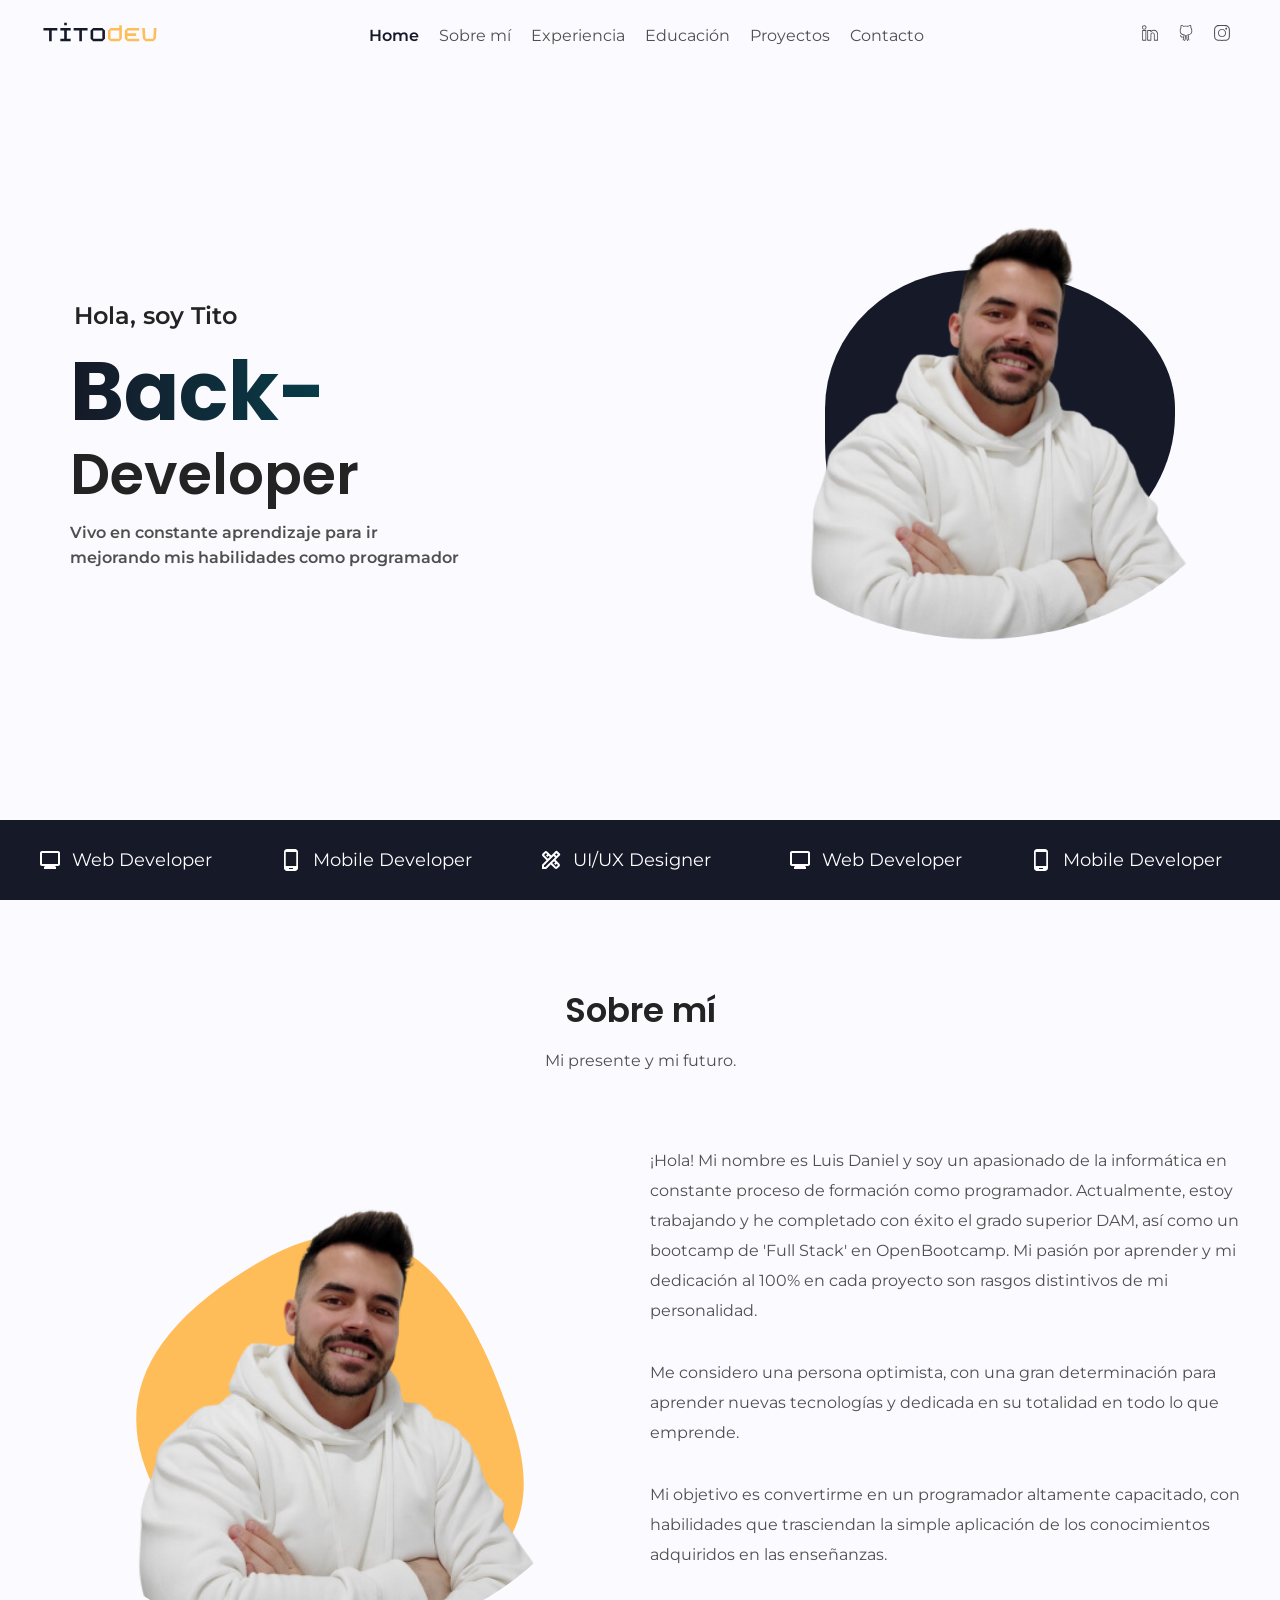
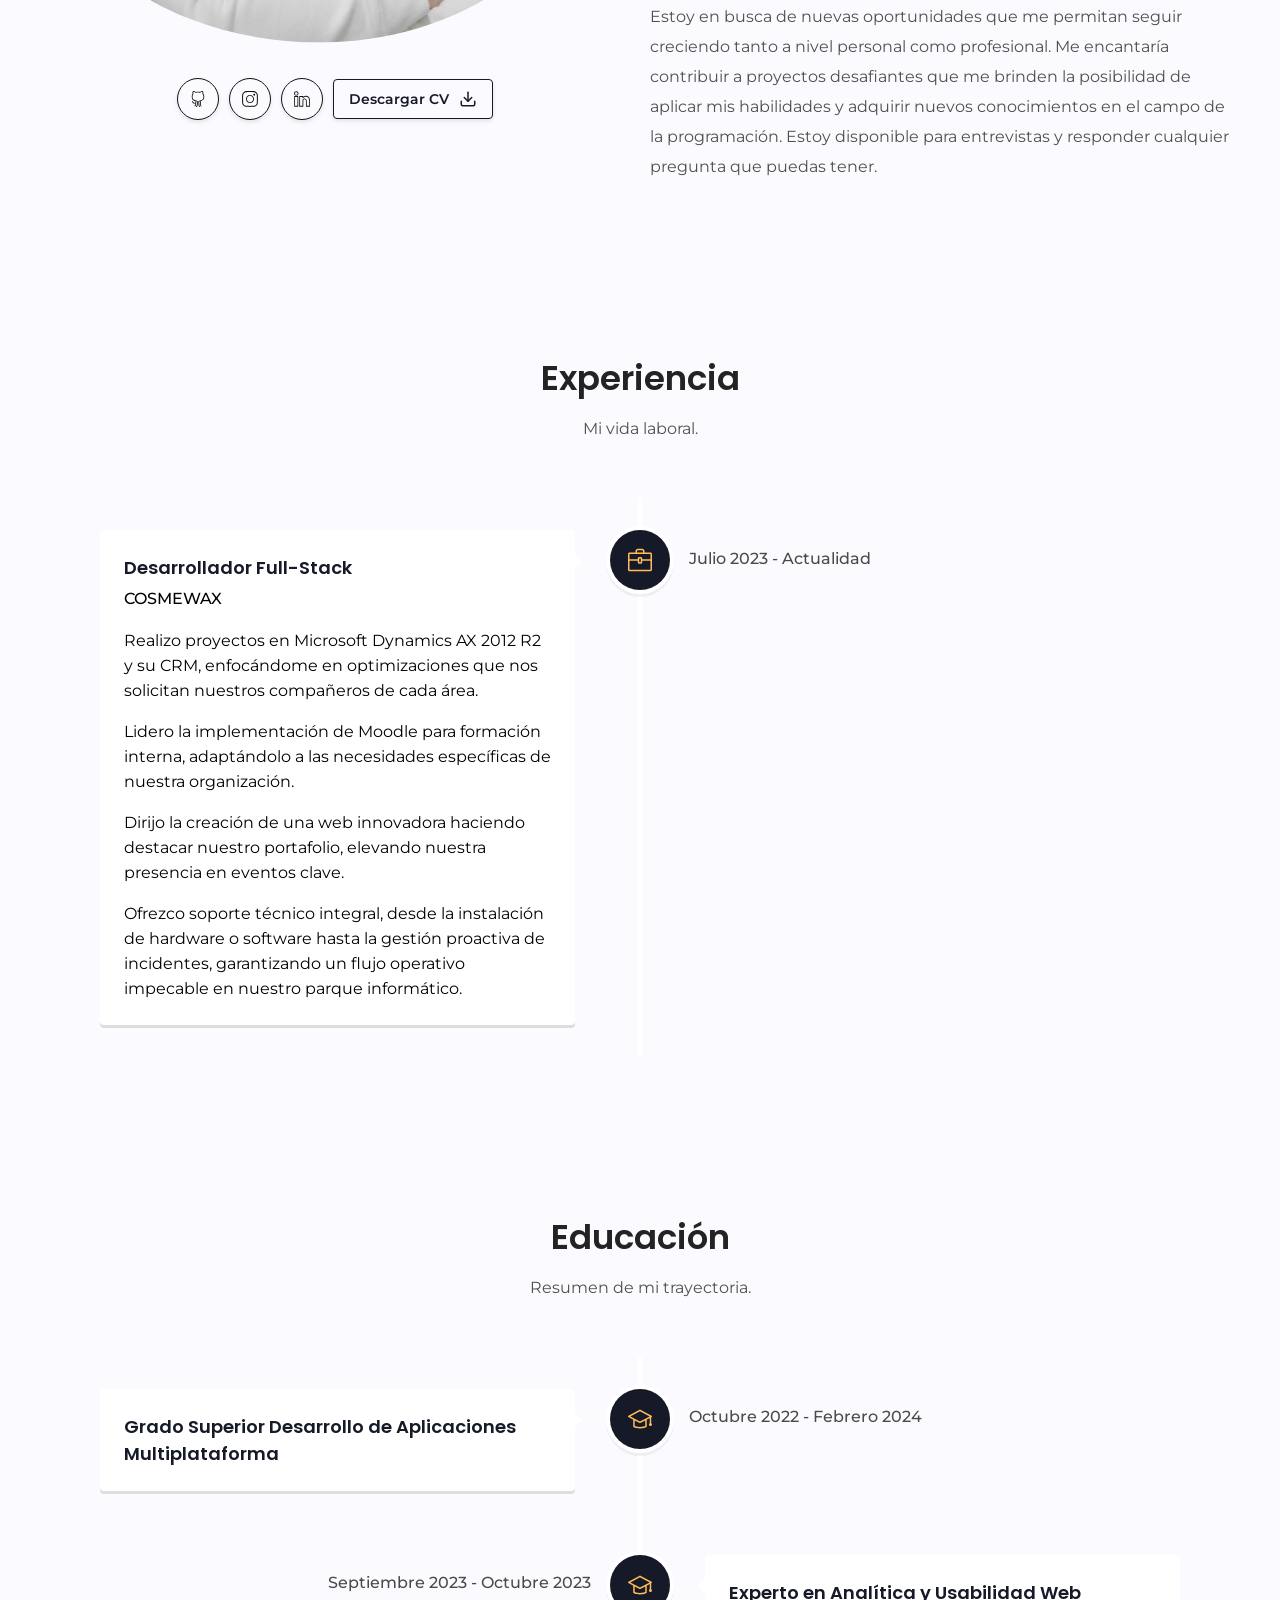
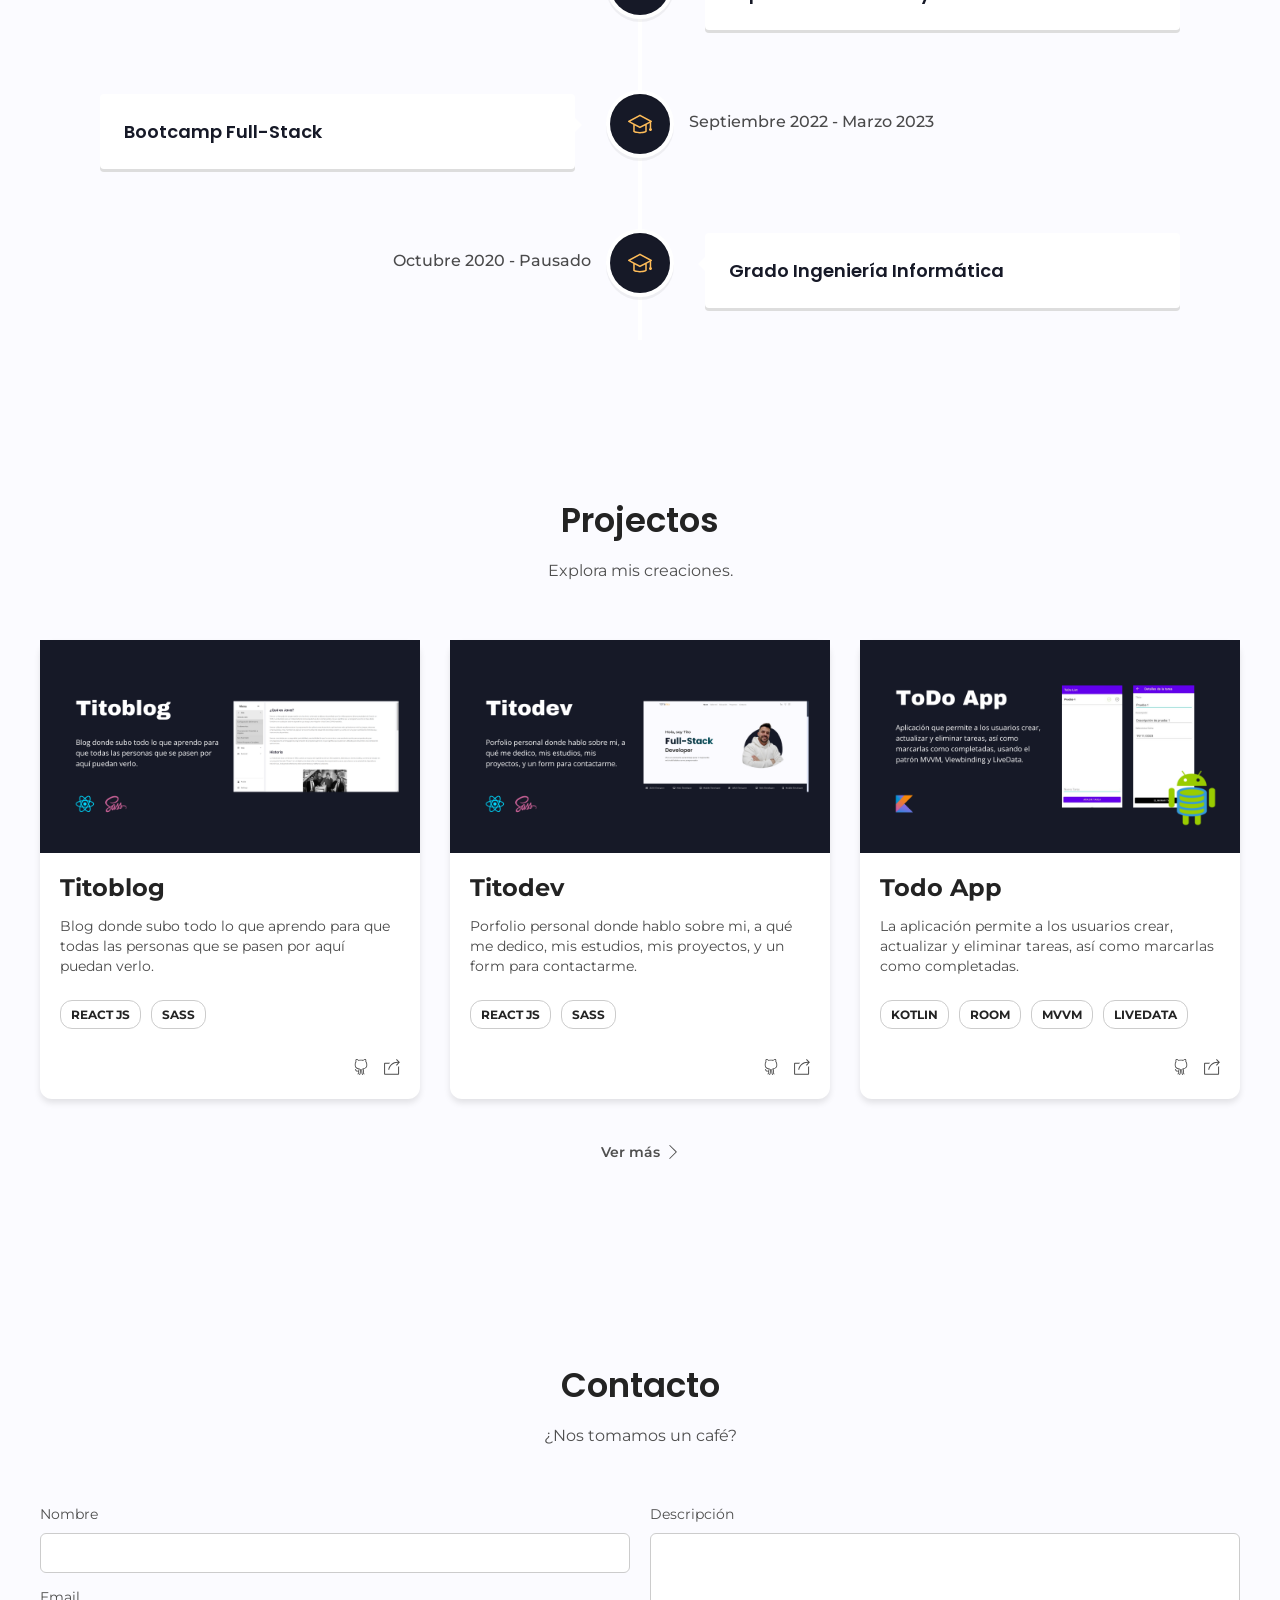
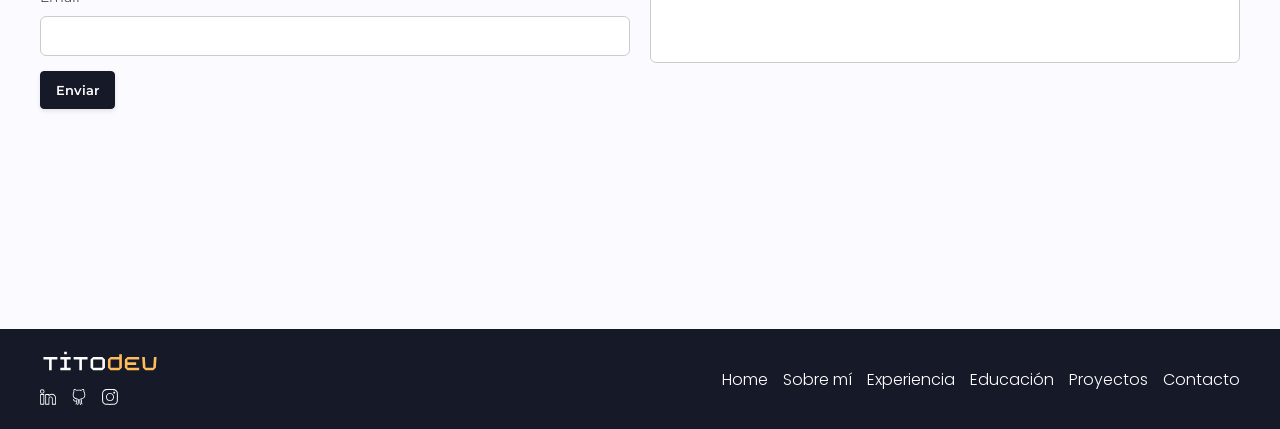
==== commit 591f7b33: "Updates" ====
--- a/index.html
+++ b/index.html
@@ -1 +1 @@
-<!doctype html><html lang="en"><head><meta charset="utf-8"/><link rel="icon" href="/favicon.png"/><meta name="viewport" content="width=device-width,initial-scale=1"/><meta name="theme-color" content="#000000"/><meta name="Full-Stack Developer" content="Titodev"/><link rel="apple-touch-icon" href="/logo192.png"/><link rel="manifest" href="/manifest.json"/><title>TITODEV - Full Stack Developer</title><script defer="defer" src="/static/js/main.3de0b89d.js"></script><link href="/static/css/main.c5f6375a.css" rel="stylesheet"></head><body><noscript>You need to enable JavaScript to run this app.</noscript><div id="root"></div></body></html>+<!doctype html><html lang="en"><head><meta charset="utf-8"/><link rel="icon" href="/favicon.png"/><meta name="viewport" content="width=device-width,initial-scale=1"/><meta name="theme-color" content="#000000"/><meta name="Full-Stack Developer" content="Titodev"/><link rel="apple-touch-icon" href="/logo192.png"/><link rel="manifest" href="/manifest.json"/><title>TITODEV - Full Stack Developer</title><script defer="defer" src="/static/js/main.509e82e8.js"></script><link href="/static/css/main.c33477b1.css" rel="stylesheet"></head><body><noscript>You need to enable JavaScript to run this app.</noscript><div id="root"></div></body></html>
--- a/static/css/main.c33477b1.css
+++ b/static/css/main.c33477b1.css
@@ -0,0 +1,2 @@
+@import url(https://fonts.googleapis.com/css2?family=Montserrat:wght@100;200;300;400;500;600;700;800;900&family=Poppins:wght@100;200;300;400;500;600;700;800;900&display=swap);nav{align-items:center;background-color:#fbfbff;display:flex;height:70px;justify-content:center;left:0;position:fixed;right:0;top:0;transition:box-shadow .3s linear;z-index:999}@media(max-width:768px){nav{height:50px}}nav.scrolled{box-shadow:0 2px 4px rgba(0,0,0,.102);transition:box-shadow .3s linear}nav .nav-container{align-items:center;display:flex;height:70px;justify-content:space-between;max-width:1200px;padding:0 20px;width:100%}@media(max-width:768px){nav .nav-container{height:50px}}nav .nav-container .nav-logo,nav .nav-container .nav-logo img{height:30px}nav .nav-container .menu-toggle{cursor:pointer;display:none;height:20px;position:relative;transition:-webkit-transform .5s ease-in-out ease-in-out;transition:transform .5s ease-in-out ease-in-out;transition:transform .5s ease-in-out ease-in-out,-webkit-transform .5s ease-in-out ease-in-out;width:20px}nav .nav-container .menu-toggle:hover{color:#999}nav .nav-container .menu-toggle span,nav .nav-container .menu-toggle span:after,nav .nav-container .menu-toggle span:before{background:#999;border-radius:3px;display:block;height:2px;position:absolute;right:0;transition:-webkit-transform .3s ease-in-out ease-in-out;transition:transform .3s ease-in-out ease-in-out;transition:transform .3s ease-in-out ease-in-out,-webkit-transform .3s ease-in-out ease-in-out;width:20px}nav .nav-container .menu-toggle span:after,nav .nav-container .menu-toggle span:before{content:""}nav .nav-container .menu-toggle span:after{top:-16px}nav .nav-container .menu-toggle span:before{top:-8px}nav .nav-container .menu-toggle span{top:16px}nav .nav-container .menu-toggle.open span:after{top:-13px;-webkit-transform:rotate(45deg);transform:rotate(45deg)}nav .nav-container .menu-toggle.open span:before{top:-13px;-webkit-transform:rotate(-45deg);transform:rotate(-45deg)}nav .nav-container .nav-items{display:flex;padding:0}nav .nav-container .nav-items .active a,nav .nav-container .nav-items .active a .nav-items-icon{color:#161927;font-weight:600}nav .nav-container .nav-items li{align-items:center;color:#4b4b4b;cursor:pointer;display:flex;flex-direction:column;font-family:Montserrat,sans-serif;gap:10px;justify-content:center;list-style:none;margin:0 10px}nav .nav-container .nav-items li a{color:#4f4f4f;font-weight:400;text-decoration:none;transition:color .3s ease-in-out}nav .nav-container .nav-items li .nav-items-icon{color:#4f4f4f;display:none}nav .nav-container .nav-social-icons{display:flex;padding:0}nav .nav-container .nav-social-icons li{align-items:center;justify-content:center;list-style:none;text-align:center}nav .nav-container .nav-social-icons li a{color:#4f4f4f;margin:0 10px;transition:color .3s ease-in-out}nav .nav-container .nav-social-icons li a:hover{color:#4b4b4b}@media(max-width:848px){nav .nav-container{padding:0}nav .nav-container .nav-logo{margin-left:20px}nav .nav-container .nav-items{display:none}nav .nav-container .nav-items.open{background-color:#fbfbff;box-shadow:0 2px 4px rgba(0,0,0,.102);display:flex;justify-content:space-evenly;margin:0;padding:15px 0;position:absolute;top:49px;width:100%}nav .nav-container .nav-items.open li a{align-items:center;display:flex;flex-direction:column;gap:10px;justify-content:center}nav .nav-container .nav-items.open .nav-items-icon{display:flex}nav .nav-container .menu-toggle{display:block;margin-right:20px}nav .nav-container .nav-social-icons{display:none}nav .nav-container .section-home{flex-direction:column-reverse}}@media(max-width:1024px){nav .nav-container .nav-items.open{grid-gap:20px;display:grid;grid-template-columns:repeat(auto-fill,minmax(100px,1fr))}}footer{align-items:center;background-color:#161927;display:flex;flex-direction:column;justify-content:center}footer .footer-container{display:flex;height:100%;justify-content:space-between;max-width:1200px;padding:20px;width:calc(100% - 40px)}footer .footer-container .footer-left{display:flex;flex-direction:column;gap:10px}footer .footer-container .footer-left .footer-logo{cursor:pointer;height:30px}footer .footer-container .footer-left .footer-social-icons{display:flex;gap:15px;margin:0;padding:0}footer .footer-container .footer-left .footer-social-icons li{list-style:none}footer .footer-container .footer-left .footer-social-icons li a{color:#fbfbff;transition:color .3s linear}footer .footer-container .footer-left .footer-social-icons li a:hover{color:#ffbd59}footer .footer-container .footer-right{align-items:center;display:flex;justify-content:center}footer .footer-container .footer-right .footer-nav{cursor:pointer;display:flex;gap:15px;justify-content:center;list-style:none;margin:0}footer .footer-container .footer-right .footer-nav a{color:#fff;font-family:Poppins,sans-serif;font-size:16px;font-weight:300;list-style:none;text-decoration:none}@media(max-width:768px){footer .footer-container .footer-right .footer-nav{cursor:none;flex-direction:column}}.project-card{background-color:#fff;border-radius:12px;box-shadow:0 4px 6px rgba(0,0,0,.102);display:flex;flex-direction:column;transition:box-shadow .3s,-webkit-transform .3s;transition:transform .3s,box-shadow .3s;transition:transform .3s,box-shadow .3s,-webkit-transform .3s}.project-card:hover{box-shadow:0 10px 15px rgba(0,0,0,.102);-webkit-transform:translateY(-5px);transform:translateY(-5px)}.project-card .card-img{object-fit:contain}@media(max-width:1024px){.project-card .card-img{width:100%}}.project-card .card-container{padding:20px}.project-card .card-container .card-title{color:#232323;font-family:Montserrat,sans-serif;font-size:24px;margin:0}.project-card .card-container .card-description{color:#4b4b4b;font-family:Montserrat,sans-serif;font-size:14px;line-height:20px}.project-card .card-container .card-icons{display:flex;flex-wrap:wrap;gap:10px}.project-card .card-container .card-icons .card-chip{border:1px solid #ccc;border-radius:12px;margin:10px 0;width:-webkit-fit-content;width:-moz-fit-content;width:fit-content}.project-card .card-container .card-icons .card-chip p{color:#232323;font-family:Montserrat,sans-serif;font-size:12px;font-weight:700;margin:0;padding:6px 10px}.project-card .card-container .card-links{align-items:center;display:flex;gap:15px;justify-content:right;margin-top:20px}.project-card .card-container .card-links a{color:#4b4b4b;transition:color .3s linear}.project-card .card-container .card-links a:hover{color:#4f4f4f}section .projects{flex-direction:column;justify-content:center}section .projects .projects-container{grid-gap:30px;display:grid;grid-template-columns:repeat(auto-fill,minmax(300px,1fr));width:100%}@media screen and (max-width:768px){section .projects .projects-container{grid-template-columns:1fr;padding:0}}section .projects .projects-more{align-items:flex-end;display:flex;justify-content:center;padding:30px;text-align:right;width:calc(100% - 60px)}section .projects .projects-more p{align-items:center;color:#4f4f4f;cursor:pointer;display:flex;font-size:14px;font-weight:600;gap:6px;transition:color .3s linear}section .projects .projects-more p:hover{color:#000}section .projects .projects-more p:hover .arrow{-webkit-transform:translateX(5px);transform:translateX(5px);transition:-webkit-transform .3s linear;transition:transform .3s linear;transition:transform .3s linear,-webkit-transform .3s linear}section{background-color:#fbfbff;flex-direction:column;margin:0;top:70px}section .home{display:flex;height:calc(100vh - 270px);justify-content:space-between;margin-top:50px;min-height:300px}@media(max-width:1024px){section .home{flex-direction:column-reverse;gap:50px;height:auto}}section .home .home-header{display:flex;flex-direction:column;padding-left:30px}@media(max-width:1024px){section .home .home-header{padding-left:0}}section .home .home-header .header-name{color:#232323;font-size:24px;font-weight:600;margin:0;padding-left:4px}@media(max-width:480px){section .home .home-header .header-name{font-size:18px}}section .home .home-header .header-title{-webkit-text-fill-color:transparent;background:linear-gradient(90deg,#161927,#00505c);background-clip:initial;-webkit-background-clip:text;height:110px;margin-bottom:20px;margin-top:0;padding:0;white-space:nowrap}@media(max-width:1024px){section .home .home-header .header-title{margin-bottom:10px}}@media(max-width:480px){section .home .home-header .header-title{height:80px;margin-bottom:10px}}section .home .home-header .header-subtitle{color:#232323;font-weight:600;line-height:30px;margin-bottom:30px;margin-top:0}section .home .home-header .header-description{color:#4f4f4f;font-weight:600;line-height:25px;margin:0;max-width:400px}section .home .home-photo{align-items:center;display:flex;height:100%;justify-content:center;width:40%}@media(max-width:1024px){section .home .home-photo{width:100%}}section .home .home-photo .my-photo{max-width:380px;min-height:200px;object-fit:contain;position:absolute;z-index:1}@media(max-width:1024px){section .home .home-photo .my-photo{max-width:-webkit-fit-content;max-width:-moz-fit-content;max-width:fit-content;position:relative;width:100%}}section .home .home-photo .blob{-webkit-animation:morph 3.75s linear infinite;animation:morph 3.75s linear infinite;background-color:#161927;background-position:50%;background-size:cover;border-radius:42% 56% 72% 28%/42% 42% 56% 48%;height:100%;max-height:330px;max-width:350px;min-height:330px;overflow:hidden;position:absolute;width:100%}@media(max-width:1024px){section .home .home-photo .blob{max-height:450px;max-width:450px;min-height:auto}}@media(max-width:480px){section .home .home-photo .blob{max-height:350px;max-width:350px;min-height:auto}}@-webkit-keyframes morph{0%,to{border-radius:42% 56% 72% 28%/42% 42% 56% 48%}33%{border-radius:72% 28% 48% 48%/28% 28% 72% 72%}66%{border-radius:100% 56% 56% 100%/100% 100% 56% 56%}}@keyframes morph{0%,to{border-radius:42% 56% 72% 28%/42% 42% 56% 48%}33%{border-radius:72% 28% 48% 48%/28% 28% 72% 72%}66%{border-radius:100% 56% 56% 100%/100% 100% 56% 56%}}.slider{background-color:#161927;height:auto;margin:auto;overflow:hidden;padding:10px 0;width:100%}.slider .slide-track{animation:scroll 30s linear infinite;-webkit-animation:scroll 40s linear infinite;display:flex;width:3000px}.slider .slide-track .slide{width:250px}.slider .slide-track .slide p{align-items:center;color:#fff;display:flex;font-family:Montserrat,sans-serif;font-size:18px;font-weight:400;gap:10px;justify-content:center;text-align:center}@media screen and (max-width:480px){.slider{align-items:center;display:flex;height:40px;justify-content:center}}@-webkit-keyframes scroll{0%{-webkit-transform:translateX(0);transform:translateX(0)}to{-webkit-transform:translateX(-1500px);transform:translateX(-1500px)}}@keyframes scroll{0%{-webkit-transform:translateX(0);transform:translateX(0)}to{-webkit-transform:translateX(-1500px);transform:translateX(-1500px)}}.about{flex-direction:column;width:100%}.about .about-container{display:flex;gap:20px}.about .about-container .about-photo{align-items:center;display:flex;flex-direction:column;gap:30px;justify-content:center;text-align:center}.about .about-container .about-photo .photo{max-width:400px;width:calc(100% - 40px)}.about .about-container .about-photo .about-social{align-items:center;display:flex;gap:10px}.about .about-container .about-photo .about-social .social-icons{align-items:center;background-color:#fbfbff;border:1px solid #131313;border-radius:50%;box-shadow:0 2px 4px rgba(0,0,0,.102);color:#131313;cursor:pointer;display:flex;height:40px;justify-content:center;transition:box-shadow .3s,-webkit-transform .3s;transition:transform .3s,box-shadow .3s;transition:transform .3s,box-shadow .3s,-webkit-transform .3s;width:40px}.about .about-container .about-photo .about-social .social-icons:hover{box-shadow:0 4px 6px rgba(0,0,0,.102);-webkit-transform:translateY(-5px);transform:translateY(-5px)}.about .about-container .about-photo .about-social .btn-cv{align-items:center;background-color:#fbfbff;border:1px solid #161927;border-radius:4px;box-shadow:0 2px 4px rgba(0,0,0,.102);cursor:pointer;display:flex;font-family:Montserrat,sans-serif;font-weight:600;gap:10px;padding:10px 15px;transition:box-shadow .3s,-webkit-transform .3s;transition:transform .3s,box-shadow .3s;transition:transform .3s,box-shadow .3s,-webkit-transform .3s}.about .about-container .about-photo .about-social .btn-cv a{color:#161927!important;font-size:14px;text-decoration:none}.about .about-container .about-photo .about-social .btn-cv:hover{box-shadow:0 4px 6px rgba(0,0,0,.102);-webkit-transform:translateY(-5px);transform:translateY(-5px)}.about .about-container .about-desc{align-items:center;display:flex;flex-direction:column;justify-content:center}.about .about-container .about-desc p{color:#4f4f4f;line-height:30px}@media screen and (max-width:1024px){.about .about-container{display:flex;flex-direction:column}}.vertical-timeline *{-webkit-box-sizing:border-box;box-sizing:border-box}.vertical-timeline{margin:0 auto;max-width:1170px;padding:2em 0;position:relative;width:95%}.vertical-timeline:after{clear:both;content:"";display:table}.vertical-timeline:before{background:var(--line-color);content:"";height:100%;left:18px;position:absolute;top:0;width:4px}.vertical-timeline.vertical-timeline--one-column-right:before{left:auto;right:18px}@media only screen and (min-width:1170px){.vertical-timeline.vertical-timeline--two-columns{width:90%}.vertical-timeline.vertical-timeline--two-columns:before{left:50%;margin-left:-2px}}.vertical-timeline-element{margin:2em 0;position:relative}.vertical-timeline-element>div{min-height:1px}.vertical-timeline-element:after{clear:both;content:"";display:table}.vertical-timeline-element:first-child{margin-top:0}.vertical-timeline-element:last-child{margin-bottom:0}@media only screen and (min-width:1170px){.vertical-timeline-element{margin:4em 0}.vertical-timeline-element:first-child{margin-top:0}.vertical-timeline-element:last-child{margin-bottom:0}}.vertical-timeline-element-icon{border-radius:50%;-webkit-box-shadow:0 0 0 4px #fff,inset 0 2px 0 rgba(0,0,0,.08),0 3px 0 4px rgba(0,0,0,.05);box-shadow:0 0 0 4px #fff,inset 0 2px 0 rgba(0,0,0,.08),0 3px 0 4px rgba(0,0,0,.05);height:40px;left:0;position:absolute;top:0;width:40px}.vertical-timeline--one-column-right .vertical-timeline-element-icon{left:auto;right:0}.vertical-timeline-element-icon svg{display:block;height:24px;left:50%;margin-left:-12px;margin-top:-12px;position:relative;top:50%;width:24px}@media only screen and (min-width:1170px){.vertical-timeline--two-columns .vertical-timeline-element-icon{height:60px;left:50%;margin-left:-30px;width:60px}}.vertical-timeline-element-icon{-webkit-backface-visibility:hidden;-webkit-transform:translateZ(0)}.vertical-timeline--animate .vertical-timeline-element-icon.is-hidden{visibility:hidden}.vertical-timeline--animate .vertical-timeline-element-icon.bounce-in{-webkit-animation:cd-bounce-1 .6s;animation:cd-bounce-1 .6s;visibility:visible}@-webkit-keyframes cd-bounce-1{0%{opacity:0;-webkit-transform:scale(.5)}60%{opacity:1;-webkit-transform:scale(1.2)}to{-webkit-transform:scale(1)}}@keyframes cd-bounce-1{0%{opacity:0;-webkit-transform:scale(.5);transform:scale(.5)}60%{opacity:1;-webkit-transform:scale(1.2);transform:scale(1.2)}to{-webkit-transform:scale(1);transform:scale(1)}}.vertical-timeline-element-content{background:#fff;border-radius:.25em;-webkit-box-shadow:0 3px 0 #ddd;box-shadow:0 3px 0 #ddd;margin-left:60px;padding:1em;position:relative}.vertical-timeline--one-column-right .vertical-timeline-element-content{margin-left:0;margin-right:60px}.vertical-timeline-element--no-children .vertical-timeline-element-content{background:0 0;-webkit-box-shadow:none;box-shadow:none}.vertical-timeline-element-content:after{clear:both;content:"";display:table}.vertical-timeline-element-content h2{color:#303e49}.vertical-timeline-element-content .vertical-timeline-element-date,.vertical-timeline-element-content p{font-size:13px;font-size:.8125rem;font-weight:500}.vertical-timeline-element-content .vertical-timeline-element-date{display:inline-block}.vertical-timeline-element-content p{line-height:1.6;margin:1em 0 0}.vertical-timeline-element-subtitle,.vertical-timeline-element-title{margin:0}.vertical-timeline-element-content .vertical-timeline-element-date{float:left;opacity:.7;padding:.8em 0}.vertical-timeline-element-content-arrow{border:7px solid transparent;border-right-color:#fff;content:"";height:0;position:absolute;right:100%;top:16px;width:0}.vertical-timeline--one-column-right .vertical-timeline-element-content-arrow{border:7px solid transparent;border-left-color:#fff;content:"";height:0;left:100%;position:absolute;right:auto;top:16px;width:0}.vertical-timeline--one-column-right .vertical-timeline-element-content:before{border-left:7px solid #fff;border-right:initial;left:100%}.vertical-timeline-element--no-children .vertical-timeline-element-content-arrow,.vertical-timeline-element--no-children .vertical-timeline-element-content:before{display:none}@media only screen and (min-width:768px){.vertical-timeline-element-content h2{font-size:20px;font-size:1.25rem}.vertical-timeline-element-content p{font-size:16px;font-size:1rem}.vertical-timeline-element-content .vertical-timeline-element-date{font-size:14px;font-size:.875rem}}@media only screen and (min-width:1170px){.vertical-timeline--two-columns .vertical-timeline-element-content{margin-left:0;padding:1.5em;width:44%}.vertical-timeline--two-columns .vertical-timeline-element-content-arrow{left:100%;top:24px;-webkit-transform:rotate(180deg);transform:rotate(180deg)}.vertical-timeline--two-columns .vertical-timeline-element-content .vertical-timeline-element-date{font-size:16px;font-size:1rem;left:124%;position:absolute;top:6px;width:100%}.vertical-timeline--two-columns .vertical-timeline-element.vertical-timeline-element--right .vertical-timeline-element-content,.vertical-timeline--two-columns .vertical-timeline-element:nth-child(2n):not(.vertical-timeline-element--left) .vertical-timeline-element-content{float:right}.vertical-timeline--two-columns .vertical-timeline-element.vertical-timeline-element--right .vertical-timeline-element-content-arrow,.vertical-timeline--two-columns .vertical-timeline-element:nth-child(2n):not(.vertical-timeline-element--left) .vertical-timeline-element-content-arrow{left:auto;right:100%;top:24px;-webkit-transform:rotate(0);transform:rotate(0)}.vertical-timeline--one-column-right .vertical-timeline-element.vertical-timeline-element--right .vertical-timeline-element-content-arrow,.vertical-timeline--one-column-right .vertical-timeline-element:nth-child(2n):not(.vertical-timeline-element--left) .vertical-timeline-element-content-arrow{left:100%;right:auto;top:24px;-webkit-transform:rotate(0);transform:rotate(0)}.vertical-timeline--two-columns .vertical-timeline-element.vertical-timeline-element--right .vertical-timeline-element-content .vertical-timeline-element-date,.vertical-timeline--two-columns .vertical-timeline-element:nth-child(2n):not(.vertical-timeline-element--left) .vertical-timeline-element-content .vertical-timeline-element-date{left:auto;right:124%;text-align:right}}.vertical-timeline--animate .vertical-timeline-element-content.is-hidden{visibility:hidden}.vertical-timeline--animate .vertical-timeline-element-content.bounce-in{-webkit-animation:cd-bounce-2 .6s;animation:cd-bounce-2 .6s;visibility:visible}@media only screen and (min-width:1170px){.vertical-timeline--two-columns.vertical-timeline--animate .vertical-timeline-element.vertical-timeline-element--right .vertical-timeline-element-content.bounce-in,.vertical-timeline--two-columns.vertical-timeline--animate .vertical-timeline-element:nth-child(2n):not(.vertical-timeline-element--left) .vertical-timeline-element-content.bounce-in{-webkit-animation:cd-bounce-2-inverse .6s;animation:cd-bounce-2-inverse .6s}}@media only screen and (max-width:1169px){.vertical-timeline--animate .vertical-timeline-element-content.bounce-in{-webkit-animation:cd-bounce-2-inverse .6s;animation:cd-bounce-2-inverse .6s;visibility:visible}}@-webkit-keyframes cd-bounce-2{0%{opacity:0;-webkit-transform:translateX(-100px)}60%{opacity:1;-webkit-transform:translateX(20px)}to{-webkit-transform:translateX(0)}}@keyframes cd-bounce-2{0%{opacity:0;-webkit-transform:translateX(-100px);transform:translateX(-100px)}60%{opacity:1;-webkit-transform:translateX(20px);transform:translateX(20px)}to{-webkit-transform:translateX(0);transform:translateX(0)}}@-webkit-keyframes cd-bounce-2-inverse{0%{opacity:0;-webkit-transform:translateX(100px)}60%{opacity:1;-webkit-transform:translateX(-20px)}to{-webkit-transform:translateX(0)}}@keyframes cd-bounce-2-inverse{0%{opacity:0;-webkit-transform:translateX(100px);transform:translateX(100px)}60%{opacity:1;-webkit-transform:translateX(-20px);transform:translateX(-20px)}to{-webkit-transform:translateX(0);transform:translateX(0)}}section .experience .experience-title{font-family:600}section .contact{flex-direction:column}section .contact .section-container{align-items:center;display:flex;gap:30px;justify-content:center;margin-bottom:150px;width:100%}section .contact .section-container .contact-form{width:100%}section .contact .section-container .contact-form form{display:flex;flex-direction:column}section .contact .section-container .contact-form form .container-contact{display:flex;gap:20px}@media(max-width:768px){section .contact .section-container .contact-form form .container-contact{gap:0}}section .contact .section-container .contact-form form .container-contact .contact-left{display:flex;flex-direction:column;width:50%}section .contact .section-container .contact-form form .container-contact .contact-left label{color:#4f4f4f;font-family:Montserrat,sans-serif;font-size:14px;margin-bottom:10px}section .contact .section-container .contact-form form .container-contact .contact-left input{border:1px solid #ccc;border-radius:6px;font-family:Montserrat,sans-serif;font-size:14px;margin-bottom:15px;padding:10px}section .contact .section-container .contact-form form .container-contact .contact-right{display:flex;flex-direction:column;width:50%}section .contact .section-container .contact-form form .container-contact .contact-right label{color:#4f4f4f;font-family:Montserrat,sans-serif;font-size:14px;margin-bottom:10px}section .contact .section-container .contact-form form .container-contact .contact-right textarea{border:1px solid #ccc;border-radius:6px;font-family:Montserrat,sans-serif;font-size:14px;padding:10px;resize:none}section .contact .section-container .contact-form form .bt-submit{background-color:#161927;border:1px solid #161927;border-radius:4px;box-shadow:0 2px 4px rgba(0,0,0,.102);color:#fff;cursor:pointer;font-family:Montserrat,sans-serif;font-weight:600;padding:10px 15px;transition:box-shadow .3s,-webkit-transform .3s;transition:transform .3s,box-shadow .3s;transition:transform .3s,box-shadow .3s,-webkit-transform .3s;width:-webkit-fit-content;width:-moz-fit-content;width:fit-content}@media(max-width:1024px){section .contact .section-container .contact-form form .bt-submit{font-size:16px;margin-top:20px}}section .contact .section-container .contact-form form .bt-submit .spinner{-webkit-animation:spin 1s linear infinite;animation:spin 1s linear infinite;border:2px solid transparent;border-radius:50%;border-top-color:#fff;height:16px;margin:0 auto;width:16px}@-webkit-keyframes spin{0%{-webkit-transform:rotate(0deg);transform:rotate(0deg)}to{-webkit-transform:rotate(1turn);transform:rotate(1turn)}}@keyframes spin{0%{-webkit-transform:rotate(0deg);transform:rotate(0deg)}to{-webkit-transform:rotate(1turn);transform:rotate(1turn)}}.enviado-message{background-color:#ffbd59;border-radius:6px;bottom:20px;color:#fff;opacity:1;padding:10px 20px;position:fixed;right:40px;transition:opacity .3s ease-in-out}.enviado-message.show{opacity:1}@media screen and (max-width:768px){section .contact .section-container .contact-form form .container-contact{flex-direction:column}section .contact .section-container .contact-form form .container-contact .contact-left,section .contact .section-container .contact-form form .container-contact .contact-right{width:100%}}.scroll-to-top-button{bottom:20px;display:none;position:fixed;right:20px}.scroll-to-top-button.visible{display:block;transition:opacity .5s linear}.scroll-to-top-button button{background-color:#ffbd59;border:none;border-radius:8px;color:#fff;cursor:pointer;opacity:.6;padding:15px;transition:opacity .3s linear}.scroll-to-top-button button:hover{opacity:1;transition:opacity .3s linear}@media(max-width:1024px){.scroll-to-top-button button{cursor:none}}body{margin:0;padding:0}body::-webkit-scrollbar{background-color:#e1e8fa;width:15px}body::-webkit-scrollbar-thumb{background-color:#434c60;border-radius:3px}h1{font-family:Poppins,sans-serif;font-size:82px}@media(max-width:480px){h1{font-size:66px}}h2{font-family:Poppins,sans-serif;font-size:56px}@media(max-width:480px){h2{font-size:44px}}h3{font-family:Poppins,sans-serif;font-size:48px}@media(max-width:768px){h3{font-size:34px}}h4{font-family:Montserrat,sans-serif;font-size:34px}h5{font-family:Poppins,sans-serif;font-size:18px}@media(max-width:768px){h5{font-size:16px}}p{font-family:Montserrat,sans-serif;font-size:16px}@media(max-width:768px){p{font-size:16px}}section{justify-content:center;overflow-y:hidden}.container-lg,section{align-items:center;display:flex}.container-lg{max-width:1200px;padding:70px 20px;width:calc(100% - 40px)}@media(max-width:768px){.container-lg{padding:50px 20px;width:calc(100% - 40px)}}.col-2{width:50%}@media(max-width:1024px){.col-2{width:100%}}.section-header{align-items:center;display:flex;flex-direction:column;justify-content:center;margin-bottom:60px;margin-top:15px;width:100%}.section-header h4{color:#232323;font-family:Poppins,sans-serif;font-size:34px;font-weight:600;margin-bottom:15px;margin-top:0}.section-header p{color:#4f4f4f;font-family:Montserrat,sans-serif;font-size:16px;font-weight:400;margin:0;text-align:center}section .experience{flex-direction:column}section .experience .experience-date{font-family:Montserrat,sans-serif}@media(max-width:1024px){section .experience .experience-date{padding-top:20px}}section .experience .experience-title{color:#161927;font-weight:600;margin-bottom:0;margin-top:0}section .experience .experience-company{margin-top:5px}section .experience .experience-description{display:flex;font-family:Montserrat,sans-serif;line-height:25px}section .experience .experience-description ul{margin-bottom:0;padding:0}
+/*# sourceMappingURL=main.c33477b1.css.map*/
